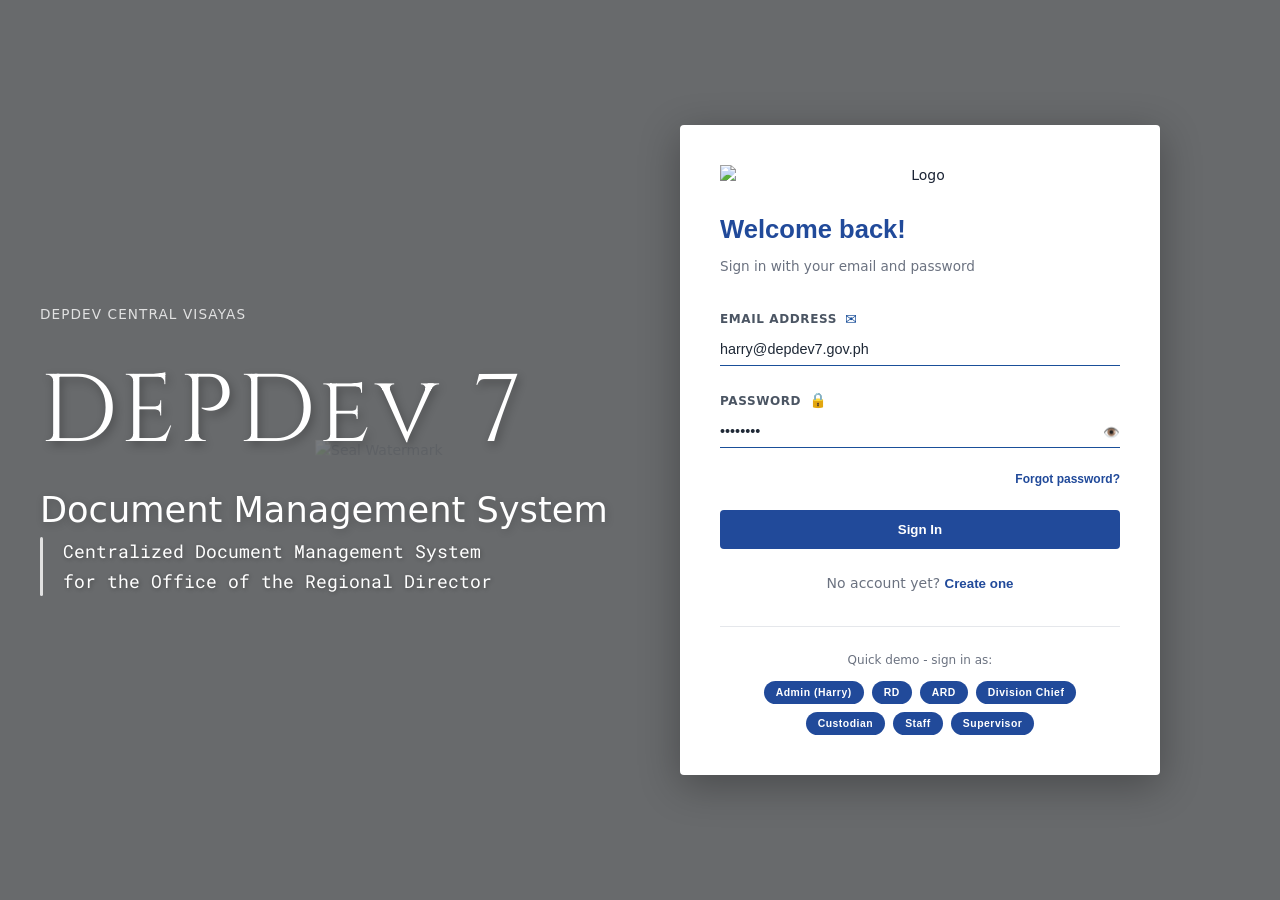
==== depdev_dms_prototype.html @ 33f0de6c "Update document workflow and status functionality" ====
<!doctype html>
<html lang="en">

<head>
  <meta charset="UTF-8" />
  <meta name="viewport" content="width=device-width, initial-scale=1.0" />
  <title>DepDev DMS Prototype</title>
  <link rel="preconnect" href="https://fonts.googleapis.com">
  <link rel="preconnect" href="https://fonts.gstatic.com" crossorigin>
  <link
    href="https://fonts.googleapis.com/css2?family=Cinzel:wght@400;600;700&family=Roboto+Mono:wght@400;500;600&display=swap"
    rel="stylesheet">
  <link rel="stylesheet" href="./styles.css" />
  
  <!-- PDF.js Library for PDF rendering -->
  <script src="https://cdnjs.cloudflare.com/ajax/libs/pdf.js/3.11.174/pdf.min.js"></script>
  
  <!-- Mammoth.js Library for DOCX rendering -->
  <script src="https://cdnjs.cloudflare.com/ajax/libs/mammoth/1.6.0/mammoth.browser.min.js"></script>
  
  <style>
    *:focus {
      outline: 2px solid var(--navy);
      outline-offset: 2px;
    }

    *:focus:not(:focus-visible) {
      outline: none;
    }
  </style>
</head>

<body>
  <!-- ===== SIGN IN SCREEN ===== -->
  <div class="screen active" id="screen-signin">
    <div class="auth-page">
      <div class="auth-bg"></div>
      <div class="auth-overlay"></div>
      <div class="auth-content">
        <!-- Center Watermark -->
        <img src="logobg.png" class="auth-watermark" alt="Seal Watermark" />

        <!-- Left branding -->
        <div class="auth-branding">
          <div class="auth-branding-top">DEPDev CENTRAL VISAYAS</div>
          <h1 class="auth-branding-title">
            DEPDev 7
          </h1>
          <h2 class="auth-branding-subtitle">
            Document Management System
          </h2>
          <div class="auth-branding-desc-wrap">
            <div class="auth-branding-line"></div>
            <p class="auth-branding-text">
              Centralized Document Management System<br />
              for the Office of the Regional Director
            </p>
          </div>
        </div>

        <!-- Right form area -->
        <div class="auth-form-wrap">
          <div class="auth-card">
            <div class="auth-logo-wrap">
              <img src="logo.png" alt="Logo" class="auth-logo" />
            </div>
            <h2 class="auth-title">Welcome back!</h2>
            <p class="auth-subtitle">Sign in with your email and password</p>

            <form class="auth-form">
              <div class="auth-input-group">
                <div class="auth-label-wrap">
                  <label class="auth-label">EMAIL ADDRESS</label>
                  <span class="auth-label-icon">✉️</span>
                </div>
                <input type="email" class="auth-input-line" id="login-email" value="harry@depdev7.gov.ph" />
              </div>

              <div class="auth-input-group">
                <div class="auth-label-wrap">
                  <label class="auth-label">PASSWORD</label>
                  <span class="auth-label-icon">🔒</span>
                </div>
                <div class="auth-input-wrap-line">
                  <input type="password" class="auth-input-line" id="login-pass" value="password" />
                  <button type="button" class="auth-icon-btn-line" id="login-pass-toggle"
                    onclick="togglePasswordVisibility('login-pass', 'login-pass-toggle')" title="Show/Hide password">
                    👁️
                  </button>
                </div>
              </div>

              <div class="auth-row-end">
                <button type="button" class="auth-text-btn" onclick="showScreen('screen-forgot-password')">
                  Forgot password?
                </button>
              </div>

              <button type="button" class="auth-submit" onclick="doLogin()">
                Sign In
              </button>
            </form>

            <div class="auth-footer">
              No account yet?
              <button class="auth-link" onclick="showScreen('screen-signup')">
                Create one
              </button>
            </div>

            <div class="auth-demo">
              <p class="auth-demo-text">Quick demo - sign in as:</p>
              <div class="auth-demo-buttons">
                <button class="auth-demo-btn" onclick="prepareLogin('admin')">
                  Admin (Harry)
                </button>
                <button class="auth-demo-btn" onclick="prepareLogin('rd')">
                  RD
                </button>
                <button class="auth-demo-btn" onclick="prepareLogin('ard')">
                  ARD
                </button>
                <button class="auth-demo-btn" onclick="prepareLogin('dc')">
                  Division Chief
                </button>
                <button class="auth-demo-btn" onclick="prepareLogin('custodian')">
                  Custodian
                </button>
                <button class="auth-demo-btn" onclick="prepareLogin('staff')">
                  Staff
                </button>
                <button class="auth-demo-btn" onclick="prepareLogin('supervisor')">
                  Supervisor
                </button>
              </div>
            </div>
          </div>
        </div>
      </div>
    </div>
  </div>

  <!-- ===== SIGN UP SCREEN ===== -->
  <div class="screen" id="screen-signup">
    <div class="auth-page">
      <div class="auth-bg"></div>
      <div class="auth-overlay"></div>
      <div class="auth-content" style="justify-content: center;">
        <!-- Left branding removed to center the card -->

        <div class="auth-form-wrap" style="margin: 0; max-width: 35rem; width: 100%;">
          <div class="auth-card"
            style="height: auto; max-height: 92vh; overflow-y: auto; padding: 2.5rem 2.5rem 2rem; justify-content: flex-start;">

            <div class="auth-logo-wrap" style="margin-bottom: 1.5rem;">
              <img src="logo.png" alt="Logo" class="auth-logo" />
            </div>

            <div style="text-align: center; margin-bottom: 1.5rem;">
              <h2 class="auth-title"
                style="font-family: 'Helvetica Neue', Helvetica, Arial, sans-serif; font-size: 1.8rem; color: #214a9a; margin: 0 0 0.5rem; font-weight: 700;">
                Create Account</h2>
              <p class="auth-subtitle"
                style="color: var(--muted); line-height: 1.4; font-size: 0.825rem; margin: 0; max-width: 28rem; margin-inline: auto;">
                Fill in your details to register
              </p>
            </div>

            <form class="auth-form">
              <div class="auth-grid-2">
                <div>
                  <label class="auth-label">First Name</label>
                  <div class="auth-input-wrap">
                    <input type="text" class="auth-input with-left-icon" placeholder="Juan" id="signup-first-name" />
                    <span class="auth-icon-left">👤</span>
                  </div>
                </div>
                <div>
                  <label class="auth-label">Last Name</label>
                  <div class="auth-input-wrap">
                    <input type="text" class="auth-input with-left-icon" placeholder="Dela Cruz"
                      id="signup-last-name" />
                    <span class="auth-icon-left">👤</span>
                  </div>
                </div>
              </div>

              <div>
                <label class="auth-label">Gmail Account</label>
                <div class="auth-input-wrap">
                  <input type="email" class="auth-input with-left-icon" placeholder="juan.delacruz@gmail.com"
                    id="signup-email" />
                  <span class="auth-icon-left">📧</span>
                </div>
              </div>

              <div class="auth-grid-2">
                <div>
                  <label class="auth-label">Password</label>
                  <div class="auth-input-wrap">
                    <input type="password" class="auth-input with-left-icon with-right-icon" placeholder="⬢⬢⬢⬢⬢⬢⬢"
                      id="signup-password" />
                    <span class="auth-icon-left">🔒</span>
                    <button type="button" class="auth-icon-btn" id="signup-pass-toggle"
                      onclick="togglePasswordVisibility('signup-password', 'signup-pass-toggle')"
                      title="Show/Hide password">
                      👁️
                    </button>
                  </div>
                </div>
                <div>
                  <label class="auth-label">Confirm Password</label>
                  <div class="auth-input-wrap">
                    <input type="password" class="auth-input with-left-icon with-right-icon" placeholder="⬢⬢⬢⬢⬢⬢⬢"
                      id="signup-confirm-password" />
                    <span class="auth-icon-left">🔒</span>
                    <button type="button" class="auth-icon-btn" id="signup-confirm-pass-toggle"
                      onclick="togglePasswordVisibility('signup-confirm-password', 'signup-confirm-pass-toggle')"
                      title="Show/Hide password">
                      👁️
                    </button>
                  </div>
                </div>
              </div>

              <div>
                <label class="auth-label">Role</label>
                <div class="auth-input-wrap">
                  <select class="auth-select with-left-icon" id="role-select" onchange="onRoleChange(this.value)">
                    <option value="">- Select role -</option>
                    <option value="admin">Admin</option>
                    <option value="ard">ARD</option>
                    <option value="oic">OIC</option>
                    <option value="rd">RD</option>
                    <option value="dc">Division Chief</option>
                    <option value="supervisor">Supervisor</option>
                    <option value="staff">Staff</option>
                  </select>
                  <span class="auth-icon-left"></span>
                </div>
              </div>

              <div class="auth-division-box" id="div-select-box">
                <p class="auth-division-title">Select your division</p>
                <div class="auth-division-list">
                  <label class="auth-division-item">
                    <input type="radio" name="div" value="med" /> Monitoring
                    and Evaluation Division
                  </label>
                  <label class="auth-division-item">
                    <input type="radio" name="div" value="pfp" /> Policy
                    Formulation and Planning Division
                  </label>
                  <label class="auth-division-item">
                    <input type="radio" name="div" value="pdip" /> Project
                    Development, Investment Programming and Budget Division
                  </label>
                  <label class="auth-division-item">
                    <input type="radio" name="div" value="drd" /> Development
                    and Research Division
                  </label>
                  <label class="auth-division-item">
                    <input type="radio" name="div" value="fad" /> Finance and
                    Administrative Division
                  </label>
                </div>
              </div>

              <button type="button" class="auth-submit" onclick="doSignup()">
                Create Account
              </button>
            </form>

            <div class="auth-footer">
              Already have an account?
              <button class="auth-link" onclick="showScreen('screen-signin')">
                Sign in
              </button>
            </div>
          </div>
        </div>
      </div>
    </div>
  </div>

  <!-- ===== SIGN UP SUCCESS SCREEN ===== -->
  <div class="screen" id="screen-signup-success">
    <div class="auth-page">
      <div class="auth-bg"></div>
      <div class="auth-overlay"></div>
      <div class="auth-content" style="justify-content: center;">
        <div class="auth-form-wrap" style="margin: 0; max-width: 35rem; width: 100%;">
          <div class="auth-card" style="height: auto; padding: 1.5rem 1.5rem; text-align: center;">
            <div class="auth-logo-wrap" style="margin-bottom: 1.5rem;">
              <img src="logo.png" alt="Logo" class="auth-logo" />
            </div>

            <div class="auth-branding-top"
              style="color: var(--muted); font-size: 0.85rem; letter-spacing: 0.1em; text-transform: uppercase; font-weight: 700; margin-bottom: 0.5rem;">
            </div>
            <h2 class="auth-title"
              style="font-family: 'Helvetica Neue', 'Helvetica', Arial, sans-serif ; font-size: 2rem; color: var(--success); margin: 0 0 1rem; font-weight: 700;">
              Registration Successful!</h2>

            <p class="auth-subtitle"
              style="color: var(--text); line-height: 1.6; font-size: 1rem; margin: 0 auto 2.5rem; max-width: 28rem;">
              Your account will be verified by the system administrator before activation.
            </p>

            <button type="button" class="auth-submit" onclick="showScreen('screen-signin')"
              style="max-width: 250px; margin: 0 auto; display: flex; align-items: center; justify-content: center; gap: 0.5rem;">
              Back to Sign In
            </button>
          </div>
        </div>
      </div>
    </div>
  </div>

  <!-- ===== FORGOT PASSWORD SCREEN ===== -->
  <div class="screen" id="screen-forgot-password">
    <div class="auth-page">
      <div class="auth-bg"></div>
      <div class="auth-overlay"></div>
      <div class="auth-content" style="justify-content: center;">
        <div class="auth-form-wrap" style="margin: 0; max-width: 35rem; width: 100%;">
          <div class="auth-card" style="height: auto; padding: 2.5rem 2.5rem; text-align: center;">
            <div class="auth-logo-wrap" style="margin-bottom: 1.5rem;">
              <img src="logo.png" alt="Logo" class="auth-logo" />
            </div>

            <h2 class="auth-title" style="margin: 0 0 0.5rem; font-size: 1.6rem;">
              Reset Password
            </h2>
            <p class="auth-subtitle" style="margin: 0 0 2rem; font-size: 0.85rem;">
              Enter your email address and we'll send you instructions to reset your password
            </p>

            <div style="display: flex; flex-direction: column; gap: 1.5rem;">
              <div class="auth-input-group">
                <div class="auth-label-wrap">
                  <label class="auth-label">EMAIL ADDRESS</label>
                  <span class="auth-label-icon">✉️</span>
                </div>
                <input type="email" class="auth-input-line" id="forgot-email" placeholder="your.email@depdev7.gov.ph" />
              </div>

              <button type="button" class="auth-submit" onclick="sendPasswordReset()">
                Send Reset Instructions
              </button>

              <button type="button" class="auth-text-btn" onclick="showScreen('screen-signin')"
                style="color: #214a9a; font-weight: 600; cursor: pointer; border: none; background: none; padding: 0.5rem; font-size: 0.875rem;">
                Back to Sign In
              </button>
            </div>
          </div>
        </div>
      </div>
    </div>
  </div>

  <!-- ===== APP SCREEN ===== -->
  <div class="screen" id="screen-app">
    <div class="app">
      <!-- SIDEBAR -->
      <div class="sidebar">
        <div class="sb-logo">
          <div class="sb-logo-badge">
            <img src="logobg.png" alt="DMS Logo" class="sb-logo-img" onerror="
                  this.style.display = 'none';
                  this.nextElementSibling.style.display = 'flex';
                " />
            <span class="sb-logo-fallback">DMS</span>
          </div>
          <div class="sb-logo-name"><span>Document Management</span><span>System</span></div>
        </div>
        <div class="sb-user">
          <div class="sb-avatar" id="sb-avatar">H</div>
          <div>
            <div class="sb-name" id="sb-name">Sir. Harry</div>
            <div class="sb-role" id="sb-role">Administrator</div>
          </div>
        </div>
        <div class="sb-nav" id="sb-nav">
          <!-- injected by JS -->
        </div>
        <button class="sidebar-toggle-btn" id="hamburger-btn" onclick="toggleSidebar()" aria-label="Toggle Sidebar">
          <span class="sidebar-arrow">&#x276E;</span>
        </button>
      </div>
      <!-- Sidebar overlay for mobile -->
      <div class="sidebar-overlay" id="sidebar-overlay" onclick="toggleSidebar()"></div>
      <!-- MAIN -->
      <div class="main">
        <div class="topbar">
          <div class="topbar-brand">
            <img src="logo.png" alt="DMS Logo" class="topbar-logo" />
          </div>
          <div class="topbar-right">
            <div class="topbar-nav-link" onclick="toggleNotif()" aria-label="Notifications">
              <span style="font-size: 1.1em; margin-right: 6px;">🔔</span> Notifications
              <div class="notif-dot"></div>
            </div>
            <div class="topbar-nav-link" onclick="openUploadDocumentModal()" aria-label="Upload Document">
              <span style="font-size: 1.1em; margin-right: 6px;">📤</span> Upload Document
            </div>
            <div class="topbar-nav-link" onclick="openCompose()" aria-label="Send Document">
              <span style="font-size: 1.1em; margin-right: 6px;">✉️</span> Send Document
            </div>
            <div class="topbar-nav-link" onclick="openAccountSettings()" aria-label="Settings">
              <span style="font-size: 1.1em; margin-right: 6px;">⚙️</span> Settings
            </div>
            <!-- NOTIF PANEL -->
            <div class="notif-panel" id="notif-panel">
              <div class="notif-head">
                <span>Notifications</span><a onclick="markAllNotificationsRead()">Mark all read</a>
              </div>
              <div id="notif-list"></div>
            </div>
          </div>
        </div>
        <div class="content" id="main-content">
          <!-- injected by JS -->
        </div>
      </div>
    </div>
  </div>

  <input type="file" id="local-upload-input" style="display: none" onchange="handleLocalUpload(this)" />
  <input type="file" id="ocr-upload-input" style="display: none" accept="image/*,application/pdf"
    onchange="handleOCRUpload(this)" />

  <!-- UPLOAD DOCUMENT MODAL -->
  <div class="modal-overlay" id="upload-document-modal">
    <div class="modal" style="max-width: 760px;">
      <div class="modal-head">
        <h3>Upload Document</h3>
        <span class="modal-close" onclick="closeUploadDocumentModal()">✕</span>
      </div>
      <div class="modal-body">
        <div class="compose-wrap">
          <div class="field">
            <label>Document Type</label>
            <select id="upload-document-type">
              <option value="Memorandum">Memorandum</option>
              <option value="Letter">Letter</option>
              <option value="Endorsement">Endorsement</option>
              <option value="Report">Report</option>
              <option value="Bill / Financial">Bill / Financial</option>
              <option value="Other">Other</option>
            </select>
          </div>
          <div class="field">
            <label>Document Category</label>
            <select id="upload-document-category">
              <option value="Administrative">Administrative</option>
              <option value="Operations">Operations</option>
              <option value="Finance">Finance</option>
              <option value="Planning">Planning</option>
              <option value="Monitoring and Evaluation">Monitoring and Evaluation</option>
              <option value="Other">Other</option>
            </select>
          </div>
          <div class="field">
            <label>Subject</label>
            <input id="upload-document-subject" placeholder="Document subject or title" />
          </div>
          <div class="form-row" style="display:grid;grid-template-columns:repeat(2,minmax(0,1fr));gap:1rem;">
            <div class="field">
              <label>Reference Number</label>
              <input id="upload-document-ref" placeholder="e.g. DEP-2026-001" />
            </div>
            <div class="field">
              <label>Document Date</label>
              <input id="upload-document-date" type="date" />
            </div>
          </div>
          <div class="form-row" style="display:grid;grid-template-columns:repeat(2,minmax(0,1fr));gap:1rem;">
            <div class="field">
              <label>Confidentiality Level</label>
              <select id="upload-document-confidentiality">
                <option value="Internal">Internal</option>
                <option value="Confidential">Confidential</option>
                <option value="Restricted">Restricted</option>
                <option value="Public">Public</option>
              </select>
            </div>
            <div class="field">
              <label>Priority</label>
              <select id="upload-document-priority">
                <option value="Normal">Normal</option>
                <option value="High">High</option>
                <option value="Urgent">Urgent</option>
              </select>
            </div>
          </div>
          <div class="form-row" style="display:grid;grid-template-columns:repeat(2,minmax(0,1fr));gap:1rem;">
            <div class="field">
              <label>Source / Sender</label>
              <input id="upload-document-source" placeholder="Office or individual" />
            </div>
            <div class="field">
              <label>Uploaded By</label>
              <input id="upload-document-uploader" value="" readonly />
            </div>
          </div>
          <div class="field">
            <label>Description / Remarks</label>
            <textarea id="upload-document-description" placeholder="Provide a brief description or remarks for the document..." style="min-height:100px;"></textarea>
          </div>
          <input type="file" id="upload-document-file-input" style="display:none" onchange="handleUploadDocumentFile(this)" />
          <div class="attach-zone" onclick="document.getElementById('upload-document-file-input').click()">
            📎 <strong>Upload file</strong> - select the document to store in the repository<br />
            <span style="font-size: 12px">PDF, DOCX, XLSX, JPG, PNG and other supported files</span>
          </div>
          <div id="upload-document-file-list" class="attachment-list"></div>
        </div>
      </div>
      <div class="modal-footer">
        <button class="btn-sec" onclick="closeUploadDocumentModal()">Cancel</button>
        <button class="btn-send" onclick="submitUploadDocument()">Upload Document</button>
      </div>
    </div>
  </div>

  <!-- COMPOSE / SEND-ROUTE MODAL -->
  <div class="modal-overlay" id="compose-modal">
    <div class="modal" style="max-width: 780px;">
      <div class="modal-head">
        <h3>Send Document</h3>
        <span class="modal-close" onclick="closeCompose()">✕</span>
      </div>
      <div class="modal-body">
        <div class="compose-wrap">

          <!-- Lifecycle notice -->
          <div style="background:#eff6ff;border:1px solid #bfdbfe;border-radius:8px;padding:0.7rem 1rem;margin-bottom:1.25rem;font-size:12.5px;color:#1e40af;line-height:1.5;">
            <strong>Send Document workflow:</strong> Select an existing document from the repository → fill in destination details → click <em>Send Document</em>.
            To introduce a new document, use the <strong>Upload Document</strong> function instead.
          </div>

          <!-- Step 1: Select document -->
          <div class="field">
            <label>Step 1 — Select Document from Repository</label>
            <select id="route-document-picker" onchange="selectRouteDocument(this.value)">
              <option value="">Choose from the Document Repository...</option>
            </select>
          </div>

          <!-- Selected document summary card -->
          <div id="route-document-summary" style="display:none; background:#f8fafc; border:1.5px solid var(--border); border-radius:10px; padding:1rem 1.25rem; margin-bottom:1.25rem;">
            <div style="font-size:11px; color:var(--muted); text-transform:uppercase; letter-spacing:0.07em; margin-bottom:0.5rem; font-weight:600;">Selected Document</div>
            <div id="route-document-summary-text" style="font-weight:700; color:var(--navy); font-size:14px; margin-bottom:0.5rem;"></div>
            <div id="route-document-meta" style="font-size:12px; color:var(--muted); display:flex; gap:1.25rem; flex-wrap:wrap;"></div>
            <div style="display:flex; gap:0.5rem; margin-top:0.75rem;">
              <button class="btn-sm" id="route-doc-view-btn" onclick="" style="display:none;">👁 View</button>
              <button class="btn-sm" id="route-doc-download-btn" onclick="" style="display:none;">⬇ Download</button>
              <span id="route-doc-version-badge" style="display:none;"></span>
            </div>
          </div>

          <!-- Step 2: Destination details -->
          <div style="font-size:11px;font-weight:700;color:var(--navy);text-transform:uppercase;letter-spacing:0.07em;margin-bottom:0.6rem;padding-top:0.25rem;border-top:1px solid var(--border);">Step 2 — Destination Details</div>

          <div class="form-row" style="display:grid;grid-template-columns:1fr 1fr;gap:1rem;">
            <div class="field">
              <label>Destination Division <span style="color:var(--danger)">*</span></label>
              <select id="compose-to-division">
                <option value="">— Select Division —</option>
                <option value="Office of the Regional Director">Office of the Regional Director (ORD)</option>
                <option value="Monitoring and Evaluation Division">Monitoring and Evaluation Division (MED)</option>
                <option value="Policy Formulation and Planning Division">Policy Formulation and Planning Division (PFP)</option>
                <option value="Project Development, Investment Programming and Budget Division">Project Development, Investment Programming and Budget (PDIP)</option>
                <option value="Development and Research Division">Development and Research Division (DRD)</option>
                <option value="Finance and Administrative Division">Finance and Administrative Division (FAD)</option>
                <option value="External">External / Outside Agency</option>
              </select>
            </div>
            <div class="field">
              <label>Recipient / Handler <span style="color:var(--danger)">*</span></label>
              <input id="compose-to" list="compose-recipient-list" placeholder="Name, role, or email…" />
              <datalist id="compose-recipient-list"></datalist>
            </div>
          </div>

          <div class="form-row" style="display:grid;grid-template-columns:1fr 1fr;gap:1rem;">
            <div class="field">
              <label>Deadline (if applicable)</label>
              <input id="compose-deadline" type="date" />
            </div>
            <div class="field">
              <label>Priority</label>
              <select id="compose-priority">
                <option value="Normal">Normal</option>
                <option value="High">High</option>
                <option value="Urgent">Urgent</option>
              </select>
            </div>
          </div>

          <div class="field">
            <label>Instructions for Recipient</label>
            <textarea id="compose-remarks" class="compose-body" style="border:1.5px solid var(--border);border-radius:8px;padding:0.6rem;width:100%;min-height:80px;font-family:var(--font);font-size:14px;outline:none;" placeholder="Instructions for the recipient (e.g. For signature, For information, For appropriate action)…"></textarea>
          </div>

          <div class="field">
            <label>Remarks / Notes</label>
            <textarea id="compose-remarks-extra" class="compose-body" style="border:1.5px solid var(--border);border-radius:8px;padding:0.6rem;width:100%;min-height:70px;font-family:var(--font);font-size:14px;outline:none;" placeholder="Additional remarks or routing notes…"></textarea>
          </div>

          <!-- Hidden legacy fields kept for JS compatibility -->
          <input type="hidden" id="compose-kind" value="outgoing" />
          <input type="hidden" id="compose-type" value="Memorandum" />
          <input type="hidden" id="compose-subject" value="" />
          <input type="file" id="compose-attachment-input" style="display:none" multiple onchange="handleComposeAttachment(this)" />
          <div id="compose-attachment-list" style="display:none;"></div>
        </div>
      </div>
      <div class="modal-footer">
        <button class="btn-sec" onclick="closeCompose()" aria-label="Cancel">Cancel</button>
        <button class="btn-send" onclick="sendDoc()" aria-label="Send Document">Send Document ↗</button>
      </div>
    </div>
  </div>

  <!-- MANUAL LOGBOOK MODAL -->
  <div class="modal-overlay" id="manual-logbook-modal">
    <div class="modal">
      <div class="modal-head">
        <h3>Manual Logbook Entry</h3>
        <span class="modal-close" onclick="closeManualLogbook()">✕</span>
      </div>
      <div class="modal-body">
        <div class="compose-wrap">
          <div class="field">
            <label>Reference No. (Auto-generated)</label>
            <input id="manual-ref" readonly />
          </div>
          <div class="field">
            <label>Direction</label>
            <select id="manual-kind">
              <option value="incoming">Incoming</option>
              <option value="outgoing">Outgoing</option>
            </select>
          </div>
          <div class="field">
            <label>Date Received</label>
            <input id="manual-date" type="date" />
          </div>
          <div class="field">
            <label>Type</label>
            <input id="manual-type" placeholder="e.g. Memorandum" />
          </div>
          <div class="field">
            <label>From / Sender</label>
            <input id="manual-from" placeholder="Sender" />
          </div>
          <div class="field">
            <label>Subject</label>
            <input id="manual-subject" placeholder="Document subject/title" />
          </div>
          <div class="field">
            <label>Routed To</label>
            <input id="manual-to" placeholder="Recipient / office" />
          </div>
          <div class="field" id="manual-attachment-wrapper" style="display:none">
            <label>Attached File</label>
            <div id="manual-attachment-list" class="attachment-list"></div>
          </div>
          <div class="field">
            <label>Status</label>
            <select id="manual-status">
              <option value="For ARD Clearance">For ARD Clearance</option>
              <option value="For RD Approval">For RD Approval</option>
              <option value="Approved">Approved</option>
              <option value="Released">Released</option>
            </select>
          </div>
          <div class="field">
            <label>Physical Copy</label>
            <select id="manual-physical">
              <option value="yes">Yes</option>
              <option value="no" selected>No</option>
            </select>
          </div>
        </div>
      </div>
      <div class="modal-footer">
        <button class="btn-sec" onclick="closeManualLogbook()" aria-label="Cancel">
          Cancel
        </button>
        <button class="btn-send" onclick="saveManualLogbook()" aria-label="Save Logbook Entry">
          Save Logbook Entry
        </button>
      </div>
    </div>
  </div>

  <!-- DOCUMENT EDITOR MODAL -->
  <div class="modal-overlay" id="editor-modal">
    <div class="modal">
      <div class="modal-head">
        <h3 id="editor-title">Document Editor</h3>
        <span class="modal-close" onclick="closeEditor()">✕</span>
      </div>
      <div class="modal-body">
        <div class="field">
          <label>Editing Tool / Software</label>
          <select id="editor-tool">
            <option value="Word">Word Editor</option>
            <option value="Excel">Excel Editor</option>
            <option value="PowerPoint">PowerPoint Editor</option>
            <option value="General">General Rich Text Editor</option>
          </select>
        </div>
        <div class="editor-meta" id="editor-meta"></div>
        <textarea id="editor-content" class="editor-area" placeholder="Edit document content here..."></textarea>
      </div>
      <div class="modal-footer">
        <button class="btn-sec" onclick="closeEditor()" aria-label="Cancel">
          Cancel
        </button>
        <button class="btn-send" onclick="saveEditor()" aria-label="Save Changes">
          Save Changes
        </button>
      </div>
    </div>
  </div>

  <!-- UPLOAD ENCODING ALERT MODAL -->
  <div class="modal-overlay" id="upload-encode-modal">
    <div class="modal" style="max-width: 480px">
      <div class="modal-head">
        <h3>Upload Complete</h3>
        <span class="modal-close" onclick="closeUploadEncodeModal()" aria-label="Close">✕</span>
      </div>
      <div class="modal-body">
        <div class="upload-alert-msg">
          Do you want to automatically encode this uploaded document in the
          Document Logbook?
          <span class="upload-alert-file" id="upload-file-name"></span>
        </div>
      </div>
      <div class="modal-footer" style="justify-content: flex-end">
        <button class="btn-sec" onclick="submitUploadEncodeChoice(false)" aria-label="No">
          No
        </button>
        <button class="btn-send" onclick="submitUploadEncodeChoice(true)" aria-label="Yes">
          Yes
        </button>
      </div>
    </div>
  </div>

  <!-- COMMUNICATION MODAL -->
  <div class="modal-overlay" id="communication-modal">
    <div class="modal" style="max-width: 720px;">
      <div class="modal-head">
        <h3>Reply to Document</h3>
        <span class="modal-close" onclick="closeCommunicationModal()" aria-label="Close">✕</span>
      </div>
      <div class="modal-body" id="communication-modal-body" style="padding-bottom:0">
        <!-- populated by renderCommunicationModal -->
      </div>
      <div class="modal-footer" style="justify-content: flex-end; gap: 0.75rem;">
        <button class="btn-sec" onclick="closeCommunicationModal()" aria-label="Cancel">Cancel</button>
        <button class="btn-send" onclick="submitReply(currentCommunicationRef)" aria-label="Send Reply">Send Reply</button>
      </div>
    </div>
  </div>

  <!-- OCR SCANNER MODAL -->
  <div class="modal-overlay" id="ocr-scanner-modal">
    <div class="modal" style="
          max-width: 900px;
          border-radius: 16px;
          overflow: hidden;
          box-shadow: 0 20px 50px rgba(0, 0, 0, 0.3);
        ">
      <div class="modal-head" style="
            background: var(--navy);
            color: #fff;
            padding: 1.25rem 2rem;
            border-bottom: none;
          ">
        <h3 style="margin: 0; display: flex; align-items: center; gap: 0.75rem">
          <span style="font-size: 1.5rem">📄</span>
          Advanced OCR Scanner
        </h3>
        <span class="modal-close" onclick="closeOCRScanner()" aria-label="Close"
          style="color: #fff; opacity: 0.8">✕</span>
      </div>
      <div class="modal-body" style="padding: 0; background: #f4f7fa">
        <div style="display: flex; height: 600px">
          <!-- Left Sidebar: Settings & Controls -->
          <div style="
                width: 320px;
                background: #fff;
                border-right: 1px solid #e2e8f0;
                display: flex;
                flex-direction: column;
                overflow-y: auto;
              ">
            <div style="padding: 1.5rem; flex-grow: 1">
              <!-- Scanner Selection -->
              <div style="margin-bottom: 2rem">
                <div style="
                      display: flex;
                      align-items: center;
                      justify-content: space-between;
                      margin-bottom: 1rem;
                    ">
                  <label style="
                        font-weight: 700;
                        color: var(--navy);
                        font-size: 11px;
                        text-transform: uppercase;
                        letter-spacing: 0.1em;
                      ">Scanner Source</label>
                  <button onclick="detectScanners()" style="
                        background: none;
                        border: none;
                        color: var(--navy3);
                        font-size: 11px;
                        font-weight: 600;
                        cursor: pointer;
                        display: flex;
                        align-items: center;
                        gap: 0.25rem;
                      ">
                    <span style="font-size: 14px">🔄</span> Refresh
                  </button>
                </div>
                <div id="scanner-status" style="margin-bottom: 1rem">
                  <div style="
                        padding: 1rem;
                        background: #f8fafc;
                        border: 1.5px dashed #cbd5e1;
                        border-radius: 10px;
                        text-align: center;
                        color: var(--muted);
                        font-size: 12px;
                      ">
                    No scanner selected
                  </div>
                </div>
                <select id="scan-source" onchange="updateScanSettings()" style="
                      width: 100%;
                      padding: 0.75rem;
                      border: 1.5px solid var(--border);
                      border-radius: 10px;
                      font-size: 14px;
                      background: #fff;
                    ">
                  <option value="flatbed">Flatbed Scanner</option>
                  <option value="adf">Automatic Document Feeder (ADF)</option>
                  <optgit statusion value="camera">Web Camera / Mobile Camera</option>
                </select>
              </div>

              <!-- Scan Configuration -->
              <div style="margin-bottom: 2rem">
                <label style="
                      font-weight: 700;
                      color: var(--navy);
                      font-size: 11px;
                      text-transform: uppercase;
                      letter-spacing: 0.1em;
                      display: block;
                      margin-bottom: 1rem;
                    ">Configuration</label>

                <div class="field" style="margin-bottom: 1rem">
                  <label style="
                        font-size: 12px;
                        margin-bottom: 0.5rem;
                        color: var(--muted);
                      ">Resolution</label>
                  <select id="scan-resolution" style="
                        width: 100%;
                        padding: 0.6rem;
                        border: 1.5px solid var(--border);
                        border-radius: 8px;
                        font-size: 13px;
                      ">
                    <option value="200">200 DPI (Standard)</option>
                    <option value="300" selected>
                      300 DPI (Recommended)
                    </option>
                    <option value="600">600 DPI (High Quality)</option>
                  </select>
                </div>

                <div class="field" style="margin-bottom: 1rem">
                  <label style="
                        font-size: 12px;
                        margin-bottom: 0.5rem;
                        color: var(--muted);
                      ">Color Mode</label>
                  <select id="scan-color" style="
                        width: 100%;
                        padding: 0.6rem;
                        border: 1.5px solid var(--border);
                        border-radius: 8px;
                        font-size: 13px;
                      ">
                    <option value="color">Full Color</option>
                    <option value="grayscale">Grayscale</option>
                    <option value="bw">B&W Document</option>
                  </select>
                </div>

                <div class="field" style="margin-bottom: 1rem">
                  <label style="
                        font-size: 12px;
                        margin-bottom: 0.5rem;
                        color: var(--muted);
                      ">Language</label>
                  <select id="ocr-language" style="
                        width: 100%;
                        padding: 0.6rem;
                        border: 1.5px solid var(--border);
                        border-radius: 8px;
                        font-size: 13px;
                      ">
                    <option value="eng" selected>English (Primary)</option>
                    <option value="fil">Filipino</option>
                    <option value="eng+fil">English + Filipino</option>
                  </select>
                </div>

                <div style="
                      display: flex;
                      align-items: center;
                      gap: 0.75rem;
                      padding: 0.75rem;
                      background: #f0f7ff;
                      border-radius: 8px;
                      border: 1px solid #bae6fd;
                    ">
                  <input type="checkbox" id="ocr-auto-enhance" checked
                    style="width: 18px; height: 18px; cursor: pointer" />
                  <label for="ocr-auto-enhance" style="
                        font-size: 12px;
                        color: #0369a1;
                        cursor: pointer;
                        font-weight: 500;
                      ">Auto-enhance quality</label>
                </div>
              </div>
            </div>

            <div style="
                  padding: 1.5rem;
                  background: #f8fafc;
                  border-top: 1px solid #e2e8f0;
                ">
              <button class="btn-send" onclick="startScanning()" id="start-scan-btn" style="
                    width: 100%;
                    padding: 1rem;
                    display: flex;
                    align-items: center;
                    justify-content: center;
                    gap: 0.75rem;
                    font-size: 15px;
                    box-shadow: 0 4px 12px rgba(0, 48, 96, 0.2);
                  ">
                <span style="font-size: 20px">📷</span> Start Scanning
              </button>
            </div>
          </div>

          <!-- Right Content: Preview & OCR Results -->
          <div style="
                flex-grow: 1;
                display: flex;
                flex-direction: column;
                background: #f1f5f9;
                padding: 2rem;
                overflow-y: auto;
              ">
            <!-- Preview Section -->
            <div style="
                  flex-grow: 1;
                  background: #fff;
                  border-radius: 12px;
                  box-shadow: 0 4px 15px rgba(0, 0, 0, 0.05);
                  display: flex;
                  flex-direction: column;
                  overflow: hidden;
                  border: 1px solid #e2e8f0;
                ">
              <div style="
                    padding: 0.75rem 1.25rem;
                    background: #fff;
                    border-bottom: 1px solid #f1f5f9;
                    display: flex;
                    align-items: center;
                    justify-content: space-between;
                  ">
                <span style="
                      font-weight: 600;
                      font-size: 13px;
                      color: var(--navy);
                    ">Live Preview</span>
                <div id="scan-status-pill" style="display: none">
                  <span class="pill pill-success" style="font-size: 10px">Ready</span>
                </div>
              </div>

              <div id="scan-preview" style="
                    flex-grow: 1;
                    display: flex;
                    align-items: center;
                    justify-content: center;
                    position: relative;
                    background: #f8fafc;
                    min-height: 300px;
                  ">
                <div style="text-align: center; opacity: 0.4">
                  <div style="font-size: 60px; margin-bottom: 1rem">📑</div>
                  <div style="font-weight: 600; color: var(--navy)">
                    Waiting for scan...
                  </div>
                  <div style="
                        font-size: 12px;
                        color: var(--muted);
                        margin-top: 0.5rem;
                      ">
                    Document will appear here after scanning
                  </div>
                </div>
              </div>
            </div>

            <!-- OCR Results (Initially Hidden) -->
            <div id="ocr-results-section" style="
                  display: none;
                  margin-top: 1.5rem;
                  animation: slideUp 0.3s ease-out;
                ">
              <div style="
                    display: grid;
                    grid-template-columns: 1fr 1fr;
                    gap: 1.5rem;
                  ">
                <!-- Text Results -->
                <div class="card" style="
                      margin: 0;
                      padding: 1.25rem;
                      border: 1px solid #e2e8f0;
                    ">
                  <div style="
                        display: flex;
                        align-items: center;
                        justify-content: space-between;
                        margin-bottom: 1rem;
                      ">
                    <label style="
                          font-weight: 700;
                          color: var(--navy);
                          font-size: 11px;
                          text-transform: uppercase;
                        ">Extracted Text</label>
                    <div style="display: flex; gap: 0.5rem">
                      <button class="btn-sm" onclick="copyOCRText()" style="font-size: 10px; padding: 0.25rem 0.5rem">
                        📋 Copy
                      </button>
                      <button class="btn-sm" onclick="editOCRText()" style="font-size: 10px; padding: 0.25rem 0.5rem">
                        ✏️ Edit
                      </button>
                    </div>
                  </div>
                  <textarea id="ocr-extracted-text" style="
                        width: 100%;
                        min-height: 180px;
                        border: 1.5px solid #e2e8f0;
                        border-radius: 8px;
                        padding: 0.75rem;
                        font-family: &quot;JetBrains Mono&quot;, monospace;
                        font-size: 12px;
                        line-height: 1.6;
                        resize: none;
                        background: #fafbfc;
                      " placeholder="OCR text will appear here..."></textarea>
                </div>

                <!-- Encoding & Actions -->
                <div class="card" style="
                      margin: 0;
                      padding: 1.25rem;
                      border: 1px solid #e2e8f0;
                      display: flex;
                      flex-direction: column;
                    ">
                  <label style="
                        font-weight: 700;
                        color: var(--navy);
                        font-size: 11px;
                        text-transform: uppercase;
                        margin-bottom: 1rem;
                      ">Encoding Options</label>

                  <div style="
                        display: flex;
                        flex-direction: column;
                        gap: 0.75rem;
                        flex-grow: 1;
                      ">
                    <div onclick="document.getElementById('auto-encode').click()" style="
                          padding: 1rem;
                          border: 1.5px solid #e2e8f0;
                          border-radius: 10px;
                          cursor: pointer;
                          transition: all 0.2s;
                          background: #fff;
                        " id="auto-encode-wrap" class="encoding-card active">
                      <div style="
                            display: flex;
                            align-items: flex-start;
                            gap: 0.75rem;
                          ">
                        <input type="radio" id="auto-encode" name="encoding-option" value="auto" checked
                          onchange="toggleEncodingOption()" style="margin-top: 3px" />
                        <div>
                          <div style="
                                font-weight: 700;
                                font-size: 13px;
                                color: var(--navy);
                              ">
                            Smart Auto-Encode
                          </div>
                          <div style="
                                font-size: 11px;
                                color: var(--muted);
                                margin-top: 2px;
                              ">
                            AI will automatically categorize and route this
                            document.
                          </div>
                        </div>
                      </div>
                    </div>

                    <div onclick="
                          document.getElementById('manual-encode').click()
                        " style="
                          padding: 1rem;
                          border: 1.5px solid #e2e8f0;
                          border-radius: 10px;
                          cursor: pointer;
                          transition: all 0.2s;
                          background: #fff;
                        " id="manual-encode-wrap" class="encoding-card">
                      <div style="
                            display: flex;
                            align-items: flex-start;
                            gap: 0.75rem;
                          ">
                        <input type="radio" id="manual-encode" name="encoding-option" value="manual"
                          onchange="toggleEncodingOption()" style="margin-top: 3px" />
                        <div>
                          <div style="
                                font-weight: 700;
                                font-size: 13px;
                                color: var(--navy);
                              ">
                            Manual Encoding
                          </div>
                          <div style="
                                font-size: 11px;
                                color: var(--muted);
                                margin-top: 2px;
                              ">
                            Manually fill out document metadata and remarks.
                          </div>
                        </div>
                      </div>
                    </div>

                    <!-- Quick Preview / Mini Form -->
                    <div id="encoding-content-area" style="
                          margin-top: 0.5rem;
                          padding: 1rem;
                          background: #f8fafc;
                          border-radius: 8px;
                          border: 1px solid #e2e8f0;
                          font-size: 12px;
                          flex-grow: 1;
                        ">
                      <div id="auto-encode-preview">
                        <div style="
                              display: grid;
                              grid-template-columns: 1fr 1fr;
                              gap: 0.75rem;
                            ">
                          <div>
                            <div style="
                                  color: var(--muted);
                                  font-size: 10px;
                                  text-transform: uppercase;
                                ">
                              Ref No
                            </div>
                            <div id="preview-ref" style="font-weight: 600; font-family: monospace">
                              ---
                            </div>
                          </div>
                          <div>
                            <div style="
                                  color: var(--muted);
                                  font-size: 10px;
                                  text-transform: uppercase;
                                ">
                              Status
                            </div>
                            <div>
                              <span class="pill pill-amber" style="font-size: 9px">Pending</span>
                            </div>
                          </div>
                          <div>
                            <div style="
                                  color: var(--muted);
                                  font-size: 10px;
                                  text-transform: uppercase;
                                ">
                              Type
                            </div>
                            <div id="preview-type" style="font-weight: 600">
                              ---
                            </div>
                          </div>
                          <div>
                            <div style="
                                  color: var(--muted);
                                  font-size: 10px;
                                  text-transform: uppercase;
                                ">
                              From
                            </div>
                            <div style="display:flex;flex-direction:column;gap:3px;">
                              <div id="preview-from" style="font-weight: 600">
                                ---
                              </div>
                              <div id="preview-division" style="font-size:11px;color:var(--muted);">
                                ---
                              </div>
                            </div>
                          </div>
                          <div style="grid-column: span 2">
                            <div style="
                                  color: var(--muted);
                                  font-size: 10px;
                                  text-transform: uppercase;
                                ">
                              Subject
                            </div>
                            <div id="preview-subject" style="
                                  font-weight: 600;
                                  overflow: hidden;
                                  text-overflow: ellipsis;
                                  white-space: nowrap;
                                ">
                              ---
                            </div>
                          </div>
                        </div>
                      </div>
                      <div id="manual-encode-form" style="display: none">
                        <div class="field" style="margin-bottom: 0.5rem">
                          <input type="text" id="manual-subject" placeholder="Document Subject..." style="
                                width: 100%;
                                padding: 0.4rem;
                                font-size: 12px;
                                border: 1px solid var(--border);
                                border-radius: 4px;
                              " />
                        </div>
                        <div style="display: flex; gap: 0.5rem">
                          <select id="manual-doc-type" style="
                                flex: 1;
                                padding: 0.4rem;
                                font-size: 12px;
                                border: 1px solid var(--border);
                                border-radius: 4px;
                              ">
                            <option value="Memorandum">Memorandum</option>
                            <option value="Letter">Letter</option>
                          </select>
                          <select id="manual-direction" style="
                                flex: 1;
                                padding: 0.4rem;
                                font-size: 12px;
                                border: 1px solid var(--border);
                                border-radius: 4px;
                              ">
                            <option value="incoming">Incoming</option>
                            <option value="outgoing">Outgoing</option>
                          </select>
                        </div>
                      </div>
                    </div>
                  </div>
                </div>
              </div>
            </div>
          </div>
        </div>
      </div>
      <div class="modal-footer" id="ocr-modal-footer" style="
            padding: 1.25rem 2rem;
            background: #fff;
            border-top: 1px solid #e2e8f0;
            display: flex;
            justify-content: flex-end;
            gap: 1rem;
          ">
        <button class="btn-sec" onclick="closeOCRScanner()" style="padding: 0.75rem 1.5rem; font-weight: 600">
          Cancel
        </button>
        <button class="btn-sec" onclick="detectScanners()" style="
              padding: 0.75rem 1.5rem;
              font-weight: 600;
              display: flex;
              align-items: center;
              gap: 0.5rem;
            ">
          🔄 Refresh
        </button>
      </div>
    </div>
  </div>

  <!-- QUICK SEND EXISTING DOCUMENT MODAL -->
  <div class="modal-overlay" id="quick-send-modal">
    <div class="modal" style="max-width: 520px">
      <div class="modal-head">
        <h3 id="quick-send-title">Send Existing Document</h3>
        <span class="modal-close" onclick="closeQuickSend()" aria-label="Close">✕</span>
      </div>
      <div class="modal-body">
        <div class="compose-wrap">
          <div class="compose-to">
            <label>Send To:</label>
            <input id="quick-send-to" list="compose-recipient-list" placeholder="Recipient name, role, or email..."
              aria-label="Recipient" />
          </div>
          <div class="field">
            <label>Instructions for Recipient</label>
            <textarea id="quick-send-remarks" class="compose-body" style="
                  border: 1.5px solid var(--border);
                  border-radius: 8px;
                  padding: 0.6rem;
                  width: 100%;" min-height: 90px; font-family: var(--font); font-size: 14px; outline:
              none; " placeholder="Add instructions for the recipient..."></textarea>
          </div>
          <div class="field">
            <label>Outlook Email Content</label>
            <textarea id="quick-send-outlook" class="compose-body" style="
                  border: 1.5px solid var(--border);
                  border-radius: 8px;
                  padding: 0.6rem;
                  width: 100%;
                  min-height: 120px;
                  font-family: var(--font);
                  font-size: 14px;
                  outline: none;
                " placeholder="Paste Outlook email content here..."></textarea>
          </div>
          <div class="quick-send-note">
            Document details are already saved. Sending here will
            automatically update destination and status.
          </div>
        </div>
      </div>
      <div class="modal-footer">
        <button class="btn-sec" onclick="closeQuickSend()" aria-label="Cancel">
          Cancel
        </button>
        <button class="btn-send" onclick="submitQuickSend()" aria-label="Send Document">
          Send Document ↗
        </button>
      </div>
    </div>
  </div>

  <!-- DOCUMENT METADATA MODAL -->
  <div class="modal-overlay" id="metadata-modal">
    <div class="modal" style="max-width: 760px;">
      <div class="modal-head">
        <h3>Document Metadata</h3>
        <span class="modal-close" onclick="closeMetadataModal()">✕</span>
      </div>
      <div class="modal-body" id="metadata-modal-body" style="padding:1.5rem;">
        <!-- populated by showMetadataModal(ref) -->
      </div>
      <div class="modal-footer">
        <button class="btn-sec" onclick="closeMetadataModal()">Close</button>
      </div>
    </div>
  </div>

  <!-- UPLOAD NEW VERSION MODAL -->
  <div class="modal-overlay" id="upload-version-modal">
    <div class="modal" style="max-width: 620px;">
      <div class="modal-head">
        <h3>Upload New Version</h3>
        <span class="modal-close" onclick="closeUploadVersionModal()">✕</span>
      </div>
      <div class="modal-body">
        <div class="compose-wrap">
          <div style="background:#eff6ff;border:1px solid #bfdbfe;border-radius:8px;padding:0.7rem 1rem;margin-bottom:1.25rem;font-size:12.5px;color:#1e40af;line-height:1.5;">
            <strong>Document Revision Workflow:</strong> Download the current version → edit externally → upload your revised file here. The system will create a new version while keeping the same document reference.
          </div>
          <div class="field">
            <label>Document Reference</label>
            <input id="version-doc-ref" readonly style="background:#f8fafc;color:var(--muted);" />
          </div>
          <div class="field">
            <label>Subject</label>
            <input id="version-doc-subject" readonly style="background:#f8fafc;color:var(--muted);" />
          </div>
          <div class="form-row" style="display:grid;grid-template-columns:1fr 1fr;gap:1rem;">
            <div class="field">
              <label>Current Version</label>
              <input id="version-current" readonly style="background:#f8fafc;color:var(--muted);" />
            </div>
            <div class="field">
              <label>New Version</label>
              <input id="version-new" readonly style="background:#f8fafc;font-weight:700;color:var(--navy);" />
            </div>
          </div>
          <div class="field">
            <label>Version Notes / Revision Summary <span style="color:var(--danger)">*</span></label>
            <textarea id="version-notes" placeholder="Briefly describe what changed in this version…" style="min-height:80px;width:100%;border:1.5px solid var(--border);border-radius:8px;padding:0.6rem;font-family:var(--font);font-size:14px;outline:none;resize:vertical;"></textarea>
          </div>
          <input type="file" id="version-file-input" style="display:none" onchange="handleVersionFile(this)" />
          <div class="attach-zone" onclick="document.getElementById('version-file-input').click()">
            📎 <strong>Upload revised file</strong> — select the new version of the document<br />
            <span style="font-size:12px">PDF, DOCX, XLSX, JPG, PNG and other supported files</span>
          </div>
          <div id="version-file-list" class="attachment-list"></div>
        </div>
      </div>
      <div class="modal-footer">
        <button class="btn-sec" onclick="closeUploadVersionModal()">Cancel</button>
        <button class="btn-send" onclick="submitNewVersion()">Upload New Version</button>
      </div>
    </div>
  </div>

  <!-- VERSION HISTORY MODAL -->
  <div class="modal-overlay" id="version-history-modal">
    <div class="modal" style="max-width: 680px;">
      <div class="modal-head">
        <h3>Version History</h3>
        <span class="modal-close" onclick="closeVersionHistoryModal()">✕</span>
      </div>
      <div class="modal-body" id="version-history-body" style="padding:1.25rem;">
        <!-- populated by showVersionHistory(ref) -->
      </div>
      <div class="modal-footer">
        <button class="btn-sec" onclick="closeVersionHistoryModal()">Close</button>
      </div>
    </div>
  </div>

  <!-- WORKFLOW STATUS UPDATE MODAL -->
  <div class="modal-overlay" id="status-update-modal">
    <div class="modal" style="max-width: 540px;">
      <div class="modal-head">
        <h3>Update Document Status</h3>
        <span class="modal-close" onclick="closeStatusUpdateModal()">✕</span>
      </div>
      <div class="modal-body" style="padding:1.5rem;">
        <div id="status-update-doc-info" style="background:#f8f9fa;border:1px solid #e0e0e0;padding:1rem;border-radius:6px;margin-bottom:1.5rem;font-size:13px">
          <!-- Document info populated by JavaScript -->
        </div>
        
        <div style="margin-bottom:1.5rem">
          <label style="display:block;font-weight:600;color:var(--navy);margin-bottom:0.75rem;font-size:14px">Select New Status:</label>
          
          <div class="field" style="margin-bottom:0.75rem">
            <label style="display:flex;align-items:center;padding:0.75rem;border:2px solid #e0e0e0;border-radius:6px;cursor:pointer;transition:all 0.2s" onmouseover="this.style.borderColor='var(--navy)'" onmouseout="if(!this.querySelector('input').checked) this.style.borderColor='#e0e0e0'">
              <input type="radio" name="workflow-status" value="Acknowledged" style="margin-right:0.75rem" onchange="selectWorkflowStatus(this)">
              <div>
                <div style="font-weight:600;color:var(--navy);font-size:13px">Acknowledge</div>
                <div style="font-size:11px;color:var(--muted);margin-top:2px">Confirm receipt of the document</div>
              </div>
            </label>
          </div>
          
          <div class="field" style="margin-bottom:0.75rem">
            <label style="display:flex;align-items:center;padding:0.75rem;border:2px solid #e0e0e0;border-radius:6px;cursor:pointer;transition:all 0.2s" onmouseover="this.style.borderColor='var(--navy)'" onmouseout="if(!this.querySelector('input').checked) this.style.borderColor='#e0e0e0'">
              <input type="radio" name="workflow-status" value="In Progress" style="margin-right:0.75rem" onchange="selectWorkflowStatus(this)">
              <div>
                <div style="font-weight:600;color:var(--navy);font-size:13px">In Progress</div>
                <div style="font-size:11px;color:var(--muted);margin-top:2px">Currently working on the document</div>
              </div>
            </label>
          </div>
          
          <div class="field" style="margin-bottom:0.75rem">
            <label style="display:flex;align-items:center;padding:0.75rem;border:2px solid #e0e0e0;border-radius:6px;cursor:pointer;transition:all 0.2s" onmouseover="this.style.borderColor='var(--navy)'" onmouseout="if(!this.querySelector('input').checked) this.style.borderColor='#e0e0e0'">
              <input type="radio" name="workflow-status" value="Needs Clarification" style="margin-right:0.75rem" onchange="selectWorkflowStatus(this)">
              <div>
                <div style="font-weight:600;color:var(--navy);font-size:13px">Needs Clarification</div>
                <div style="font-size:11px;color:var(--muted);margin-top:2px">Requires additional information or instructions</div>
              </div>
            </label>
          </div>
          
          <div class="field" style="margin-bottom:0.75rem">
            <label style="display:flex;align-items:center;padding:0.75rem;border:2px solid #e0e0e0;border-radius:6px;cursor:pointer;transition:all 0.2s" onmouseover="this.style.borderColor='var(--navy)'" onmouseout="if(!this.querySelector('input').checked) this.style.borderColor='#e0e0e0'">
              <input type="radio" name="workflow-status" value="On Hold" style="margin-right:0.75rem" onchange="selectWorkflowStatus(this)">
              <div>
                <div style="font-weight:600;color:var(--navy);font-size:13px">On Hold</div>
                <div style="font-size:11px;color:var(--muted);margin-top:2px">Temporarily paused, awaiting conditions</div>
              </div>
            </label>
          </div>
          
          <div class="field">
            <label style="display:flex;align-items:center;padding:0.75rem;border:2px solid #e0e0e0;border-radius:6px;cursor:pointer;transition:all 0.2s" onmouseover="this.style.borderColor='var(--navy)'" onmouseout="if(!this.querySelector('input').checked) this.style.borderColor='#e0e0e0'">
              <input type="radio" name="workflow-status" value="Done" style="margin-right:0.75rem" onchange="selectWorkflowStatus(this)">
              <div>
                <div style="font-weight:600;color:var(--navy);font-size:13px">Done</div>
                <div style="font-size:11px;color:var(--muted);margin-top:2px">Completed required action on the document</div>
              </div>
            </label>
          </div>
        </div>
        
        <div class="field" id="status-comment-field" style="display:none">
          <label>Comment / Note (optional)</label>
          <textarea id="status-comment" rows="3" placeholder="Add additional information about this status change..."></textarea>
        </div>
      </div>
      <div class="modal-footer">
        <button class="btn-sec" onclick="closeStatusUpdateModal()">Cancel</button>
        <button class="btn-send" onclick="submitStatusUpdate()">Update Status</button>
      </div>
    </div>
  </div>

  <!-- Global modal container (for account/settings popups) -->
  <div id="global-modal-container"></div>

  <script src="./depdev_dms_prototype.js"></script>

  <!-- CREATE ANNOUNCEMENT MODAL -->
  <div class="modal-overlay" id="create-announcement-modal">
    <div class="modal" style="max-width: 520px">
      <div class="modal-head">
        <h3>📌 Create Official Announcement</h3>
        <span class="modal-close" onclick="closeCreateAnnouncementModal()">✕</span>
      </div>
      <div class="modal-body">
        <div class="compose-wrap">
          <div class="field">
            <label>Announcement Title</label>
            <input type="text" id="new-ann-title" placeholder="Enter announcement title..." />
          </div>
          <div class="field">
            <label>Announcement Content</label>
            <textarea id="new-ann-content" placeholder="Enter detailed announcement content..."
              style="min-height: 120px; font-family: var(--font); font-size: 14px; width: 100%; border: 1.5px solid var(--border); border-radius: 8px; padding: 0.6rem; outline: none; resize: vertical;"></textarea>
          </div>
          <div class="form-row" style="display: flex; gap: 1rem">
            <div class="field" style="flex: 1">
              <label>Priority Level</label>
              <select id="new-ann-priority"
                style="width: 100%; padding: 0.6rem; border: 1.5px solid var(--border); border-radius: 8px; outline: none; background: #fff; font-family: var(--font);">
                <option value="Normal">Normal</option>
                <option value="Important">Important</option>
                <option value="Urgent">Urgent</option>
              </select>
            </div>
            <div class="field" style="flex: 1">
              <label>Expiration Date (Optional)</label>
              <input type="date" id="new-ann-expiry" style="width: 100%; font-family: var(--font);" />
            </div>
          </div>
          <div class="field" style="display: flex; align-items: center; gap: 0.5rem; margin-top: 0.5rem">
            <input type="checkbox" id="new-ann-pinned" style="width: 16px; height: 16px; cursor: pointer;" />
            <label for="new-ann-pinned"
              style="font-size: 13.5px; font-weight: 500; cursor: pointer; text-transform: none; letter-spacing: 0; margin-bottom: 0;">Pin
              announcement to top</label>
          </div>
        </div>
      </div>
      <div class="modal-footer">
        <button class="btn-sec" onclick="closeCreateAnnouncementModal()">Cancel</button>
        <button class="btn-send" onclick="publishAnnouncement()"
          style="background: var(--navy); border-color: var(--navy);">Publish</button>
      </div>
    </div>
  </div>

  <!-- ANNOUNCEMENT DETAIL MODAL -->
  <div class="modal-overlay" id="announcement-detail-modal">
    <div class="modal" style="max-width: 520px">
      <div class="modal-head">
        <h3 id="detail-ann-title">Announcement Details</h3>
        <span class="modal-close" onclick="closeAnnouncementDetailModal()">✕</span>
      </div>
      <div class="modal-body" style="padding: 1.25rem;">
        <div style="display: flex; justify-content: space-between; align-items: center; margin-bottom: 1rem;">
          <span id="detail-ann-priority-badge"></span>
          <span id="detail-ann-date" style="font-size: 12px; color: var(--muted);"></span>
        </div>
        <div id="detail-ann-content"
          style="font-size: 14px; line-height: 1.6; color: var(--text); background: #f8fafc; padding: 1rem; border-radius: 8px; border: 1px solid var(--border); margin-bottom: 1rem; white-space: pre-wrap;">
        </div>
        <div
          style="font-size: 12px; color: var(--muted); display: flex; justify-content: space-between; border-top: 1px dashed var(--border); padding-top: 0.75rem;">
          <span id="detail-ann-postedby"></span>
          <span id="detail-ann-pinned-status" style="font-weight: 600; color: var(--gold);"></span>
        </div>
      </div>
      <div class="modal-footer">
        <button class="btn-sec" onclick="closeAnnouncementDetailModal()">Close</button>
      </div>
    </div>
  </div>

  <!-- Loading Spinner -->
  <div id="loader">
    <div class="spinner"></div>
    <p>Loading...</p>
  </div>

  <!-- OIC Duty Transition Fade -->
  <div id="oic-duty-fade">
    <div class="oic-duty-spinner"></div>
    <p>Assuming OIC Duty...</p>
  </div>
</body>

</html>
---- styles.css ----
/* ===== TRAJAN PRO FONT ===== */
@font-face {
  font-family: "Trajan Pro";
  src: url("fonts/TrajanPro-Regular.ttf") format("truetype");
  font-weight: 400;
  font-style: normal;
  font-display: swap;
}

@font-face {
  font-family: "Trajan Pro";
  src: url("fonts/TrajanPro-Bold.otf") format("opentype");
  font-weight: 700;
  font-style: normal;
  font-display: swap;
}

* {
  box-sizing: border-box;
  margin: 0;
  padding: 0;
}

:root {
  --navy: #0e2a56;
  --navy2: #12366d;
  --navy3: #1e4f99;
  --gold: #b98a29;
  --gold2: #d7a841;
  --bg: #f2f5fa;
  --card: #ffffff;
  --text: #1b2435;
  --muted: #64748b;
  --border: #d6dfec;
  --success: #1f7a59;
  --danger: #ba3a30;
  --warn: #b98623;
  --info: #1e4f99;
  --pill: #ecf2fb;
  --font: "Segoe UI", system-ui, sans-serif;
}

body {
  font-family: var(--font);
  background: var(--bg);
  color: var(--text);
  min-height: 100vh;
  font-size: 14px;
  line-height: 1.5;
}

.screen {
  display: none;
  min-height: 100vh;
  width: 100%;
}

.screen.active {
  display: flex;
  width: 100%;
  min-width: 90vw;
}

/* =========================
   AUTH PAGES (Sign In + Sign Up)
   ========================= */

/* Page shell */
.auth-page {
  height: 100vh;
  display: flex;
  align-items: center;
  justify-content: center;
  padding: 2rem;
  /* p-8 */
  position: relative;
  overflow: hidden;
  width: 100%;
}

.auth-bg {
  position: absolute;
  inset: 0;
  background-image: url("background.jpg");
  background-size: cover;
  background-position: center;
}

.auth-overlay {
  position: absolute;
  inset: 0;
  background: #545454;
  /* Soft blue tint */
  mix-blend-mode: multiply;
  /* Helps overlay without entirely blacking it out */
  opacity: 0.85;
}

.auth-watermark {
  position: absolute;
  top: 50%;
  left: 50%;
  transform: translate(-50%, -50%);
  width: 650px;
  opacity: 0.12;
  pointer-events: none;
  z-index: 5;
}

/* (Reverted) */

.auth-content {
  width: 100%;
  max-width: 90rem;
  /* max-w-7xl (wider so the form can sit more to the right) */
  display: flex;
  align-items: center;
  justify-content: space-between;
  gap: 3rem;
  /* gap-12 */
  position: relative;
  z-index: 10;
}

/* Left branding */
.auth-branding {
  flex: 1;
  color: #fff;
  z-index: 10;
}

.auth-branding-top {
  font-size: 0.85rem;
  /* text-sm */
  letter-spacing: 0.08em;
  /* tracking-widest-ish */
  text-transform: uppercase;
  color: rgba(255, 255, 255, 0.8);
  margin-bottom: 0.5rem;
  /* mb-4 */
}

.auth-branding-title {
  font-family: "Trajan Pro", "Cinzel", serif;
  font-size: 6rem;
  /* big text */
  font-weight: 400;
  letter-spacing: 0.05em;
  margin: 1rem 0 0 0;
  text-shadow: 2px 4px 10px rgba(0, 0, 0, 0.3);
  white-space: nowrap;
}

.auth-branding-subtitle {
  font-family: "Segoe UI", system-ui, sans-serif;
  font-size: 2.2rem;
  font-weight: 400;
  margin: 0 0 0rem;
  text-shadow: 1px 2px 8px rgba(0, 0, 0, 0.2);
}

.auth-branding-desc-wrap {
  display: flex;
  gap: 1.25rem;
}

.auth-branding-line {
  width: 3px;
  background: rgba(255, 255, 255, 0.8);
  border-radius: 2px;
}

.auth-branding-text {
  color: #fff;
  font-family: "Roboto Mono", monospace;
  font-size: 1.15rem;
  line-height: 1.6;
  margin: 0;
  text-shadow: 1px 1px 4px rgba(0, 0, 0, 0.3);
}

/* Right form area */
.auth-form-wrap {
  flex: 1;
  max-width: 30rem;
  /* ← adjust THIS to control white card width */
  margin-left: auto;
  margin-right: 5rem;
  z-index: 10;
}

.auth-card {
  background: #fff;
  border-radius: 4px;
  /* subtle rounded corners */
  padding: 2.5rem;
  /* reduced from 3rem */
  box-shadow: 0 10px 40px rgba(0, 0, 0, 0.3);
  height: 650px;
  display: flex;
  flex-direction: column;
  justify-content: center;
  /* centers the content vertically within the 650px height */
}

/* Logo (both pages) */
.auth-logo-wrap {
  text-align: center;
  margin-bottom: 1.5rem;
  /* reduced from 2rem */
}

.auth-logo {
  width: 100%;
  max-width: 420px;
  /* Makes the logo large and beautifully wide */
  height: auto;
  display: block;
  margin-inline: auto;
  object-fit: contain;
}

/* Heading text */
.auth-title {
  font-family: "Helvetica Neue", Helvetica, Arial, sans-serif;
  font-size: 1.6rem;
  font-weight: 700;
  color: #214a9a;
  margin: 0 0 0.5rem;
}

.auth-subtitle {
  color: #6b7280;
  /* gray-500 */
  font-size: 0.85rem;
  margin: 0 0 2rem;
}

/* Form basics */
.auth-form {
  display: flex;
  flex-direction: column;
  gap: 1.5rem;
}

.auth-input-group {
  display: flex;
  flex-direction: column;
  gap: 0.2rem;
}

.auth-label-wrap {
  display: flex;
  align-items: center;
  gap: 0.5rem;
}

.auth-label {
  color: #4b5563;
  font-size: 0.75rem;
  font-weight: 600;
  letter-spacing: 0.05em;
  margin: 0;
  text-transform: uppercase;
}

.auth-label-icon {
  font-size: 0.9rem;
  color: #1a4f99;
}

/* New line-style inputs */
.auth-input-line {
  width: 100%;
  border: none;
  border-bottom: 1px solid #1a4f99;
  background: transparent;
  padding: 0.5rem 0;
  font-size: 0.9rem;
  color: #1f2937;
  outline: none;
  transition: border-color 0.2s;
}

.auth-input-line:focus {
  border-bottom: 2px solid #1a4f99;
}

.auth-input-wrap-line {
  position: relative;
  width: 100%;
}

.auth-icon-btn-line {
  position: absolute;
  right: 0;
  top: 50%;
  transform: translateY(-50%);
  border: none;
  background: transparent;
  cursor: pointer;
  color: #6b7280;
}

.auth-icon-btn-line:hover {
  color: #1a4f99;
}

.auth-input-wrap {
  position: relative;
}

.auth-icon-left {
  position: absolute;
  left: 0.75rem;
  top: 50%;
  transform: translateY(-50%);
  width: 1.25rem;
  /* w-5 */
  height: 1.25rem;
  /* h-5 */
  color: #9ca3af;
  /* gray-400 */
  pointer-events: none;
}

.auth-input,
.auth-select {
  width: 100%;
  border: 1px solid #d1d5db;
  /* gray-300 */
  border-radius: 0.5rem;
  /* rounded-lg */
  font-size: 0.875rem;
  transition: all 0.2s ease;
  background: #fff;
}

.auth-input {
  padding: 0.625rem 1rem;
  /* py-2.5 px-4 */
}

.auth-input.with-left-icon {
  padding-left: 2.5rem;
  /* pl-10 */
}

.auth-input.with-right-icon {
  padding-right: 3rem;
  /* pr-12 */
}

.auth-select {
  padding: 0.625rem 1rem;
}

.auth-input:focus,
.auth-select:focus {
  outline: none;
  border-color: transparent;
  box-shadow: 0 0 0 2px #1e4f99;
}

.auth-icon-btn {
  position: absolute;
  right: 0.75rem;
  top: 50%;
  transform: translateY(-50%);
  border: 0;
  background: transparent;
  color: #9ca3af;
  cursor: pointer;
  transition: color 0.2s ease;
}

.auth-icon-btn:hover {
  color: #4b5563;
  /* gray-600 */
}

.auth-row-end {
  display: flex;
  justify-content: flex-end;
}

.auth-text-btn {
  border: 0;
  background: none;
  padding: 0;
  color: #214a9a;
  font-size: 0.75rem;
  font-weight: 600;
  cursor: pointer;
}

.auth-text-btn:hover {
  text-decoration: underline;
}

.auth-submit {
  width: 100%;
  border: 0;
  border-radius: 4px;
  /* less rounded */
  padding: 0.75rem;
  background: #214a9a;
  /* brighter blue */
  color: #fff;
  font-weight: 600;
  cursor: pointer;
  transition: background 0.2s ease, opacity 0.2s ease;
}

.auth-submit:hover {
  background: #12366d;
}

.auth-submit:disabled {
  opacity: 0.5;
  cursor: not-allowed;
}

.auth-footer {
  margin-top: 1.5rem;
  /* mt-6 */
  text-align: center;
  font-size: 0.875rem;
  color: #6b7280;
}

.auth-footer .auth-link {
  color: #214a9a;
  font-weight: 600;
  border: 0;
  background: none;
  cursor: pointer;
  padding: 0;
}

.auth-footer .auth-link:hover {
  text-decoration: underline;
}

/* =========================
   SIGN IN extras
   ========================= */

.auth-demo {
  margin-top: 2rem;
  /* mt-8 */
  padding-top: 1.5rem;
  /* pt-6 */
  border-top: 1px solid #e5e7eb;
}

.auth-demo-text {
  text-align: center;
  font-size: 0.75rem;
  color: #6b7280;
  margin-bottom: 0.75rem;
}

.auth-demo-buttons {
  display: flex;
  flex-wrap: wrap;
  gap: 0.5rem;
  justify-content: center;
}

.auth-demo-btn {
  padding: 0.375rem 0.75rem;
  /* px-3 py-1.5 */
  background: #214a9a;
  color: #fff;
  border: 0;
  border-radius: 12px;
  font-size: 0.65rem;
  font-weight: 700;
  letter-spacing: 0.05em;
  cursor: pointer;
  transition: background 0.2s ease;
}

.auth-demo-btn:hover {
  background: #12366d;
}

/* =========================
   SIGN UP extras
   ========================= */

.auth-grid-2 {
  display: grid;
  grid-template-columns: repeat(2, minmax(0, 1fr));
  gap: 0.75rem;
  /* gap-3 */
}

.auth-division-box {
  background: #ecf2fb;
  border: 2px solid #e5e7eb;
  border-radius: 0.5rem;
  padding: 1rem;
  display: none;
  /* hidden until a role that needs a division is selected */
}

.auth-division-box.show {
  display: block;
}

.auth-division-title {
  margin: 0 0 0.75rem;
  color: #6b7280;
  font-size: 0.75rem;
  font-weight: 600;
  text-transform: uppercase;
  letter-spacing: 0.08em;
}

.auth-division-list {
  display: flex;
  flex-direction: column;
  gap: 0.5rem;
}

.auth-division-item {
  display: flex;
  align-items: center;
  gap: 0.75rem;
  padding: 0.5rem;
  border-radius: 0.5rem;
  cursor: pointer;
  transition: background 0.2s ease;
  user-select: none;
}

.auth-division-item:hover {
  background: rgba(255, 255, 255, 0.7);
}

/* Highlight the selected division row */
.auth-division-item:has(input[type="radio"]:checked) {
  background: #d0e2f8;
  border: 1.5px solid #1e4f99;
}

.auth-division-item input[type="radio"] {
  width: 1rem;
  height: 1rem;
  accent-color: #1e4f99;
  flex-shrink: 0;
  cursor: pointer;
}

/* =========================
   Responsive behavior
   ========================= */

/* Desktop-first responsive utilities */
.container {
  width: 100%;
  max-width: 1200px;
  margin: 0 auto;
  padding: 0 1rem;
}


/* Responsive breakpoints */
@media (max-width: 1280px) {
  .auth-content {
    max-width: 1100px;
  }
}

@media (max-width: 1024px) {
  .auth-page {
    padding: 1.5rem 1.25rem;
  }

  .auth-content {
    justify-content: center;
    gap: 1.25rem;
  }

  .auth-branding {
    display: none;
  }

  .auth-form-wrap {
    margin-left: 0;
    margin-right: 0;
    max-width: 28rem;
    /* restore original width on smaller screens */
  }
}

@media (max-width: 768px) {
  .auth-grid-2 {
    grid-template-columns: 1fr;
  }

  .auth-form-wrap {
    max-width: 100%;
  }
}

@media (max-width: 480px) {
  .auth-page {
    padding: 1rem 0.75rem;
  }

  .auth-card {
    padding: 1.5rem;
  }
}

/* Ensure consistent scaling across all desktop sizes */
@media (min-width: 1025px) {
  .auth-content {
    max-width: 1400px;
    margin: 0 auto;
  }

  .auth-form-wrap {
    flex: 0 0 480px;
  }
}

/* Prevent layout breaking on ultra-wide screens */
@media (min-width: 1920px) {
  .auth-content {
    max-width: 1600px;
  }

  .auth-branding {
    flex: 0 0 600px;
  }
}

/* App shell responsive adjustments */
@media (max-width: 1024px) {
  .app {
    flex-direction: column;
  }

  .sidebar {
    width: 100%;
    height: auto;
    position: relative;
  }

  .main {
    width: 100%;
  }
}

/* ========= APP SHELL ========= */
.app {
  display: flex;
  width: 100%;
  min-height: 100vh;
}

/* ========= SIDEBAR COLLAPSED (desktop) ========= */
.sidebar {
  width: 270px;
  background: var(--navy);
  color: #fff;
  display: flex;
  flex-direction: column;
  flex-shrink: 0;
  border-right: none;
  transition: width 0.25s ease;
  overflow: visible;
  position: relative;
}

.sidebar.collapsed {
  width: 60px;
}

.sidebar.collapsed .sb-logo-name,
.sidebar.collapsed .sb-name,
.sidebar.collapsed .sb-role,
.sidebar.collapsed .sb-section,
.sidebar.collapsed .sb-badge,
.sidebar.collapsed .sb-item-text,
.sidebar.collapsed .sb-logout span {
  display: none;
}

.sidebar.collapsed .sb-logo {
  justify-content: center;
  padding: 0;
}

.sidebar.collapsed .sb-logo-badge {
  margin: 0 auto;
}

.sidebar.collapsed .sb-user {
  justify-content: center;
  padding: 0.8rem 0;
}

.sidebar.collapsed .sb-avatar {
  margin: 0 auto;
}

.sidebar.collapsed .sb-item {
  justify-content: center;
  padding: 0.55rem 0;
  position: relative;
}

.sidebar.collapsed .sb-item::after {
  content: attr(data-tooltip);
  position: absolute;
  left: 70px;
  top: 50%;
  transform: translateY(-50%);
  background: var(--navy2);
  color: #fff;
  padding: 0.4rem 0.8rem;
  border-radius: 4px;
  font-size: 12px;
  white-space: nowrap;
  opacity: 0;
  pointer-events: none;
  transition: opacity 0.15s ease;
  box-shadow: 0 4px 6px -1px rgba(0, 0, 0, 0.1), 0 2px 4px -1px rgba(0, 0, 0, 0.06);
  z-index: 100;
}

.sidebar.collapsed .sb-item:hover::after {
  opacity: 1;
}

.sidebar.collapsed .sb-icon {
  width: auto;
  margin: 0 auto;
}

.sidebar.collapsed .sb-logout {
  justify-content: center;
  padding: 1rem 0;
}

.sb-logo {
  padding: 0 1.1rem;
  text-align: left;
  display: flex;
  align-items: center;
  justify-content: flex-start;
  gap: 0.65rem;
  min-height: 86px;
  border-bottom: 1px solid rgba(255, 255, 255, 0.12);
}

.sb-logo-badge {
  width: 40px;
  height: 40px;
  border-radius: 8px;
  background: #fff;
  box-shadow: 0 2px 8px rgba(0, 0, 0, 0.25);
  display: flex;
  align-items: center;
  justify-content: center;
  flex-shrink: 0;
}

.sb-logo-img {
  width: 32px;
  height: 32px;
  object-fit: contain;
}

.sb-logo-fallback {
  display: none;
  width: 32px;
  height: 32px;
  border-radius: 6px;
  align-items: center;
  justify-content: center;
  font-size: 11px;
  font-weight: 700;
  color: var(--navy);
  background: #f2f6ff;
}

.sb-logo-name {
  font-family: "Trajan Pro", "Cinzel", serif;
  font-size: 11.5px;
  font-weight: 700;
  letter-spacing: 0.05em;
  line-height: 1.4;
  color: rgba(255, 255, 255, 0.9);
  text-transform: uppercase;
  text-shadow: 0 1px 2px rgba(0, 0, 0, 0.2);
  white-space: nowrap;
  text-align: left;
}

.sb-logo-name span {
  display: block;
  white-space: nowrap;
}

.sb-logo-sub {
  font-size: 11px;
  color: rgba(255, 255, 255, 0.5);
  margin-top: 2px;
}

.sb-user {
  padding: 0.8rem 1.1rem;
  display: flex;
  align-items: center;
  gap: 0.6rem;
  border-bottom: 1px solid rgba(255, 255, 255, 0.12);
}

.sb-avatar {
  width: 34px;
  height: 34px;
  border-radius: 50%;
  background: #fff;
  display: flex;
  align-items: center;
  justify-content: center;
  font-size: 13px;
  font-weight: 700;
  color: var(--navy);
  flex-shrink: 0;
}

.sb-name {
  font-size: 13px;
  font-weight: 600;
  line-height: 1.3;
}

.sb-role {
  font-size: 11px;
  color: rgba(255, 255, 255, 0.5);
}

.sb-nav {
  flex: 1;
  padding: 0.75rem 0;
  overflow-y: auto;
}

.sb-section {
  font-size: 10px;
  letter-spacing: 1.4px;
  text-transform: uppercase;
  color: rgba(255, 255, 255, 0.45);
  padding: 0.5rem 1.1rem 0.35rem;
}

.sb-item {
  display: flex;
  align-items: center;
  gap: 0.6rem;
  padding: 0.55rem 1.1rem;
  font-size: 13px;
  color: rgba(255, 255, 255, 0.78);
  cursor: pointer;
  transition: all 0.15s;
  position: relative;
}

.sb-item:hover {
  background: rgba(255, 255, 255, 0.06);
  color: #fff;
}

.sb-item.active {
  background: rgba(255, 255, 255, 0.1);
  color: #fff;
  font-weight: 600;
}

.sb-item.active::before {
  content: "";
  position: absolute;
  left: 0;
  top: 0;
  bottom: 0;
  width: 3px;
  background: var(--gold2);
  border-radius: 0 2px 2px 0;
}

.sb-icon {
  font-size: 16px;
  width: 20px;
  text-align: center;
}

.sb-badge {
  margin-left: auto;
  background: var(--danger);
  color: #fff;
  font-size: 10px;
  font-weight: 700;
  padding: 1px 6px;
  border-radius: 10px;
}

.sb-logout {
  padding: 1rem 1.25rem;
  border-top: 1px solid rgba(255, 255, 255, 0.1);
  font-size: 13px;
  color: rgba(255, 255, 255, 0.5);
  cursor: pointer;
  display: flex;
  align-items: center;
  gap: 0.5rem;
}

.sb-logout:hover {
  color: #fff;
}

.sidebar-toggle-btn {
  position: absolute;
  right: -18px;
  top: 50px;
  width: 36px;
  height: 36px;
  border-radius: 50%;
  background: #fff;
  border: 3px solid #e5e7eb;
  cursor: pointer;
  display: flex;
  align-items: center;
  justify-content: center;
  transition: all 0.3s ease;
  z-index: 102;
  flex-shrink: 0;
  box-shadow: 0 2px 8px rgba(0, 0, 0, 0.1);
}

.sidebar-toggle-btn:hover {
  background: #f9fafb;
  box-shadow: 0 4px 12px rgba(0, 0, 0, 0.15);
}

.sidebar-arrow {
  font-size: 14px;
  color: #1f2937;
  transition: transform 0.3s ease;
  display: inline-flex;
  align-items: center;
  justify-content: center;
  font-weight: 900;
  line-height: 1;
}

.sidebar.collapsed .sidebar-arrow {
  transform: scaleX(-1);
}

.topbar-logout {
  height: 34px;
  border-radius: 8px;
  border: 1px solid var(--border);
  background: #fff;
  padding: 0 0.75rem;
  font-size: 12px;
  font-weight: 600;
  color: var(--text);
  display: inline-flex;
  align-items: center;
  gap: 0.4rem;
  cursor: pointer;
}

.topbar-logout:hover {
  background: var(--bg);
}

/* ========= MAIN ========= */
.main {
  flex: 1;
  display: flex;
  flex-direction: column;
  overflow: hidden;
  min-width: 0;
}

.topbar {
  background: #fff;
  border-bottom: 1px solid var(--border);
  padding: 0.55rem 1.5rem;
  display: flex;
  align-items: center;
  gap: 1rem;
  min-height: 86px;
}

.topbar-title {
  font-size: 18px;
  font-weight: 700;
  color: var(--navy);
  flex: 1;
}

.topbar-brand {
  flex: 1;
  display: flex;
  align-items: center;
  max-height: 86px;
  overflow: hidden;
}

.topbar-logo {
  height: 70px;
  width: auto;
  max-width: 380px;
  object-fit: contain;
  display: block;
}

.topbar-search {
  display: flex;
  align-items: center;
  gap: 0.5rem;
  background: #fff;
  border: 1px solid var(--border);
  border-radius: 8px;
  padding: 0.4rem 0.75rem;
  min-width: 220px;
  position: relative;
}

.topbar-search .search-icon {
  font-size: 14px;
  color: var(--muted);
  display: flex;
  align-items: center;
  pointer-events: none;
  transition: opacity 0.2s ease;
}

.topbar-search input {
  border: none;
  background: transparent;
  font-size: 13px;
  outline: none;
  width: 160px;
  color: var(--text);
  flex: 1;
}

.icon-btn {
  width: 34px;
  height: 34px;
  border-radius: 8px;
  background: #fff;
  border: 1px solid var(--border);
  display: flex;
  align-items: center;
  justify-content: center;
  cursor: pointer;
  font-size: 15px;
  position: relative;
  transition: background 0.15s;
}

.icon-btn:hover {
  background: var(--bg);
}

.topbar-nav-link {
  font-size: 13px;
  font-weight: 600;
  color: var(--muted);
  cursor: pointer;
  padding: 0.5rem 0.85rem;
  border-radius: 6px;
  transition: all 0.15s ease;
  position: relative;
  background: transparent;
  display: flex;
  align-items: center;
  justify-content: center;
  border: 1px solid transparent;
}

.topbar-nav-link:hover {
  color: var(--navy);
  background: #f1f5f9;
  border-color: var(--border);
}

.topbar-nav-link .notif-dot {
  top: -4px;
  right: -4px;
}

.ocr-btn {
  width: 44px;
  height: 44px;
  font-size: 20px;
  background: linear-gradient(135deg, var(--navy) 0%, var(--navy3) 100%);
  color: #fff;
  border: 2px solid var(--gold2);
  box-shadow: 0 4px 12px rgba(185, 138, 41, 0.3);
}

.ocr-btn:hover {
  background: linear-gradient(135deg, var(--navy2) 0%, var(--navy) 100%);
  transform: translateY(-1px);
  box-shadow: 0 6px 16px rgba(185, 138, 41, 0.4);
}

.notif-dot {
  position: absolute;
  top: -8px;
  right: -8px;
  width: 20px;
  height: 20px;
  border-radius: 50%;
  background: var(--danger);
  border: 2px solid #fff;
  display: flex;
  align-items: center;
  justify-content: center;
  font-size: 9px;
  font-weight: 700;
  color: #fff;
  line-height: 1;
  text-align: center;
  padding: 0;
  vertical-align: middle;
}

.content {
  flex: 1;
  overflow-y: auto;
  padding: 1.25rem 1.5rem;
}

/* ========= TABS ========= */
.tab-bar {
  display: flex;
  gap: 0.3rem;
  background: #fff;
  border-radius: 8px;
  padding: 4px;
  margin-bottom: 1.2rem;
  border: 1px solid var(--border);
}

.tab {
  padding: 0.45rem 1.1rem;
  border-radius: 7px;
  font-size: 13px;
  font-weight: 500;
  cursor: pointer;
  color: var(--muted);
  transition: all 0.15s;
}

.tab.active {
  background: var(--bg);
  color: var(--navy);
  font-weight: 600;
  box-shadow: none;
}

/* ========= CARDS ========= */
.stats-row {
  display: grid;
  grid-template-columns: repeat(4, 1fr);
  gap: 1rem;
  margin-bottom: 1.5rem;
}

.stat-card {
  background: #fff;
  border: 1px solid var(--border);
  border-radius: 10px;
  padding: 1rem 1.1rem;
}

.stat-label {
  font-size: 12px;
  color: var(--muted);
  font-weight: 600;
  text-transform: uppercase;
  letter-spacing: 0.5px;
  margin-bottom: 0.5rem;
}

.stat-val {
  font-size: 28px;
  font-weight: 700;
  color: var(--navy);
  line-height: 1;
}

.stat-sub {
  font-size: 12px;
  color: var(--muted);
  margin-top: 0.35rem;
}

.stat-accent {
  width: 4px;
  border-radius: 2px;
  align-self: stretch;
  margin-right: 0.75rem;
}

.stat-card.row {
  display: flex;
  align-items: center;
}

.stat-icon {
  font-size: 22px;
  margin-bottom: 0.4rem;
}

.card {
  background: #fff;
  border: 1px solid var(--border);
  border-radius: 10px;
  padding: 1rem;
}

.card-head {
  display: flex;
  align-items: center;
  justify-content: space-between;
  margin-bottom: 1rem;
}

.card-title {
  font-size: 14px;
  font-weight: 700;
  color: var(--navy);
}

.card-action {
  font-size: 12px;
  color: var(--navy3);
  cursor: pointer;
  font-weight: 600;
}

/* ========= TABLES ========= */
.doc-table {
  width: 100%;
  border-collapse: collapse;
  font-size: 13px;
}

.doc-table th {
  text-align: left;
  padding: 0.55rem 0.7rem;
  font-size: 11px;
  font-weight: 700;
  letter-spacing: 0.4px;
  text-transform: uppercase;
  color: var(--muted);
  border-bottom: 1px solid var(--border);
}

.doc-table td {
  padding: 0.62rem 0.7rem;
  border-bottom: 1px solid var(--border);
  color: var(--text);
  vertical-align: middle;
}

.doc-table tr:hover td {
  background: #f8fafd;
}

.doc-table tr:last-child td {
  border-bottom: none;
}

.pill {
  display: inline-flex;
  align-items: center;
  padding: 2px 10px;
  border-radius: 20px;
  font-size: 11px;
  font-weight: 600;
}

.pill-green {
  background: #e6f9f1;
  color: var(--success);
}

.pill-blue {
  background: #eaf0fa;
  color: var(--info);
}

.pill-amber {
  background: #fff8e6;
  color: var(--warn);
}

.pill-red {
  background: #fdeaea;
  color: var(--danger);
}

.pill-gray {
  background: #f0f0f0;
  color: #666;
}

.pill-purple {
  background: #f3e8ff;
  color: #7e22ce;
}

/* ========= MODAL STYLING ========= */

.modal-overlay {
  display: none;
  position: fixed;
  inset: 0;
  background: rgba(13, 43, 94, 0.35);
  z-index: 90;
  opacity: 0;
  transition: opacity 0.3s ease;
}

.modal-overlay.open {
  display: flex;
  align-items: center;
  /* ← NEW: Center vertically */
  justify-content: center;
  /* ← NEW: Center horizontally */
  opacity: 1;
  /* ← NEW: Fade in */
}

.modal {
  background: #fff;
  border: 1px solid var(--border);
  border-radius: 12px;
  width: 90vw;
  max-width: 560px;
  max-height: 85vh;
  z-index: 100;
  display: flex;
  flex-direction: column;
  box-shadow: 0 10px 40px rgba(14, 42, 86, 0.15);
  animation: slideUp 0.3s ease;
  /* ← NEW: Smooth animation */
  margin: 1rem;
}

/* ← NEW: Animation keyframes */
@keyframes slideUp {
  from {
    transform: translateY(20px);
    opacity: 0;
  }

  to {
    transform: translateY(0);
    opacity: 1;
  }
}

.modal-head {
  padding: 1.5rem 1.75rem 1rem;
  border-bottom: 1px solid var(--border);
  display: flex;
  align-items: center;
  justify-content: space-between;
  flex-shrink: 0;
}

.modal-head h3 {
  font-size: 16px;
  font-weight: 700;
  color: var(--navy);
  margin: 0;
}

.modal-close {
  font-size: 20px;
  cursor: pointer;
  color: var(--muted);
  width: 32px;
  height: 32px;
  display: flex;
  align-items: center;
  justify-content: center;
  border-radius: 6px;
  border: none;
  background: transparent;
  transition: all 0.2s ease;
  /* ← NEW: Smooth hover */
  flex-shrink: 0;
  padding: 0;
}

.modal-close:hover {
  background: var(--pill);
  /* ← NEW: Hover effect */
  color: var(--navy);
  transform: scale(1.1);
}

.modal-body {
  padding: 1.5rem 1.75rem;
  overflow-y: auto;
  flex: 1;
}

.modal-footer {
  padding: 1rem 1.75rem;
  border-top: 1px solid var(--border);
  display: flex;
  gap: 0.75rem;
  justify-content: flex-end;
  flex-shrink: 0;
}

body.modal-open {
  overflow: hidden;
}

/* ========= CONFIRM / DESTRUCTIVE DIALOG ========= */

.confirm-modal-overlay {
  position: fixed;
  inset: 0;
  z-index: 12000;
  display: flex;
  align-items: center;
  justify-content: center;
  padding: 1rem;
  background: rgba(13, 43, 94, 0.48);
  backdrop-filter: blur(4px);
  -webkit-backdrop-filter: blur(4px);
  opacity: 0;
  visibility: hidden;
  transition: opacity 0.22s ease, visibility 0.22s ease;
}

.confirm-modal-overlay.is-open {
  opacity: 1;
  visibility: visible;
}

.confirm-modal {
  width: 100%;
  max-width: 432px;
  background: #fff;
  border-radius: 14px;
  box-shadow:
    0 24px 48px rgba(14, 42, 86, 0.22),
    0 0 0 1px rgba(14, 42, 86, 0.06);
  overflow: hidden;
  transform: translateY(10px) scale(0.98);
  opacity: 0;
  transition:
    transform 0.22s cubic-bezier(0.34, 1.2, 0.64, 1),
    opacity 0.22s ease;
}

.confirm-modal-overlay.is-open .confirm-modal {
  transform: translateY(0) scale(1);
  opacity: 1;
}

.confirm-modal--danger {
  border-top: 4px solid var(--danger);
}

.confirm-modal--warning {
  border-top: 4px solid var(--warn);
}

.confirm-modal--neutral {
  border-top: 4px solid var(--navy3);
}

.confirm-modal__main {
  display: flex;
  gap: 1rem;
  padding: 1.35rem 1.35rem 0 1.35rem;
  align-items: flex-start;
}

.confirm-modal__icon {
  flex-shrink: 0;
  width: 44px;
  height: 44px;
  border-radius: 12px;
  display: flex;
  align-items: center;
  justify-content: center;
  font-size: 22px;
  line-height: 1;
}

.confirm-modal--danger .confirm-modal__icon {
  background: linear-gradient(145deg, #fde8e6 0%, #fad4d0 100%);
}

.confirm-modal--warning .confirm-modal__icon {
  background: linear-gradient(145deg, #fff8e8 0%, #fceccd 100%);
}

.confirm-modal--neutral .confirm-modal__icon {
  background: linear-gradient(145deg, #eaf0fa 0%, #d6dfec 100%);
}

.confirm-modal__title {
  margin: 0 0 0.5rem;
  font-size: 1.05rem;
  font-weight: 700;
  color: var(--navy);
  line-height: 1.35;
}

.confirm-modal__message {
  margin: 0;
  font-size: 14px;
  line-height: 1.55;
  color: #374151;
}

.confirm-modal__detail {
  margin: 0.65rem 0 0;
  font-size: 12px;
  font-weight: 600;
  letter-spacing: 0.02em;
  color: var(--danger);
  text-transform: uppercase;
}

.confirm-modal--neutral .confirm-modal__detail {
  color: var(--muted);
}

.confirm-modal__footer {
  display: flex;
  flex-wrap: wrap;
  justify-content: flex-end;
  gap: 0.65rem;
  padding: 1.15rem 1.35rem 1.35rem;
  margin-top: 0.5rem;
  border-top: 1px solid var(--border);
  background: linear-gradient(180deg, #fafbfd 0%, #fff 100%);
}

.btn-confirm-action {
  padding: 0.58rem 1.2rem;
  border-radius: 8px;
  font-size: 13px;
  font-weight: 600;
  cursor: pointer;
  border: none;
  transition:
    filter 0.15s ease,
    transform 0.12s ease;
}

.btn-confirm-action:hover {
  filter: brightness(1.05);
}

.btn-confirm-action:active {
  transform: scale(0.98);
}

.btn-confirm-action--danger {
  background: var(--danger);
  color: #fff;
  box-shadow: 0 2px 8px rgba(186, 58, 48, 0.35);
}

.btn-confirm-action--warning {
  background: linear-gradient(180deg, #c9972e 0%, var(--warn) 100%);
  color: #fff;
  box-shadow: 0 2px 8px rgba(185, 134, 35, 0.35);
}

.btn-confirm-action--primary {
  background: var(--navy);
  color: #fff;
  box-shadow: 0 2px 8px rgba(30, 79, 153, 0.28);
}

@media (max-width: 480px) {
  .confirm-modal__footer {
    flex-direction: column-reverse;
  }

  .confirm-modal__footer .btn-sec,
  .confirm-modal__footer .btn-confirm-action {
    width: 100%;
    justify-content: center;
  }
}

/* ========= FORM FIELDS ========= */
.field {
  display: flex;
  flex-direction: column;
  margin-bottom: 1rem;
}

.field label {
  font-size: 12px;
  font-weight: 600;
  text-transform: uppercase;
  letter-spacing: 0.08em;
  color: #6b7280;
  margin-bottom: 0.5rem;
  display: block;
}

.field input,
.field select,
.field textarea {
  width: 100%;
  padding: 0.625rem 1rem;
  border: 1px solid var(--border);
  border-radius: 0.5rem;
  font-size: 14px;
  font-family: var(--font);
  background: #fff;
  color: var(--text);
  transition: all 0.2s ease;
}

.field input:focus,
.field select:focus,
.field textarea:focus {
  outline: none;
  border-color: transparent;
  box-shadow: 0 0 0 2px var(--navy3);
}

.field select {
  cursor: pointer;
  appearance: none;
  padding-right: 2.5rem;
  background-image: url("data:image/svg+xml;charset=UTF-8,%3csvg xmlns='http://www.w3.org/2000/svg' viewBox='0 0 24 24' fill='none' stroke='%231e4f99' stroke-width='2' stroke-linecap='round' stroke-linejoin='round'%3e%3cpolyline points='6 9 12 15 18 9'%3e%3c/polyline%3e%3c/svg%3e");
  background-repeat: no-repeat;
  background-position: right 0.75rem center;
  background-size: 1.25rem 1.25rem;
}

.field select option {
  color: var(--text);
  background-color: #fff;
  padding: 0.5rem;
}

/* ========= COMPOSE (GMAIL-LIKE) ========= */
.compose-wrap {
  display: flex;
  flex-direction: column;
  gap: 0.75rem;
}

.compose-to {
  display: flex;
  align-items: center;
  gap: 0.5rem;
  padding: 0.5rem 0;
  border-bottom: 1px solid var(--border);
  font-size: 13px;
}

.compose-to label {
  color: var(--muted);
  width: 50px;
  flex-shrink: 0;
}

.compose-to input {
  flex: 1;
  border: none;
  outline: none;
  font-size: 14px;
  font-family: var(--font);
}

.compose-subj {
  display: flex;
  align-items: center;
  gap: 0.5rem;
  padding: 0.5rem 0;
  border-bottom: 1px solid var(--border);
}

.compose-subj input {
  flex: 1;
  border: none;
  outline: none;
  font-size: 14px;
  font-family: var(--font);
}

.compose-body textarea {
  width: 100%;
  min-height: 100px;
  border: none;
  outline: none;
  font-size: 14px;
  font-family: var(--font);
  resize: vertical;
  line-height: 1.6;
  color: var(--text);
}

.attach-zone {
  border: 2px dashed var(--border);
  border-radius: 10px;
  padding: 1.25rem;
  text-align: center;
  font-size: 13px;
  color: var(--muted);
  cursor: pointer;
  transition: border-color 0.15s;
}

.attach-zone:hover {
  border-color: var(--navy3);
}

.attach-zone strong {
  color: var(--navy3);
}

.attachment-list {
  display: flex;
  flex-direction: column;
  gap: 0.5rem;
  margin-top: 0.75rem;
}

.attachment-note {
  font-size: 12px;
  color: var(--muted);
  padding: 0.5rem 0;
  font-style: italic;
}

.attachment-item {
  display: flex;
  align-items: center;
  justify-content: space-between;
  gap: 0.75rem;
  padding: 0.75rem 0.85rem;
  border: 1px solid var(--border);
  border-radius: 8px;
  background: var(--bg);
  font-size: 13px;
}

.attachment-download,
.attachment-remove {
  color: var(--navy3);
  text-decoration: none;
  border: none;
  background: transparent;
  cursor: pointer;
  font-weight: 600;
}

.attachment-download:hover,
.attachment-remove:hover {
  text-decoration: underline;
}

.thread-empty {
  padding: 1rem;
  border: 1px solid var(--border);
  border-radius: 10px;
  color: var(--muted);
  background: var(--pill);
  font-size: 13px;
}

.thread-message {
  padding: 1rem;
  border: 1px solid var(--border);
  border-radius: 12px;
  margin-bottom: 0.75rem;
  background: #fff;
}

.thread-meta {
  display: flex;
  justify-content: space-between;
  flex-wrap: wrap;
  gap: 0.5rem;
  margin-bottom: 0.5rem;
  font-size: 12px;
  color: var(--muted);
}

.thread-meta strong {
  color: var(--navy);
}

.thread-role {
  color: var(--muted);
  font-size: 11px;
  margin-left: 0.5rem;
}

.thread-timestamp {
  text-align: right;
}

.thread-label {
  font-size: 13px;
  font-weight: 700;
  margin-bottom: 0.25rem;
}

.thread-body {
  white-space: pre-wrap;
  line-height: 1.5;
  color: var(--text);
}

.thread-reply-area {
  margin-top: 1rem;
}

.thread-reply-input {
  width: 100%;
  min-height: 120px;
  border: 1.5px solid var(--border);
  border-radius: 12px;
  padding: 0.85rem;
  resize: vertical;
  margin-top: 0.5rem;
  font-family: var(--font);
  color: var(--text);
  background: var(--bg);
}

.btn-sec {
  padding: 0.55rem 1.1rem;
  background: #fff;
  color: var(--navy);
  border: 1.5px solid var(--border);
  border-radius: 8px;
  font-size: 13px;
  font-weight: 600;
  cursor: pointer;
  transition: background 0.15s;
}

.btn-sec:hover {
  background: var(--bg);
}

.btn-send {
  padding: 0.55rem 1.25rem;
  background: var(--navy);
  color: #fff;
  border: none;
  border-radius: 8px;
  font-size: 13px;
  font-weight: 600;
  cursor: pointer;
  transition: background 0.15s;
}

.btn-send:hover {
  background: var(--navy3);
}

/* ========= NOTIF PANEL ========= */
.notif-panel {
  display: none;
  position: absolute;
  top: 86px;
  right: 1.5rem;
  width: 340px;
  background: #fff;
  border: 1px solid var(--border);
  border-radius: 10px;
  box-shadow: 0 12px 30px rgba(15, 42, 86, 0.16);
  z-index: 50;
}

.notif-panel.open {
  display: block;
}

.notif-head {
  padding: 0.85rem 1.1rem;
  border-bottom: 1px solid var(--border);
  display: flex;
  align-items: center;
  justify-content: space-between;
}

.notif-head span {
  font-size: 14px;
  font-weight: 700;
  color: var(--navy);
}

.notif-head a {
  font-size: 12px;
  color: var(--navy3);
  cursor: pointer;
}

.notif-item {
  display: flex;
  gap: 0.6rem;
  padding: 0.75rem 1.1rem;
  border-bottom: 1px solid var(--border);
  cursor: pointer;
  transition: background 0.1s;
  background: #fff;
}

.notif-item:hover {
  background: var(--bg);
}

.notif-item.unread {
  background: linear-gradient(90deg, rgba(30, 79, 153, 0.05) 0%, transparent 100%);
}

.notif-item.unread:hover {
  background: linear-gradient(90deg, rgba(30, 79, 153, 0.08) 0%, var(--bg) 100%);
}

.notif-item:last-child {
  border-bottom: none;
}

.notif-dot2 {
  width: 10px;
  height: 10px;
  border-radius: 50%;
  background: var(--navy3);
  margin-top: 2px;
  flex-shrink: 0;
  box-shadow: 0 0 4px rgba(30, 79, 153, 0.4);
}

.notif-dot2.read {
  background: var(--border);
  box-shadow: none;
}

.notif-text {
  font-size: 13px;
  line-height: 1.5;
}

.notif-time {
  font-size: 11px;
  color: var(--muted);
  margin-top: 2px;
}



/* ========= DOC VIEW ========= */
.doc-view-card {
  background: #fff;
  border: 1px solid var(--border);
  border-radius: 12px;
  padding: 1.5rem;
  display: flex;
  flex-direction: column;
  gap: 1rem;
}

.doc-meta-grid {
  display: grid;
  grid-template-columns: 1fr 1fr;
  gap: 0.6rem;
}

.meta-item label {
  font-size: 11px;
  text-transform: uppercase;
  letter-spacing: 0.5px;
  color: var(--muted);
  font-weight: 600;
  display: block;
  margin-bottom: 2px;
}

.meta-item span {
  font-size: 13px;
  color: var(--text);
}

.timeline {
  display: flex;
  flex-direction: column;
  gap: 0.5rem;
}

.tl-item {
  display: flex;
  align-items: flex-start;
  gap: 0.6rem;
  font-size: 13px;
}

.tl-dot {
  width: 10px;
  height: 10px;
  border-radius: 50%;
  border: 2px solid var(--navy3);
  background: #fff;
  flex-shrink: 0;
  margin-top: 3px;
}

.tl-dot.done {
  background: var(--navy3);
}

.tl-line {
  position: relative;
}

/* ========= UTILS ========= */
.grid2 {
  display: grid;
  grid-template-columns: 1fr 1fr;
  gap: 1.25rem;
}

.mb1 {
  margin-bottom: 1rem;
}

.mb15 {
  margin-bottom: 1.5rem;
}

.mt1 {
  margin-top: 1rem;
}

.flex {
  display: flex;
}

.items-center {
  align-items: center;
}

.gap1 {
  gap: 1rem;
}

.gap05 {
  gap: 0.5rem;
}

.btn-sm {
  padding: 0.35rem 0.75rem;
  font-size: 12px;
  font-weight: 600;
  border-radius: 6px;
  cursor: pointer;
  border: 1px solid var(--border);
  background: #fff;
  color: var(--navy);
  transition: background 0.1s;
}

.btn-sm:hover {
  background: var(--bg);
}

.btn-sm.primary {
  background: var(--navy);
  color: #fff;
  border-color: var(--navy);
}

.btn-sm.primary option {
  background: var(--navy);
  color: #fff;
}

.btn-sm.success {
  background: var(--success);
  color: #fff;
  border-color: var(--success);
}

.btn-sm.danger {
  background: var(--danger);
  color: #fff;
  border-color: var(--danger);
}

/* ========= BUTTON DISABLED STATES ========= */
button:disabled,
input[type="button"]:disabled,
input[type="submit"]:disabled {
  opacity: 0.6;
  cursor: not-allowed;
  pointer-events: none;
}

.btn-sec:disabled,
.btn-send:disabled,
.btn-sm:disabled,
.auth-submit:disabled {
  opacity: 0.55;
  cursor: not-allowed;
  background: #d6dfec !important;
  color: #9ca3af !important;
  border-color: #d6dfec !important;
}

/* ========= ERROR/SUCCESS TOAST STYLING ========= */
#toast-container {
  position: fixed;
  top: 20px;
  right: 20px;
  z-index: 1000;
  display: flex;
  flex-direction: column;
  gap: 0.75rem;
  pointer-events: none;
}

.toast {
  display: flex;
  align-items: center;
  gap: 0.75rem;
  padding: 1rem 1.25rem;
  border-radius: 8px;
  font-size: 14px;
  font-weight: 500;
  box-shadow: 0 8px 24px rgba(0, 0, 0, 0.15);
  animation: slideInRight 0.3s ease;
  pointer-events: auto;
  max-width: 400px;
  min-width: 280px;
}

@keyframes slideInRight {
  from {
    transform: translateX(100%);
    opacity: 0;
  }

  to {
    transform: translateX(0);
    opacity: 1;
  }
}

@keyframes slideOutRight {
  from {
    transform: translateX(0);
    opacity: 1;
  }

  to {
    transform: translateX(100%);
    opacity: 0;
  }
}

.toast.removing {
  animation: slideOutRight 0.3s ease;
}

.toast-success {
  background: #ecf7f3;
  color: var(--success);
  border: 1px solid #d1ede6;
}

.toast-error {
  background: #fdf3f3;
  color: var(--danger);
  border: 1px solid #f5d9d6;
}

.toast-warning {
  background: #fffbf0;
  color: var(--warn);
  border: 1px solid #fce8d6;
}

.toast-info {
  background: #eaf0fa;
  color: var(--info);
  border: 1px solid #d6dfec;
}

.toast-icon {
  font-size: 18px;
  flex-shrink: 0;
}

.toast-close {
  margin-left: auto;
  font-size: 16px;
  cursor: pointer;
  opacity: 0.6;
  transition: opacity 0.15s ease;
  flex-shrink: 0;
  background: transparent;
  border: none;
  padding: 0;
}

.toast-close:hover {
  opacity: 1;
}

/* ========= FORM ERROR HANDLING ========= */
.field.error input,
.field.error select,
.field.error textarea {
  border-color: var(--danger) !important;
  background: #fff;
}

.field.error input:focus,
.field.error select:focus,
.field.error textarea:focus {
  box-shadow: 0 0 0 2px rgba(186, 58, 48, 0.2) !important;
  border-color: var(--danger) !important;
}

.field-error {
  font-size: 12px;
  color: var(--danger);
  margin-top: 0.35rem;
  display: flex;
  align-items: center;
  gap: 0.35rem;
}

.field-error::before {
  content: "⚠";
  font-size: 14px;
}

.field.success input,
.field.success select,
.field.success textarea {
  border-color: var(--success) !important;
  background: #fafbf8;
}

.field.success input:focus,
.field.success select:focus,
.field.success textarea:focus {
  box-shadow: 0 0 0 2px rgba(31, 122, 89, 0.2) !important;
  border-color: var(--success) !important;
}

.field-success {
  font-size: 12px;
  color: var(--success);
  margin-top: 0.35rem;
  display: flex;
  align-items: center;
  gap: 0.35rem;
}

.field-success::before {
  content: "✓";
  font-size: 14px;
}

/* ========= ERROR ALERT BOX ========= */
.alert {
  padding: 1rem;
  border-radius: 8px;
  font-size: 14px;
  line-height: 1.5;
  margin-bottom: 1rem;
  display: flex;
  align-items: flex-start;
  gap: 0.75rem;
}

.alert-icon {
  font-size: 18px;
  flex-shrink: 0;
  margin-top: 2px;
}

.alert-success {
  background: #ecf7f3;
  color: var(--success);
  border: 1px solid #d1ede6;
}

.alert-error {
  background: #fdf3f3;
  color: var(--danger);
  border: 1px solid #f5d9d6;
}

.alert-warning {
  background: #fffbf0;
  color: var(--warn);
  border: 1px solid #fce8d6;
}

.alert-info {
  background: #eaf0fa;
  color: var(--info);
  border: 1px solid #d6dfec;
}

.alert strong {
  font-weight: 600;
  display: block;
  margin-bottom: 0.35rem;
}

.alert ul {
  margin: 0.35rem 0 0 1.5rem;
  padding: 0;
}

.alert li {
  margin-bottom: 0.25rem;
}

/* ========= FORM VALIDATION HELPER ========= */
.form-group {
  display: flex;
  flex-direction: column;
  margin-bottom: 1rem;
}

.form-group.has-error input,
.form-group.has-error select,
.form-group.has-error textarea {
  border-color: var(--danger) !important;
}

.form-helper {
  font-size: 12px;
  color: var(--muted);
  margin-top: 0.35rem;
}

.form-helper.error {
  color: var(--danger);
  font-weight: 500;
}

.form-helper.success {
  color: var(--success);
  font-weight: 500;
}

.action-menu {
  position: relative;
  display: inline-block;
}

.action-menu summary {
  list-style: none;
}

.action-menu summary::-webkit-details-marker {
  display: none;
}

.action-menu-list {
  display: none;
  position: absolute;
  right: 0;
  top: calc(100% + 4px);
  background: #fff;
  border: 1px solid var(--border);
  border-radius: 8px;
  box-shadow: 0 8px 18px rgba(15, 42, 86, 0.15);
  padding: 0.35rem;
  min-width: 125px;
  z-index: 20;
  flex-direction: column;
  gap: 0.25rem;
}

.action-menu[open] .action-menu-list {
  display: flex;
}

.action-menu-list .btn-sm {
  width: 100%;
  text-align: left;
}

.text-muted {
  color: var(--muted);
  font-size: 13px;
}

.section-title {
  font-size: 16px;
  font-weight: 700;
  color: var(--navy);
  margin-bottom: 1rem;
}

.topbar-right {
  display: flex;
  align-items: center;
  gap: 0.6rem;
  position: relative;
}

.editor-meta {
  font-size: 12px;
  color: var(--muted);
  margin-bottom: 0.6rem;
}

.editor-area {
  width: 100%;
  min-height: 220px;
  border: 1.5px solid var(--border);
  border-radius: 10px;
  padding: 0.7rem;
  font-family: var(--font);
  font-size: 13px;
  outline: none;
  resize: vertical;
}

.upload-alert-msg {
  font-size: 13px;
  color: var(--text);
  line-height: 1.5;
}

.upload-alert-file {
  display: inline-block;
  margin-top: 0.45rem;
  font-family: monospace;
  font-size: 12px;
  background: var(--pill);
  color: var(--navy);
  padding: 0.2rem 0.45rem;
  border-radius: 6px;
}

.quick-send-note {
  font-size: 12px;
  color: var(--muted);
  line-height: 1.5;
}

.page-header {
  margin-bottom: 1rem;
  display: flex;
  flex-direction: column;
  align-items: flex-start;
  gap: 0.15rem;
}

.page-header-title {
  font-size: 18px;
  font-weight: 700;
  color: var(--navy);
}

/* ========= LOADING SPINNER ========= */

#loader {
  position: fixed;
  inset: 0;
  background: rgba(255, 255, 255, 0.95);
  display: none;
  align-items: center;
  justify-content: center;
  flex-direction: column;
  z-index: 999;
  gap: 1rem;
}

#loader.show {
  display: flex;
}

.spinner {
  width: 50px;
  height: 50px;
  border: 4px solid var(--border);
  border-top-color: var(--navy);
  border-radius: 50%;
  animation: spin 0.8s linear infinite;
}

@keyframes spin {
  to {
    transform: rotate(360deg);
  }
}

#loader p {
  font-size: 16px;
  font-weight: 600;
  color: var(--navy);
}

/* OIC Duty Transition Fade */
#oic-duty-fade {
  position: fixed;
  inset: 0;
  background: linear-gradient(135deg, rgba(0, 30, 96, 0.85), rgba(29, 78, 216, 0.85));
  display: none;
  align-items: center;
  justify-content: center;
  flex-direction: column;
  z-index: 998;
  gap: 1.5rem;
  animation: fadeInOIC 0.4s ease-out;
}

#oic-duty-fade.show {
  display: flex;
}

/* Variant backgrounds for specific OIC duties */
/* RD: plain white overlay (keeps header/branding visible beneath) */
#oic-duty-fade.oic-rd {
  background: rgba(255, 255, 255, 0.98);
}

#oic-duty-fade.oic-rd .oic-duty-spinner {
  border: 4px solid rgba(0, 0, 0, 0.08);
  border-top-color: var(--navy);
}

#oic-duty-fade.oic-rd p {
  color: var(--navy);
}

/* ARD: light gray overlay */
#oic-duty-fade.oic-ard {
  background: rgba(241, 245, 249, 0.98);
  /* gray-100 */
}

#oic-duty-fade.oic-ard .oic-duty-spinner {
  border: 4px solid rgba(0, 0, 0, 0.12);
  border-top-color: #374151;
  /* gray-700 */
}

#oic-duty-fade.oic-ard p {
  color: #111827;
  /* gray-900 */
}

.oic-duty-spinner {
  width: 60px;
  height: 60px;
  border: 4px solid rgba(255, 255, 255, 0.3);
  border-top-color: #fff;
  border-radius: 50%;
  animation: spin 0.8s linear infinite;
}

#oic-duty-fade p {
  font-size: 16px;
  font-weight: 600;
  color: #fff;
  letter-spacing: 0.5px;
}

@keyframes fadeInOIC {
  from {
    opacity: 0;
  }

  to {
    opacity: 1;
  }
}

/* ========= MOBILE RESPONSIVE DESIGN ========= */

/* Role badge in dashboard header */
.role-badge {
  display: inline-block;
  padding: 0.25rem 0.6rem;
  border-radius: 999px;
  font-size: 12px;
  font-weight: 700;
  letter-spacing: 0.2px;
  background: rgba(255, 255, 255, 0.12);
  color: #fff;
}

.role-badge.rd {
  background: #ffffff;
  /* white */
  color: var(--navy);
  box-shadow: 0 2px 0 rgba(0, 0, 0, 0.06) inset;
}

.role-badge.ard {
  background: #636e72;
  /* requested ARD gray */
  color: #ffffff;
  /* white for contrast */
}

/* Hamburger menu button */
.hamburger-btn {
  display: flex;
  width: 40px;
  height: 40px;
  border: 1px solid var(--border);
  background: #fff;
  border-radius: 8px;
  cursor: pointer;
  flex-direction: column;
  justify-content: center;
  align-items: center;
  gap: 4px;
  position: relative;
  z-index: 101;
  flex-shrink: 0;
}

.hamburger-btn span {
  width: 20px;
  height: 2px;
  background: var(--navy);
  transition: all 0.3s ease;
}

.hamburger-btn.active span:nth-child(1) {
  transform: rotate(45deg) translate(8px, 8px);
}

.hamburger-btn.active span:nth-child(2) {
  opacity: 0;
}

.hamburger-btn.active span:nth-child(3) {
  transform: rotate(-45deg) translate(7px, -7px);
}

/* Tablet: 768px - 1024px */



@media (max-width: 1024px) and (min-width: 769px) {
  .topbar-search {
    min-width: 180px;


  }



  .topbar-search input {
    width: 120px;
  }

  .icon-btn {
    width: 32px;
    height: 32px;
    font-size: 14px;
  }

  .stats-row {
    grid-template-columns: repeat(2, 1fr);
  }

  .modal {
    width: 95vw;
    max-width: 500px;
  }

  .doc-table {
    font-size: 12px;
  }

  .doc-table th,
  .doc-table td {
    padding: 0.5rem;
  }
}

/* Mobile: Below 768px */
@media (max-width: 768px) {

  /* ===== HAMBURGER MENU ===== */
  .hamburger-btn {
    display: flex;
  }

  /* App layout */
  .app {
    flex-direction: column;
  }

  .sidebar {
    position: fixed;
    left: 0;
    top: 0;
    width: 280px;
    height: 100vh;
    background: var(--navy);
    z-index: 100;
    transform: translateX(-100%);
    transition: transform 0.3s ease;
    box-shadow: 2px 0 8px rgba(0, 0, 0, 0.15);
  }

  .sidebar.open {
    transform: translateX(0);
  }

  .sidebar-overlay {
    display: none;
    position: fixed;
    inset: 0;
    background: rgba(0, 0, 0, 0.5);
    z-index: 99;
  }

  .sidebar-overlay.open {
    display: block;
  }

  .main {
    flex: 1;
    width: 100%;
  }

  /* ===== TOPBAR ===== */
  .topbar {
    padding: 0.5rem 0.75rem;
    gap: 0.5rem;
    min-height: 60px;
    flex-wrap: wrap;
  }

  .topbar-brand {
    display: none;
  }

  .topbar-search {
    order: 3;
    width: 100%;
    min-width: unset;
    margin-top: 0.5rem;
  }

  .topbar-search input {
    width: 100%;
    font-size: 14px;
  }

  .topbar-right {
    display: flex;
    gap: 0.4rem;
  }

  .icon-btn {
    width: 36px;
    height: 36px;
    font-size: 16px;
    min-width: 36px;
  }

  .ocr-btn {
    width: 40px;
    height: 40px;
    font-size: 18px;
  }

  /* ===== CONTENT AREA ===== */
  .content {
    padding: 0.75rem;
    overflow-y: auto;
  }

  /* ===== CARDS & STATS ===== */
  .stats-row {
    grid-template-columns: repeat(2, 1fr);
    gap: 0.75rem;
    margin-bottom: 1rem;
  }

  .stat-card {
    padding: 0.75rem;
  }

  .stat-val {
    font-size: 22px;
  }

  .stat-label {
    font-size: 11px;
  }

  .card {
    border-radius: 8px;
    padding: 0.75rem;
  }

  /* ===== TABS ===== */
  .tab-bar {
    gap: 0.2rem;
    padding: 2px;
    margin-bottom: 1rem;
    overflow-x: auto;
  }

  .tab {
    padding: 0.4rem 0.8rem;
    font-size: 12px;
    white-space: nowrap;
  }

  /* ===== TABLES ===== */
  .doc-table-wrap {
    overflow-x: auto;
    -webkit-overflow-scrolling: touch;
  }

  .doc-table {
    font-size: 12px;
    min-width: 100%;
  }

  .doc-table th,
  .doc-table td {
    padding: 0.5rem;
    font-size: 11px;
  }

  .doc-table th {
    white-space: nowrap;
  }

  /* ===== MODALS ===== */
  .modal-overlay {
    z-index: 200;
  }

  .modal {
    width: 95vw;
    max-width: 100%;
    max-height: 90vh;
    border-radius: 12px 12px 0 0;
    margin: 0;
  }

  .modal-head {
    padding: 1rem 1rem 0.75rem;
  }

  .modal-head h3 {
    font-size: 15px;
  }

  .modal-body {
    padding: 1rem;
    max-height: calc(85vh - 120px);
    overflow-y: auto;
  }

  .modal-footer {
    padding: 0.75rem 1rem;
    gap: 0.5rem;
  }

  .modal-footer button {
    flex: 1;
    padding: 0.65rem;
    font-size: 13px;
  }

  /* ===== BUTTONS ===== */
  .btn-sec,
  .btn-send,
  .btn-sm {
    padding: 0.65rem 1rem;
    font-size: 13px;
    border-radius: 6px;
    min-height: 40px;
  }

  /* ===== FORMS ===== */
  .field {
    margin-bottom: 0.75rem;
  }

  .field label {
    font-size: 12px;
    margin-bottom: 0.35rem;
  }

  .auth-input,
  .auth-select,
  input[type="text"],
  input[type="email"],
  input[type="password"],
  input[type="date"],
  select,
  textarea {
    font-size: 16px;
    /* Prevent auto-zoom on iOS */
    padding: 0.65rem 0.75rem;
  }

  .compose-wrap {
    gap: 0.75rem;
  }

  .form-row {
    flex-direction: column;
  }

  /* ===== PILLS & STATUS ===== */
  .pill {
    font-size: 10px;
    padding: 2px 8px;
  }

  /* ===== NOTIFICATIONS PANEL ===== */
  .notif-panel {
    position: absolute;
    right: 0;
    top: 100%;
    width: 100vw;
    max-width: 320px;
    max-height: 400px;
    background: #fff;
    border: 1px solid var(--border);
    border-radius: 8px;
    box-shadow: 0 4px 12px rgba(0, 0, 0, 0.15);
    overflow-y: auto;
  }

  .notif-item {
    font-size: 12px;
  }
}

/* Small phones: Below 480px */
@media (max-width: 480px) {
  .topbar-search input {
    font-size: 14px;
  }

  .icon-btn {
    width: 34px;
    height: 34px;
  }

  .ocr-btn {
    width: 38px;
    height: 38px;
  }

  .stats-row {
    grid-template-columns: 1fr;
  }

  .modal {
    width: 98vw;
    border-radius: 12px 12px 0 0;
  }

  .modal-head h3 {
    font-size: 14px;
  }

  .modal-body {
    max-height: calc(90vh - 110px);
  }

  .modal-footer {
    flex-direction: column;
    padding: 0.75rem;
  }

  .modal-footer button {
    width: 100%;
  }

  .tab-bar {
    gap: 0.15rem;
  }

  .tab {
    padding: 0.35rem 0.7rem;
    font-size: 11px;
  }

  .doc-table th,
  .doc-table td {
    padding: 0.4rem 0.35rem;
    font-size: 10px;
  }

}

/* =========================
   IMPROVED LOGBOOK UI STYLES
   ========================= */

.logbook-section {
  background: #fff;
  border-radius: 12px;
  box-shadow: 0 2px 8px rgba(0, 0, 0, 0.04);
  border: 1px solid var(--border);
  overflow: hidden;
}

.section-header {
  display: flex;
  align-items: center;
  gap: 0.75rem;
  padding: 1.25rem 1.5rem;
  background: linear-gradient(135deg, var(--navy) 0%, var(--navy2) 100%);
  color: #fff;
  font-weight: 600;
  font-size: 0.95rem;
  letter-spacing: 0.025em;
  text-transform: uppercase;
}

.section-icon {
  font-size: 1.25rem;
  opacity: 0.9;
}

.section-title {
  flex: 1;
}

.folder-grid {
  display: grid;
  grid-template-columns: repeat(auto-fit, minmax(320px, 1fr));
  gap: 1rem;
  padding: 1.5rem;
  background: var(--pill);
}

.logbook-folder {
  display: flex;
  align-items: center;
  gap: 1rem;
  padding: 1.25rem 1.5rem;
  background: #fff;
  border: 1px solid var(--border);
  border-radius: 10px;
  cursor: pointer;
  transition: all 0.3s cubic-bezier(0.4, 0, 0.2, 1);
  position: relative;
  overflow: hidden;
}

.logbook-folder::before {
  content: '';
  position: absolute;
  top: 0;
  left: 0;
  right: 0;
  height: 3px;
  background: linear-gradient(90deg, var(--info), var(--navy));
  transform: scaleX(0);
  transition: transform 0.3s ease;
}

.logbook-folder:hover::before {
  transform: scaleX(1);
}

.logbook-folder:hover {
  transform: translateY(-4px);
  box-shadow: 0 8px 25px rgba(14, 74, 150, 0.15);
  border-color: var(--info);
}

.folder-icon {
  font-size: 2.5rem;
  opacity: 0.8;
  transition: all 0.3s ease;
}

.logbook-folder:hover .folder-icon {
  transform: scale(1.1);
  opacity: 1;
}

.folder-content {
  flex: 1;
  display: flex;
  flex-direction: column;
  gap: 0.25rem;
}

.folder-name {
  font-size: 1.1rem;
  font-weight: 700;
  color: var(--navy);
  line-height: 1.3;
  margin-bottom: 0.125rem;
}

.folder-description {
  font-size: 0.875rem;
  color: var(--muted);
  line-height: 1.4;
}

.folder-count {
  font-size: 0.8rem;
  color: var(--info);
  font-weight: 600;
  background: rgba(30, 79, 153, 0.08);
  padding: 0.375rem 0.75rem;
  border-radius: 20px;
  display: inline-flex;
  align-items: center;
  border: 1px solid rgba(30, 79, 153, 0.2);
}

.folder-arrow {
  font-size: 1.25rem;
  color: var(--muted);
  transition: all 0.3s ease;
  opacity: 0.6;
}

.logbook-folder:hover .folder-arrow {
  color: var(--info);
  transform: translateX(4px);
  opacity: 1;
}

/* Enhanced Document Table */
.doc-table {
  width: 100%;
  border-collapse: collapse;
  margin-top: 0;
  background: #fff;
  border-radius: 12px;
  overflow: hidden;
  box-shadow: 0 2px 8px rgba(0, 0, 0, 0.04);
  border: 1px solid var(--border);
}

.doc-table th {
  background: linear-gradient(135deg, var(--pill) 0%, #f8fafc 100%);
  color: var(--navy);
  font-weight: 700;
  font-size: 0.8rem;
  text-transform: uppercase;
  letter-spacing: 0.05em;
  padding: 1rem 0.75rem;
  border-bottom: 2px solid var(--border);
  text-align: left;
}

.doc-table td {
  padding: 0.875rem 0.75rem;
  font-size: 0.875rem;
  border-bottom: 1px solid var(--border);
  vertical-align: middle;
}

.doc-table tbody tr {
  transition: all 0.2s ease;
}

.doc-table tbody tr:hover {
  background: var(--pill);
  transform: scale(1.01);
}

.doc-table tbody tr:nth-child(even) {
  background: rgba(248, 250, 252, 0.5);
}

.doc-table tbody tr:nth-child(even):hover {
  background: var(--pill);
}

/* Simple Logbook Navigation Bar */
.logbook-nav-bar {
  display: flex;
  background: #fff;
  border-radius: 12px;
  padding: 0.5rem;
  margin-bottom: 1.5rem;
  box-shadow: 0 2px 8px rgba(0, 0, 0, 0.04);
  border: 1px solid var(--border);
  gap: 0.5rem;
}

.nav-btn {
  flex: 1;
  padding: 0.875rem 1rem;
  background: #fff;
  border: 2px solid var(--border);
  border-radius: 8px;
  cursor: pointer;
  font-size: 0.9rem;
  font-weight: 500;
  color: var(--text);
  transition: all 0.2s ease;
  display: flex;
  align-items: center;
  justify-content: center;
  gap: 0.5rem;
  text-transform: none;
  white-space: nowrap;
}

.nav-btn:hover {
  background: var(--pill);
  border-color: var(--info);
  transform: translateY(-1px);
  box-shadow: 0 4px 12px rgba(30, 79, 153, 0.1);
}

.nav-btn.active {
  background: var(--navy);
  border-color: var(--navy);
  color: #fff;
  font-weight: 600;
  box-shadow: 0 2px 8px rgba(14, 74, 150, 0.2);
}

.nav-btn.active:hover {
  background: var(--navy2);
  transform: translateY(-1px);
  box-shadow: 0 4px 12px rgba(14, 74, 150, 0.3);
}

/* Enhanced Reports Export Cards */
.enhanced-reports-container .export-section div[onclick]:hover {
  border-color: var(--info);
  background: #fff;
  transform: translateY(-4px);
  box-shadow: 0 8px 25px rgba(30, 79, 153, 0.15);
}

.enhanced-reports-container .export-section div[onclick]:active {
  transform: translateY(-2px);
}

.enhanced-reports-container button[onclick]:hover {
  transform: translateY(-2px);
  box-shadow: 0 4px 12px rgba(14, 74, 150, 0.2);
}

/* =========================
   ARCHIVE FOLDERS
   ========================= */
.archive-folder-grid {
  display: grid;
  grid-template-columns: repeat(auto-fill, minmax(280px, 1fr));
  gap: 1.5rem;
  padding: 1rem 0;
}

.archive-folder-card {
  background: #fff;
  border: 1px solid var(--border);
  border-radius: 12px;
  padding: 1.25rem;
  cursor: pointer;
  transition: all 0.2s ease;
  position: relative;
  display: flex;
  flex-direction: column;
  gap: 1rem;
}

.archive-folder-card:hover {
  transform: translateY(-2px);
  box-shadow: 0 8px 24px rgba(14, 42, 86, 0.08);
  border-color: var(--info);
}

.archive-folder-actions {
  position: absolute;
  top: 1rem;
  right: 1rem;
  display: flex;
  gap: 0.5rem;
  opacity: 0;
  transition: opacity 0.2s;
}

.archive-folder-card:hover .archive-folder-actions {
  opacity: 1;
}

.archive-folder-btn {
  background: var(--bg);
  border: none;
  border-radius: 6px;
  width: 28px;
  height: 28px;
  display: flex;
  align-items: center;
  justify-content: center;
  cursor: pointer;
  color: var(--muted);
  transition: all 0.15s;
}

.archive-folder-btn:hover {
  background: var(--info);
  color: #fff;
}

.archive-folder-btn.danger:hover {
  background: var(--danger);
  color: #fff;
}

.archive-folder-main {
  display: flex;
  align-items: flex-start;
  gap: 1rem;
}

.archive-folder-icon {
  font-size: 2.5rem;
  line-height: 1;
}

.archive-folder-info {
  flex: 1;
}

.archive-folder-name {
  font-weight: 600;
  color: var(--navy);
  font-size: 1.1rem;
  margin-bottom: 0.25rem;
  padding-right: 3rem;
}

.archive-folder-count {
  font-size: 0.85rem;
  color: var(--muted);
}

.archive-folder-meta {
  display: flex;
  justify-content: space-between;
  align-items: center;
  font-size: 0.75rem;
  color: var(--muted);
  padding-top: 1rem;
  border-top: 1px dashed var(--border);
}

.archive-table-header {
  display: flex;
  justify-content: space-between;
  align-items: center;
  margin: 2rem 0 1rem;
  padding-bottom: 0.5rem;
  border-bottom: 2px solid var(--border);
}

.archive-table-title {
  font-size: 1.25rem;
  font-weight: 600;
  color: var(--navy);
}

.mb15 {
  margin-bottom: 1.5rem;
}

/* Responsive Design */
@media (max-width: 768px) {
  .folder-grid {
    grid-template-columns: 1fr;
    gap: 0.75rem;
    padding: 1rem;
  }

  .logbook-folder {
    padding: 1rem;
  }

  .folder-icon {
    font-size: 2rem;
  }

  .folder-name {
    font-size: 1rem;
  }

  .doc-table th,
  .doc-table td {
    padding: 0.5rem 0.25rem;
    font-size: 0.75rem;
  }

  .section-header {
    padding: 1rem;
  }

  .logbook-nav-bar {
    flex-direction: column;
    gap: 0.75rem;
  }

  .nav-btn {
    padding: 0.75rem 1rem;
    font-size: 0.85rem;
  }

  .export-buttons {
    grid-template-columns: 1fr !important;
  }

  .reports-config {
    grid-template-columns: 1fr !important;
  }
}

/* ==========================================================================
   LATEST ANNOUNCEMENTS SYSTEM
   ========================================================================== */

.grid-three {
  display: grid;
  grid-template-columns: repeat(3, 1fr);
  gap: 1.25rem;
}

@media (max-width: 1200px) {
  .grid-three {
    grid-template-columns: repeat(2, 1fr);
  }
}

@media (max-width: 768px) {
  .grid-three {
    grid-template-columns: 1fr;
  }
}

.announcement-list {
  display: grid;
  grid-template-columns: repeat(auto-fill, minmax(320px, 1fr));
  gap: 1rem;
}

.announcement-item {
  padding: 1.25rem;
  border: 1px solid var(--border);
  border-radius: 12px;
  background: #fafbfc;
  transition: all 0.2s cubic-bezier(0.16, 1, 0.3, 1);
  display: flex;
  flex-direction: column;
  gap: 0.5rem;
  cursor: pointer;
  min-height: 140px;
}

.announcement-item:hover {
  background: #f8fafc;
  border-color: var(--navy3);
  transform: translateY(-2px);
  box-shadow: 0 4px 12px rgba(14, 42, 86, 0.08);
}

.announcement-item:active {
  transform: translateY(0);
}

.ann-item-header {
  display: flex;
  justify-content: space-between;
  align-items: flex-start;
  gap: 0.5rem;
}

.ann-item-title {
  font-weight: 600;
  color: var(--navy);
  font-size: 13.5px;
  line-height: 1.4;
}

.ann-item-meta {
  display: flex;
  justify-content: space-between;
  font-size: 11px;
  color: var(--muted);
}

.ann-pin-icon {
  font-size: 12px;
  margin-right: 4px;
}

/* --- Dashboard compact / thin announcement list --- */
.announcement-list--compact {
  display: flex;
  flex-direction: column;
  gap: 0;
}

.announcement-list--compact .announcement-item {
  min-height: unset;
  padding: 0.55rem 0.75rem;
  border-radius: 0;
  border-left: none;
  border-right: none;
  border-top: none;
  border-bottom: 1px solid var(--border);
  background: transparent;
  flex-direction: row;
  align-items: center;
  gap: 0.6rem;
}

.announcement-list--compact .announcement-item:first-child {
  border-top: 1px solid var(--border);
}

.announcement-list--compact .announcement-item:hover {
  transform: none;
  box-shadow: none;
  background: var(--pill);
}

.announcement-list--compact .ann-item-header {
  flex: 1;
  flex-wrap: nowrap;
  align-items: center;
  min-width: 0;
}

.announcement-list--compact .ann-item-title {
  font-size: 12.5px;
  font-weight: 600;
  white-space: nowrap;
  overflow: hidden;
  text-overflow: ellipsis;
  flex: 1;
  min-width: 0;
}

.announcement-list--compact .ann-item-meta {
  flex-shrink: 0;
  flex-direction: column;
  align-items: flex-end;
  gap: 1px;
  font-size: 10px;
  color: var(--muted);
  white-space: nowrap;
}


/* ==========================================================================
   LATEST ANNOUNCEMENTS WIDGET (Dashboard)
   ========================================================================== */

.ann-widget-list {
  display: flex;
  flex-direction: column;
  gap: 0.5rem;
}

.ann-widget-item {
  border: 1px solid var(--border);
  border-radius: 8px;
  padding: 0.65rem 0.75rem;
  cursor: pointer;
  transition: background 0.15s, border-color 0.15s;
  background: #fff;
  display: flex;
  flex-direction: column;
  gap: 0.25rem;
}

.ann-widget-item:hover {
  background: #f1f5f9;
  border-color: var(--navy3);
}

.ann-widget-item-title {
  flex: 1;
  font-size: 13px;
  font-weight: 700;
  color: var(--navy);
  min-width: 0;
}

.ann-widget-item-meta {
  display: flex;
  justify-content: space-between;
  font-size: 11px;
  color: var(--muted);
}

/* ==========================================================================
   PRINT STYLES
   ========================================================================== */
@media print {
  /* Hide all sidebars, topbars, overlays, and auth screens */
  .sidebar, 
  .sidebar-overlay,
  .topbar, 
  .modal-overlay,
  .notif-panel,
  .auth-page,
  .screen:not(.active) {
    display: none !important;
  }

  /* Hide common action buttons, navigation tabs, and inputs */
  .btn-sm,
  .btn-sec,
  .btn-send,
  .logbook-nav-bar,
  .tab-bar,
  button,
  .search-container {
    display: none !important;
  }

  /* Fix main layout to use full page */
  .app, .main, .content, .screen.active {
    display: block !important;
    width: 100% !important;
    margin: 0 !important;
    padding: 0 !important;
    overflow: visible !important;
    height: auto !important;
    min-height: auto !important;
  }

  /* Flatten cards to remove background, borders, shadow */
  .card {
    box-shadow: none !important;
    border: none !important;
    background: transparent !important;
    padding: 0 !important;
    margin: 0 !important;
  }

  /* Ensure doc table is visible without scrolling */
  .doc-table-wrap {
    overflow: visible !important;
    max-height: none !important;
  }
  
  .doc-table {
    width: 100% !important;
    page-break-inside: auto;
  }
  
  .doc-table tr {
    page-break-inside: avoid;
    page-break-after: auto;
  }

  /* Remove actions column from table */
  .doc-table th:last-child,
  .doc-table td:last-child {
    display: none !important;
  }

  /* Ensure text is readable */
  body {
    background: #fff !important;
    color: #000 !important;
  }
}
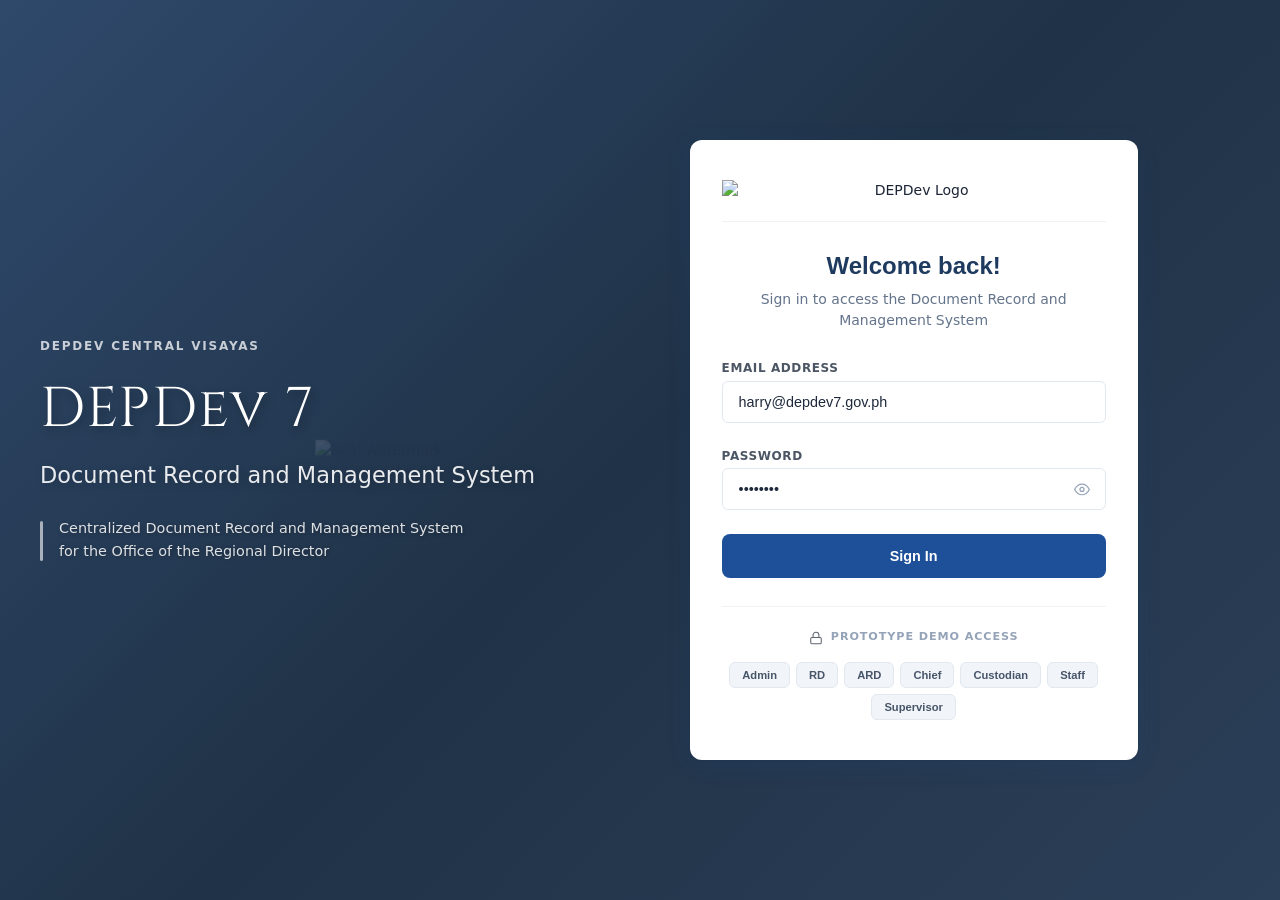
==== commit 7fd7333a: "Initial commit: DRMS prototype with all updates" ====
--- a/depdev_dms_prototype.html
+++ b/depdev_dms_prototype.html
@@ -47,12 +47,12 @@
             DEPDev 7
           </h1>
           <h2 class="auth-branding-subtitle">
-            Document Management System
+            Document Record and Management System
           </h2>
           <div class="auth-branding-desc-wrap">
             <div class="auth-branding-line"></div>
             <p class="auth-branding-text">
-              Centralized Document Management System<br />
+              Centralized Document Record and Management System<br />
               for the Office of the Regional Director
             </p>
           </div>
@@ -61,39 +61,33 @@
         <!-- Right form area -->
         <div class="auth-form-wrap">
           <div class="auth-card">
-            <div class="auth-logo-wrap">
-              <img src="logo.png" alt="Logo" class="auth-logo" />
-            </div>
-            <h2 class="auth-title">Welcome back!</h2>
-            <p class="auth-subtitle">Sign in with your email and password</p>
-
+            <!-- Logo Section -->
+            <div class="auth-logo-section">
+              <img src="logo.png" alt="DEPDev Logo" class="auth-logo" />
+            </div>
+
+            <!-- Welcome Section -->
+            <div class="auth-welcome-section">
+              <h2 class="auth-title">Welcome back!</h2>
+              <p class="auth-subtitle">Sign in to access the Document Record and Management System</p>
+            </div>
+
+            <!-- Login Form -->
             <form class="auth-form">
               <div class="auth-input-group">
-                <div class="auth-label-wrap">
-                  <label class="auth-label">EMAIL ADDRESS</label>
-                  <span class="auth-label-icon">✉️</span>
-                </div>
-                <input type="email" class="auth-input-line" id="login-email" value="harry@depdev7.gov.ph" />
+                <label class="auth-label" for="login-email">Email Address</label>
+                <input type="email" class="auth-input-line" id="login-email" value="harry@depdev7.gov.ph" placeholder="Enter your email" />
               </div>
 
               <div class="auth-input-group">
-                <div class="auth-label-wrap">
-                  <label class="auth-label">PASSWORD</label>
-                  <span class="auth-label-icon">🔒</span>
-                </div>
+                <label class="auth-label" for="login-pass">Password</label>
                 <div class="auth-input-wrap-line">
-                  <input type="password" class="auth-input-line" id="login-pass" value="password" />
+                  <input type="password" class="auth-input-line" id="login-pass" value="password" placeholder="Enter your password" />
                   <button type="button" class="auth-icon-btn-line" id="login-pass-toggle"
                     onclick="togglePasswordVisibility('login-pass', 'login-pass-toggle')" title="Show/Hide password">
-                    👁️
+                    <svg class="icn" width="16" height="16" viewBox="0 0 24 24" fill="none" stroke="currentColor" stroke-width="1.8" stroke-linecap="round" stroke-linejoin="round" aria-hidden="true"><path d="M1 12s4-8 11-8 11 8 11 8-4 8-11 8-11-8-11-8z"/><circle cx="12" cy="12" r="3"/></svg>
                   </button>
                 </div>
-              </div>
-
-              <div class="auth-row-end">
-                <button type="button" class="auth-text-btn" onclick="showScreen('screen-forgot-password')">
-                  Forgot password?
-                </button>
               </div>
 
               <button type="button" class="auth-submit" onclick="doLogin()">
@@ -101,181 +95,21 @@
               </button>
             </form>
 
-            <div class="auth-footer">
-              No account yet?
-              <button class="auth-link" onclick="showScreen('screen-signup')">
-                Create one
-              </button>
-            </div>
-
-            <div class="auth-demo">
-              <p class="auth-demo-text">Quick demo - sign in as:</p>
+            <!-- Demo Access Section -->
+            <div class="auth-demo-section">
+              <div class="auth-demo-header">
+                <span class="auth-demo-icon"><svg class="icn" width="14" height="14" viewBox="0 0 24 24" fill="none" stroke="currentColor" stroke-width="1.8" stroke-linecap="round" stroke-linejoin="round" aria-hidden="true"><rect x="3" y="11" width="18" height="11" rx="2" ry="2"/><path d="M7 11V7a5 5 0 0 1 10 0v4"/></svg></span>
+                <span class="auth-demo-title">Prototype Demo Access</span>
+              </div>
               <div class="auth-demo-buttons">
-                <button class="auth-demo-btn" onclick="prepareLogin('admin')">
-                  Admin (Harry)
-                </button>
-                <button class="auth-demo-btn" onclick="prepareLogin('rd')">
-                  RD
-                </button>
-                <button class="auth-demo-btn" onclick="prepareLogin('ard')">
-                  ARD
-                </button>
-                <button class="auth-demo-btn" onclick="prepareLogin('dc')">
-                  Division Chief
-                </button>
-                <button class="auth-demo-btn" onclick="prepareLogin('custodian')">
-                  Custodian
-                </button>
-                <button class="auth-demo-btn" onclick="prepareLogin('staff')">
-                  Staff
-                </button>
-                <button class="auth-demo-btn" onclick="prepareLogin('supervisor')">
-                  Supervisor
-                </button>
-              </div>
-            </div>
-          </div>
-        </div>
-      </div>
-    </div>
-  </div>
-
-  <!-- ===== SIGN UP SCREEN ===== -->
-  <div class="screen" id="screen-signup">
-    <div class="auth-page">
-      <div class="auth-bg"></div>
-      <div class="auth-overlay"></div>
-      <div class="auth-content" style="justify-content: center;">
-        <!-- Left branding removed to center the card -->
-
-        <div class="auth-form-wrap" style="margin: 0; max-width: 35rem; width: 100%;">
-          <div class="auth-card"
-            style="height: auto; max-height: 92vh; overflow-y: auto; padding: 2.5rem 2.5rem 2rem; justify-content: flex-start;">
-
-            <div class="auth-logo-wrap" style="margin-bottom: 1.5rem;">
-              <img src="logo.png" alt="Logo" class="auth-logo" />
-            </div>
-
-            <div style="text-align: center; margin-bottom: 1.5rem;">
-              <h2 class="auth-title"
-                style="font-family: 'Helvetica Neue', Helvetica, Arial, sans-serif; font-size: 1.8rem; color: #214a9a; margin: 0 0 0.5rem; font-weight: 700;">
-                Create Account</h2>
-              <p class="auth-subtitle"
-                style="color: var(--muted); line-height: 1.4; font-size: 0.825rem; margin: 0; max-width: 28rem; margin-inline: auto;">
-                Fill in your details to register
-              </p>
-            </div>
-
-            <form class="auth-form">
-              <div class="auth-grid-2">
-                <div>
-                  <label class="auth-label">First Name</label>
-                  <div class="auth-input-wrap">
-                    <input type="text" class="auth-input with-left-icon" placeholder="Juan" id="signup-first-name" />
-                    <span class="auth-icon-left">👤</span>
-                  </div>
-                </div>
-                <div>
-                  <label class="auth-label">Last Name</label>
-                  <div class="auth-input-wrap">
-                    <input type="text" class="auth-input with-left-icon" placeholder="Dela Cruz"
-                      id="signup-last-name" />
-                    <span class="auth-icon-left">👤</span>
-                  </div>
-                </div>
-              </div>
-
-              <div>
-                <label class="auth-label">Gmail Account</label>
-                <div class="auth-input-wrap">
-                  <input type="email" class="auth-input with-left-icon" placeholder="juan.delacruz@gmail.com"
-                    id="signup-email" />
-                  <span class="auth-icon-left">📧</span>
-                </div>
-              </div>
-
-              <div class="auth-grid-2">
-                <div>
-                  <label class="auth-label">Password</label>
-                  <div class="auth-input-wrap">
-                    <input type="password" class="auth-input with-left-icon with-right-icon" placeholder="⬢⬢⬢⬢⬢⬢⬢"
-                      id="signup-password" />
-                    <span class="auth-icon-left">🔒</span>
-                    <button type="button" class="auth-icon-btn" id="signup-pass-toggle"
-                      onclick="togglePasswordVisibility('signup-password', 'signup-pass-toggle')"
-                      title="Show/Hide password">
-                      👁️
-                    </button>
-                  </div>
-                </div>
-                <div>
-                  <label class="auth-label">Confirm Password</label>
-                  <div class="auth-input-wrap">
-                    <input type="password" class="auth-input with-left-icon with-right-icon" placeholder="⬢⬢⬢⬢⬢⬢⬢"
-                      id="signup-confirm-password" />
-                    <span class="auth-icon-left">🔒</span>
-                    <button type="button" class="auth-icon-btn" id="signup-confirm-pass-toggle"
-                      onclick="togglePasswordVisibility('signup-confirm-password', 'signup-confirm-pass-toggle')"
-                      title="Show/Hide password">
-                      👁️
-                    </button>
-                  </div>
-                </div>
-              </div>
-
-              <div>
-                <label class="auth-label">Role</label>
-                <div class="auth-input-wrap">
-                  <select class="auth-select with-left-icon" id="role-select" onchange="onRoleChange(this.value)">
-                    <option value="">- Select role -</option>
-                    <option value="admin">Admin</option>
-                    <option value="ard">ARD</option>
-                    <option value="oic">OIC</option>
-                    <option value="rd">RD</option>
-                    <option value="dc">Division Chief</option>
-                    <option value="supervisor">Supervisor</option>
-                    <option value="staff">Staff</option>
-                  </select>
-                  <span class="auth-icon-left"></span>
-                </div>
-              </div>
-
-              <div class="auth-division-box" id="div-select-box">
-                <p class="auth-division-title">Select your division</p>
-                <div class="auth-division-list">
-                  <label class="auth-division-item">
-                    <input type="radio" name="div" value="med" /> Monitoring
-                    and Evaluation Division
-                  </label>
-                  <label class="auth-division-item">
-                    <input type="radio" name="div" value="pfp" /> Policy
-                    Formulation and Planning Division
-                  </label>
-                  <label class="auth-division-item">
-                    <input type="radio" name="div" value="pdip" /> Project
-                    Development, Investment Programming and Budget Division
-                  </label>
-                  <label class="auth-division-item">
-                    <input type="radio" name="div" value="drd" /> Development
-                    and Research Division
-                  </label>
-                  <label class="auth-division-item">
-                    <input type="radio" name="div" value="fad" /> Finance and
-                    Administrative Division
-                  </label>
-                </div>
-              </div>
-
-              <button type="button" class="auth-submit" onclick="doSignup()">
-                Create Account
-              </button>
-            </form>
-
-            <div class="auth-footer">
-              Already have an account?
-              <button class="auth-link" onclick="showScreen('screen-signin')">
-                Sign in
-              </button>
+                <button class="auth-demo-btn" onclick="prepareLogin('admin')">Admin</button>
+                <button class="auth-demo-btn" onclick="prepareLogin('rd')">RD</button>
+                <button class="auth-demo-btn" onclick="prepareLogin('ard')">ARD</button>
+                <button class="auth-demo-btn" onclick="prepareLogin('dc')">Chief</button>
+                <button class="auth-demo-btn" onclick="prepareLogin('custodian')">Custodian</button>
+                <button class="auth-demo-btn" onclick="prepareLogin('staff')">Staff</button>
+                <button class="auth-demo-btn" onclick="prepareLogin('supervisor')">Supervisor</button>
+              </div>
             </div>
           </div>
         </div>
@@ -340,7 +174,7 @@
               <div class="auth-input-group">
                 <div class="auth-label-wrap">
                   <label class="auth-label">EMAIL ADDRESS</label>
-                  <span class="auth-label-icon">✉️</span>
+                  <span class="auth-label-icon"><svg class="icn" width="16" height="16" viewBox="0 0 24 24" fill="none" stroke="currentColor" stroke-width="1.8" stroke-linecap="round" stroke-linejoin="round" aria-hidden="true"><rect x="2" y="4" width="20" height="16" rx="2"/><path d="m22 7-10 6L2 7"/></svg></span>
                 </div>
                 <input type="email" class="auth-input-line" id="forgot-email" placeholder="your.email@depdev7.gov.ph" />
               </div>
@@ -373,7 +207,7 @@
                 " />
             <span class="sb-logo-fallback">DMS</span>
           </div>
-          <div class="sb-logo-name"><span>Document Management</span><span>System</span></div>
+          <div class="sb-logo-name"><span>Document Record and</span><span>Management System</span></div>
         </div>
         <div class="sb-user">
           <div class="sb-avatar" id="sb-avatar">H</div>
@@ -385,7 +219,11 @@
         <div class="sb-nav" id="sb-nav">
           <!-- injected by JS -->
         </div>
-        <button class="sidebar-toggle-btn" id="hamburger-btn" onclick="toggleSidebar()" aria-label="Toggle Sidebar">
+        <!-- Sign out: rendered unconditionally at the bottom for every role (not part of getNav filtering) -->
+        <div class="sb-logout" id="nav-signout" onclick="doLogout()" title="Sign out" data-tooltip="Sign out">
+          <span class="sb-icon"><svg class="icn" width="18" height="18" viewBox="0 0 24 24" fill="none" stroke="currentColor" stroke-width="1.8" stroke-linecap="round" stroke-linejoin="round" aria-hidden="true"><path d="M9 21H5a2 2 0 0 1-2-2V5a2 2 0 0 1 2-2h4"/><polyline points="16 17 21 12 16 7"/><line x1="21" y1="12" x2="9" y2="12"/></svg></span><span class="sb-logout-text">Sign out</span>
+        </div>
+        <button class="sidebar-toggle-btn" onclick="toggleSidebar()" aria-label="Toggle Sidebar">
           <span class="sidebar-arrow">&#x276E;</span>
         </button>
       </div>
@@ -394,22 +232,26 @@
       <!-- MAIN -->
       <div class="main">
         <div class="topbar">
+          <button class="hamburger-btn" id="hamburger-btn" onclick="toggleSidebar()" aria-label="Open menu">
+            <span></span><span></span><span></span>
+          </button>
           <div class="topbar-brand">
             <img src="logo.png" alt="DMS Logo" class="topbar-logo" />
           </div>
           <div class="topbar-right">
             <div class="topbar-nav-link" onclick="toggleNotif()" aria-label="Notifications">
-              <span style="font-size: 1.1em; margin-right: 6px;">🔔</span> Notifications
-              <div class="notif-dot"></div>
-            </div>
-            <div class="topbar-nav-link" onclick="openUploadDocumentModal()" aria-label="Upload Document">
-              <span style="font-size: 1.1em; margin-right: 6px;">📤</span> Upload Document
+              <span class="topbar-icn"><svg class="icn" width="16" height="16" viewBox="0 0 24 24" fill="none" stroke="currentColor" stroke-width="1.8" stroke-linecap="round" stroke-linejoin="round" aria-hidden="true"><path d="M18 8A6 6 0 0 0 6 8c0 7-3 9-3 9h18s-3-2-3-9"/><path d="M13.73 21a2 2 0 0 1-3.46 0"/></svg></span> Notifications
+              <div class="notif-dot" id="notif-badge-dot" style="display:none;"></div>
+              <span id="notif-badge-count" style="display:none;background:var(--danger);color:white;border-radius:10px;padding:2px 8px;font-size:11px;font-weight:600;margin-left:6px;"></span>
+            </div>
+            <div class="topbar-nav-link" onclick="openRegisterDocumentChoice()" aria-label="Register Document">
+              <span class="topbar-icn"><svg class="icn" width="16" height="16" viewBox="0 0 24 24" fill="none" stroke="currentColor" stroke-width="1.8" stroke-linecap="round" stroke-linejoin="round" aria-hidden="true"><path d="M14 2H6a2 2 0 0 0-2 2v16a2 2 0 0 0 2 2h12a2 2 0 0 0 2-2V8z"/><polyline points="14 2 14 8 20 8"/><line x1="12" y1="18" x2="12" y2="12"/><line x1="9" y1="15" x2="15" y2="15"/></svg></span> Register Document
             </div>
             <div class="topbar-nav-link" onclick="openCompose()" aria-label="Send Document">
-              <span style="font-size: 1.1em; margin-right: 6px;">✉️</span> Send Document
+              <span class="topbar-icn"><svg class="icn" width="16" height="16" viewBox="0 0 24 24" fill="none" stroke="currentColor" stroke-width="1.8" stroke-linecap="round" stroke-linejoin="round" aria-hidden="true"><line x1="22" y1="2" x2="11" y2="13"/><polygon points="22 2 15 22 11 13 2 9 22 2"/></svg></span> Send Document
             </div>
             <div class="topbar-nav-link" onclick="openAccountSettings()" aria-label="Settings">
-              <span style="font-size: 1.1em; margin-right: 6px;">⚙️</span> Settings
+              <span class="topbar-icn"><svg class="icn" width="16" height="16" viewBox="0 0 24 24" fill="none" stroke="currentColor" stroke-width="1.8" stroke-linecap="round" stroke-linejoin="round" aria-hidden="true"><circle cx="12" cy="12" r="3"/><path d="M19.4 15a1.65 1.65 0 0 0 .33 1.82l.06.06a2 2 0 0 1 0 2.83 2 2 0 0 1-2.83 0l-.06-.06a1.65 1.65 0 0 0-1.82-.33 1.65 1.65 0 0 0-1 1.51V21a2 2 0 0 1-2 2 2 2 0 0 1-2-2v-.09A1.65 1.65 0 0 0 9 19.4a1.65 1.65 0 0 0-1.82.33l-.06.06a2 2 0 0 1-2.83 0 2 2 0 0 1 0-2.83l.06-.06a1.65 1.65 0 0 0 .33-1.82 1.65 1.65 0 0 0-1.51-1H3a2 2 0 0 1-2-2 2 2 0 0 1 2-2h.09A1.65 1.65 0 0 0 4.6 9a1.65 1.65 0 0 0-.33-1.82l-.06-.06a2 2 0 0 1 0-2.83 2 2 0 0 1 2.83 0l.06.06a1.65 1.65 0 0 0 1.82.33H9a1.65 1.65 0 0 0 1-1.51V3a2 2 0 0 1 2-2 2 2 0 0 1 2 2v.09a1.65 1.65 0 0 0 1 1.51 1.65 1.65 0 0 0 1.82-.33l.06-.06a2 2 0 0 1 2.83 0 2 2 0 0 1 0 2.83l-.06.06a1.65 1.65 0 0 0-.33 1.82V9a1.65 1.65 0 0 0 1.51 1H21a2 2 0 0 1 2 2 2 2 0 0 1-2 2h-.09a1.65 1.65 0 0 0-1.51 1z"/></svg></span> Settings
             </div>
             <!-- NOTIF PANEL -->
             <div class="notif-panel" id="notif-panel">
@@ -430,6 +272,37 @@
   <input type="file" id="local-upload-input" style="display: none" onchange="handleLocalUpload(this)" />
   <input type="file" id="ocr-upload-input" style="display: none" accept="image/*,application/pdf"
     onchange="handleOCRUpload(this)" />
+
+  <!-- REGISTER DOCUMENT CHOICE MODAL -->
+  <div class="modal-overlay" id="register-choice-modal">
+    <div class="modal" style="max-width: 540px;">
+      <div class="modal-head">
+        <h3>Register Document</h3>
+        <span class="modal-close" onclick="closeRegisterChoice()">✕</span>
+      </div>
+      <div class="modal-body">
+        <p style="margin-bottom:1.5rem;color:var(--muted);line-height:1.6">
+          What would you like to register?
+        </p>
+        <div style="display:grid;gap:1rem;">
+          <div class="register-choice-card" onclick="chooseRegisterFile()">
+            <div class="register-choice-icon"><svg class="icn" width="22" height="22" viewBox="0 0 24 24" fill="none" stroke="currentColor" stroke-width="1.8" stroke-linecap="round" stroke-linejoin="round" aria-hidden="true"><path d="M14 2H6a2 2 0 0 0-2 2v16a2 2 0 0 0 2 2h12a2 2 0 0 0 2-2V8z"/><polyline points="14 2 14 8 20 8"/><line x1="16" y1="13" x2="8" y2="13"/><line x1="16" y1="17" x2="8" y2="17"/><polyline points="10 9 9 9 8 9"/></svg></div>
+            <div class="register-choice-content">
+              <div class="register-choice-title">Register File</div>
+              <div class="register-choice-desc">Upload a PDF, Word document, spreadsheet, or other supported document file.</div>
+            </div>
+          </div>
+          <div class="register-choice-card" onclick="chooseRegisterEmail()">
+            <div class="register-choice-icon"><svg class="icn" width="22" height="22" viewBox="0 0 24 24" fill="none" stroke="currentColor" stroke-width="1.8" stroke-linecap="round" stroke-linejoin="round" aria-hidden="true"><rect x="2" y="4" width="20" height="16" rx="2"/><path d="m22 7-10 6L2 7"/></svg></div>
+            <div class="register-choice-content">
+              <div class="register-choice-title">Register Email</div>
+              <div class="register-choice-desc">Paste an email or text communication directly from Outlook or another source.</div>
+            </div>
+          </div>
+        </div>
+      </div>
+    </div>
+  </div>
 
   <!-- UPLOAD DOCUMENT MODAL -->
   <div class="modal-overlay" id="upload-document-modal">
@@ -447,6 +320,7 @@
               <option value="Letter">Letter</option>
               <option value="Endorsement">Endorsement</option>
               <option value="Report">Report</option>
+              <option value="Email Communication">Email Communication</option>
               <option value="Bill / Financial">Bill / Financial</option>
               <option value="Other">Other</option>
             </select>
@@ -476,50 +350,137 @@
               <input id="upload-document-date" type="date" />
             </div>
           </div>
+          <div class="field">
+            <label>Confidentiality Level</label>
+            <select id="upload-document-confidentiality">
+              <option value="Internal">Internal</option>
+              <option value="Confidential">Confidential</option>
+              <option value="Restricted">Restricted</option>
+              <option value="Public">Public</option>
+            </select>
+          </div>
           <div class="form-row" style="display:grid;grid-template-columns:repeat(2,minmax(0,1fr));gap:1rem;">
             <div class="field">
+              <label>Source / Sender</label>
+              <input id="upload-document-source" placeholder="Office or individual" />
+            </div>
+            <div class="field">
+              <label>Uploaded By</label>
+              <input id="upload-document-uploader" value="" readonly />
+            </div>
+          </div>
+          <div class="field">
+            <label>Description / Remarks</label>
+            <textarea id="upload-document-description" placeholder="Provide a brief description or remarks for the document..." style="min-height:100px;"></textarea>
+          </div>
+          <input type="file" id="upload-document-file-input" style="display:none" onchange="handleUploadDocumentFile(this)" />
+          <div class="attach-zone" onclick="document.getElementById('upload-document-file-input').click()">
+            <svg class="icn" width="16" height="16" viewBox="0 0 24 24" fill="none" stroke="currentColor" stroke-width="1.8" stroke-linecap="round" stroke-linejoin="round" aria-hidden="true"><path d="M21.44 11.05l-9.19 9.19a6 6 0 0 1-8.49-8.49l9.19-9.19a4 4 0 0 1 5.66 5.66l-9.2 9.19a2 2 0 0 1-2.83-2.83l8.49-8.48"/></svg> <strong>Upload file</strong> - select the document to store in the repository<br />
+            <span style="font-size: 12px">PDF, DOCX, XLSX, JPG, PNG and other supported files</span>
+          </div>
+          <div id="upload-document-file-list" class="attachment-list"></div>
+        </div>
+      </div>
+      <div class="modal-footer">
+        <button class="btn-sec" onclick="closeUploadDocumentModal()">Cancel</button>
+        <button class="btn-send" onclick="submitUploadDocument()">Upload Document</button>
+      </div>
+    </div>
+  </div>
+
+  <!-- REGISTER EMAIL MODAL -->
+  <div class="modal-overlay" id="register-email-modal">
+    <div class="modal" style="max-width: 860px;">
+      <div class="modal-head">
+        <h3><svg class="icn" width="16" height="16" viewBox="0 0 24 24" fill="none" stroke="currentColor" stroke-width="1.8" stroke-linecap="round" stroke-linejoin="round" aria-hidden="true"><rect x="2" y="4" width="20" height="16" rx="2"/><path d="m22 7-10 6L2 7"/></svg> Register Email Communication</h3>
+        <span class="modal-close" onclick="closeRegisterEmail()">✕</span>
+      </div>
+      <div class="modal-body">
+        <div style="background:#eff6ff;border:1px solid #bfdbfe;border-radius:8px;padding:0.7rem 1rem;margin-bottom:1.25rem;font-size:12.5px;color:#1e40af;line-height:1.5;">
+          <strong><svg class="icn" width="14" height="14" viewBox="0 0 24 24" fill="none" stroke="currentColor" stroke-width="1.8" stroke-linecap="round" stroke-linejoin="round" aria-hidden="true"><rect x="8" y="2" width="8" height="4" rx="1" ry="1"/><path d="M16 4h2a2 2 0 0 1 2 2v14a2 2 0 0 1-2 2H6a2 2 0 0 1-2-2V6a2 2 0 0 1 2-2h2"/></svg> Tip:</strong> Copy the email content from Outlook and paste it below. The system will register it as an official document record.
+        </div>
+        <div class="compose-wrap">
+
+          <!-- EMAIL HEADER INFORMATION -->
+          <div style="background:#f9fafb;border:1px solid var(--border);border-radius:8px;padding:1.25rem;margin-bottom:1.25rem;">
+            <div style="font-size:11px;font-weight:700;color:var(--navy);text-transform:uppercase;letter-spacing:0.07em;margin-bottom:1rem;">Email Information</div>
+            <div class="form-row" style="display:grid;grid-template-columns:repeat(2,minmax(0,1fr));gap:1rem;margin-bottom:1rem;">
+              <div class="field" style="margin-bottom:0;">
+                <label style="font-size:12px;margin-bottom:0.35rem;">From (Sender)</label>
+                <input id="register-email-from" placeholder="sender@example.com" style="font-size:13px;" />
+              </div>
+              <div class="field" style="margin-bottom:0;">
+                <label style="font-size:12px;margin-bottom:0.35rem;">To (Recipient)</label>
+                <input id="register-email-to" placeholder="recipient@example.com" style="font-size:13px;" />
+              </div>
+            </div>
+            <div class="form-row" style="display:grid;grid-template-columns:repeat(2,minmax(0,1fr));gap:1rem;">
+              <div class="field" style="margin-bottom:0;">
+                <label style="font-size:12px;margin-bottom:0.35rem;">CC (Optional)</label>
+                <input id="register-email-cc" placeholder="cc@example.com" style="font-size:13px;" />
+              </div>
+              <div class="field" style="margin-bottom:0;">
+                <label style="font-size:12px;margin-bottom:0.35rem;">Date</label>
+                <input id="register-email-date" type="date" style="font-size:13px;" />
+              </div>
+            </div>
+          </div>
+
+          <!-- EMAIL CONTENT (Subject + Body - visually connected) -->
+          <div style="background:#ffffff;border:1px solid var(--border);border-radius:8px;padding:1.25rem;margin-bottom:1.25rem;">
+            <div style="font-size:11px;font-weight:700;color:var(--navy);text-transform:uppercase;letter-spacing:0.07em;margin-bottom:0.75rem;">Email Content</div>
+            <div class="field" style="margin-bottom:0.75rem;">
+              <label style="font-size:12px;margin-bottom:0.35rem;">Subject <span style="color:var(--danger)">*</span></label>
+              <input id="register-email-subject" placeholder="Enter the email subject line" style="font-size:14px;font-weight:500;" />
+            </div>
+            <div class="field" style="margin-bottom:0;">
+              <label style="font-size:12px;margin-bottom:0.35rem;">Email Body <span style="color:var(--danger)">*</span></label>
+              <textarea id="register-email-body" placeholder="Paste the email content here...
+
+You can paste the entire email body. The system will preserve line breaks and formatting." style="min-height:260px;font-family:'Courier New',monospace;font-size:13px;line-height:1.6;border:1px solid #d1d5db;border-radius:6px;"></textarea>
+            </div>
+          </div>
+
+          <!-- DOCUMENT INFORMATION (DRMS Metadata) -->
+          <div style="border-top:2px solid var(--border);padding-top:1.25rem;">
+            <div style="font-size:11px;font-weight:700;color:var(--navy);text-transform:uppercase;letter-spacing:0.07em;margin-bottom:1rem;">Document Information</div>
+            <div class="field">
+              <label>Document Type</label>
+              <input value="Email Communication" readonly style="background:#f9fafb;cursor:not-allowed;color:#6b7280;" />
+            </div>
+            <div class="form-row" style="display:grid;grid-template-columns:repeat(2,minmax(0,1fr));gap:1rem;">
+              <div class="field">
+                <label>Reference Number</label>
+                <input id="register-email-ref" placeholder="Auto-generated" readonly style="background:#f9fafb;cursor:not-allowed;color:#6b7280;" />
+              </div>
+              <div class="field">
+                <label>Document Category</label>
+                <select id="register-email-category">
+                  <option value="Administrative">Administrative</option>
+                  <option value="Operations">Operations</option>
+                  <option value="Financial">Financial</option>
+                  <option value="Planning">Planning</option>
+                  <option value="Monitoring and Evaluation">Monitoring and Evaluation</option>
+                  <option value="Other">Other</option>
+                </select>
+              </div>
+            </div>
+            <div class="field">
               <label>Confidentiality Level</label>
-              <select id="upload-document-confidentiality">
+              <select id="register-email-confidentiality">
                 <option value="Internal">Internal</option>
                 <option value="Confidential">Confidential</option>
                 <option value="Restricted">Restricted</option>
                 <option value="Public">Public</option>
               </select>
             </div>
-            <div class="field">
-              <label>Priority</label>
-              <select id="upload-document-priority">
-                <option value="Normal">Normal</option>
-                <option value="High">High</option>
-                <option value="Urgent">Urgent</option>
-              </select>
-            </div>
-          </div>
-          <div class="form-row" style="display:grid;grid-template-columns:repeat(2,minmax(0,1fr));gap:1rem;">
-            <div class="field">
-              <label>Source / Sender</label>
-              <input id="upload-document-source" placeholder="Office or individual" />
-            </div>
-            <div class="field">
-              <label>Uploaded By</label>
-              <input id="upload-document-uploader" value="" readonly />
-            </div>
-          </div>
-          <div class="field">
-            <label>Description / Remarks</label>
-            <textarea id="upload-document-description" placeholder="Provide a brief description or remarks for the document..." style="min-height:100px;"></textarea>
-          </div>
-          <input type="file" id="upload-document-file-input" style="display:none" onchange="handleUploadDocumentFile(this)" />
-          <div class="attach-zone" onclick="document.getElementById('upload-document-file-input').click()">
-            📎 <strong>Upload file</strong> - select the document to store in the repository<br />
-            <span style="font-size: 12px">PDF, DOCX, XLSX, JPG, PNG and other supported files</span>
-          </div>
-          <div id="upload-document-file-list" class="attachment-list"></div>
+          </div>
+
         </div>
       </div>
       <div class="modal-footer">
-        <button class="btn-sec" onclick="closeUploadDocumentModal()">Cancel</button>
-        <button class="btn-send" onclick="submitUploadDocument()">Upload Document</button>
+        <button class="btn-sec" onclick="closeRegisterEmail()">Cancel</button>
+        <button class="btn-send" onclick="submitRegisterEmail()">Register Email</button>
       </div>
     </div>
   </div>
@@ -554,8 +515,8 @@
             <div id="route-document-summary-text" style="font-weight:700; color:var(--navy); font-size:14px; margin-bottom:0.5rem;"></div>
             <div id="route-document-meta" style="font-size:12px; color:var(--muted); display:flex; gap:1.25rem; flex-wrap:wrap;"></div>
             <div style="display:flex; gap:0.5rem; margin-top:0.75rem;">
-              <button class="btn-sm" id="route-doc-view-btn" onclick="" style="display:none;">👁 View</button>
-              <button class="btn-sm" id="route-doc-download-btn" onclick="" style="display:none;">⬇ Download</button>
+              <button class="btn-sm" id="route-doc-view-btn" onclick="" style="display:none;"><svg class="icn" width="14" height="14" viewBox="0 0 24 24" fill="none" stroke="currentColor" stroke-width="1.8" stroke-linecap="round" stroke-linejoin="round" aria-hidden="true"><path d="M1 12s4-8 11-8 11 8 11 8-4 8-11 8-11-8-11-8z"/><circle cx="12" cy="12" r="3"/></svg> View</button>
+              <button class="btn-sm" id="route-doc-download-btn" onclick="" style="display:none;"><svg class="icn" width="14" height="14" viewBox="0 0 24 24" fill="none" stroke="currentColor" stroke-width="1.8" stroke-linecap="round" stroke-linejoin="round" aria-hidden="true"><path d="M21 15v4a2 2 0 0 1-2 2H5a2 2 0 0 1-2-2v-4"/><polyline points="7 10 12 15 17 10"/><line x1="12" y1="15" x2="12" y2="3"/></svg> Download</button>
               <span id="route-doc-version-badge" style="display:none;"></span>
             </div>
           </div>
@@ -590,23 +551,38 @@
               <input id="compose-deadline" type="date" />
             </div>
             <div class="field">
-              <label>Priority</label>
+              <label>Priority Level <span style="color:var(--danger)">*</span></label>
               <select id="compose-priority">
-                <option value="Normal">Normal</option>
+                <option value="Low">Low</option>
+                <option value="Normal" selected>Normal</option>
                 <option value="High">High</option>
                 <option value="Urgent">Urgent</option>
               </select>
             </div>
           </div>
 
-          <div class="field">
-            <label>Instructions for Recipient</label>
-            <textarea id="compose-remarks" class="compose-body" style="border:1.5px solid var(--border);border-radius:8px;padding:0.6rem;width:100%;min-height:80px;font-family:var(--font);font-size:14px;outline:none;" placeholder="Instructions for the recipient (e.g. For signature, For information, For appropriate action)…"></textarea>
-          </div>
-
-          <div class="field">
-            <label>Remarks / Notes</label>
-            <textarea id="compose-remarks-extra" class="compose-body" style="border:1.5px solid var(--border);border-radius:8px;padding:0.6rem;width:100%;min-height:70px;font-family:var(--font);font-size:14px;outline:none;" placeholder="Additional remarks or routing notes…"></textarea>
+          <!-- Document Direction Field -->
+          <div class="field">
+            <label>Document Direction <span style="color:var(--danger)">*</span></label>
+            <div style="display:flex;gap:1.5rem;margin-top:0.5rem;">
+              <label style="display:flex;align-items:center;gap:0.5rem;cursor:pointer;font-weight:500;">
+                <input type="radio" name="compose-direction" value="incoming" style="width:18px;height:18px;" />
+                <span style="font-size:14px;">Incoming</span>
+              </label>
+              <label style="display:flex;align-items:center;gap:0.5rem;cursor:pointer;font-weight:500;">
+                <input type="radio" name="compose-direction" value="outgoing" style="width:18px;height:18px;" checked />
+                <span style="font-size:14px;">Outgoing</span>
+              </label>
+            </div>
+            <div style="font-size:12px;color:var(--muted);margin-top:0.5rem;">
+              <span id="incoming-hint" style="display:none;"><svg class="icn" width="14" height="14" viewBox="0 0 24 24" fill="none" stroke="currentColor" stroke-width="1.8" stroke-linecap="round" stroke-linejoin="round" aria-hidden="true"><polyline points="22 12 16 12 14 15 10 15 8 12 2 12"/><path d="M5.45 5.11 2 12v6a2 2 0 0 0 2 2h16a2 2 0 0 0 2-2v-6l-3.45-6.89A2 2 0 0 0 16.76 4H7.24a2 2 0 0 0-1.79 1.11z"/></svg> Incoming: Document originated from outside the organization</span>
+              <span id="outgoing-hint" style="display:inline;"><svg class="icn" width="14" height="14" viewBox="0 0 24 24" fill="none" stroke="currentColor" stroke-width="1.8" stroke-linecap="round" stroke-linejoin="round" aria-hidden="true"><line x1="22" y1="2" x2="11" y2="13"/><polygon points="22 2 15 22 11 13 2 9 22 2"/></svg> Outgoing: Document originated from within the organization</span>
+            </div>
+          </div>
+
+          <div class="field">
+            <label>Instruction</label>
+            <textarea id="compose-instruction" class="compose-body" style="border:1.5px solid var(--border);border-radius:8px;padding:0.6rem;width:100%;min-height:100px;font-family:var(--font);font-size:14px;outline:none;" placeholder="Enter your instruction for the recipient (e.g. For signature, For information, For appropriate action)…"></textarea>
           </div>
 
           <!-- Hidden legacy fields kept for JS compatibility -->
@@ -619,7 +595,7 @@
       </div>
       <div class="modal-footer">
         <button class="btn-sec" onclick="closeCompose()" aria-label="Cancel">Cancel</button>
-        <button class="btn-send" onclick="sendDoc()" aria-label="Send Document">Send Document ↗</button>
+        <button class="btn-send" onclick="sendDoc()" aria-label="Send Document">Send Document <svg class="icn" width="16" height="16" viewBox="0 0 24 24" fill="none" stroke="currentColor" stroke-width="1.8" stroke-linecap="round" stroke-linejoin="round" aria-hidden="true" style="margin-left:6px"><line x1="22" y1="2" x2="11" y2="13"/><polygon points="22 2 15 22 11 13 2 9 22 2"/></svg></button>
       </div>
     </div>
   </div>
@@ -671,10 +647,12 @@
           <div class="field">
             <label>Status</label>
             <select id="manual-status">
-              <option value="For ARD Clearance">For ARD Clearance</option>
-              <option value="For RD Approval">For RD Approval</option>
-              <option value="Approved">Approved</option>
-              <option value="Released">Released</option>
+              <option value="Sent">Sent</option>
+              <option value="Acknowledged">Acknowledged</option>
+              <option value="In Progress">In Progress</option>
+              <option value="Needs Clarification">Needs Clarification</option>
+              <option value="On Hold">On Hold</option>
+              <option value="Done">Done</option>
             </select>
           </div>
           <div class="field">
@@ -785,7 +763,7 @@
             border-bottom: none;
           ">
         <h3 style="margin: 0; display: flex; align-items: center; gap: 0.75rem">
-          <span style="font-size: 1.5rem">📄</span>
+          <span style="font-size: 1.5rem"><svg class="icn" width="22" height="22" viewBox="0 0 24 24" fill="none" stroke="currentColor" stroke-width="1.8" stroke-linecap="round" stroke-linejoin="round" aria-hidden="true"><path d="M14 2H6a2 2 0 0 0-2 2v16a2 2 0 0 0 2 2h12a2 2 0 0 0 2-2V8z"/><polyline points="14 2 14 8 20 8"/><line x1="16" y1="13" x2="8" y2="13"/><line x1="16" y1="17" x2="8" y2="17"/><polyline points="10 9 9 9 8 9"/></svg></span>
           Advanced OCR Scanner
         </h3>
         <span class="modal-close" onclick="closeOCRScanner()" aria-label="Close"
@@ -829,7 +807,7 @@
                         align-items: center;
                         gap: 0.25rem;
                       ">
-                    <span style="font-size: 14px">🔄</span> Refresh
+                    <span style="font-size: 14px"><svg class="icn" width="14" height="14" viewBox="0 0 24 24" fill="none" stroke="currentColor" stroke-width="1.8" stroke-linecap="round" stroke-linejoin="round" aria-hidden="true"><polyline points="23 4 23 10 17 10"/><polyline points="1 20 1 14 7 14"/><path d="M3.51 9a9 9 0 0 1 14.85-3.36L23 10M1 14l4.64 4.36A9 9 0 0 0 20.49 15"/></svg></span> Refresh
                   </button>
                 </div>
                 <div id="scanner-status" style="margin-bottom: 1rem">
@@ -966,7 +944,7 @@
                     font-size: 15px;
                     box-shadow: 0 4px 12px rgba(0, 48, 96, 0.2);
                   ">
-                <span style="font-size: 20px">📷</span> Start Scanning
+                <span style="font-size: 20px"><svg class="icn" width="20" height="20" viewBox="0 0 24 24" fill="none" stroke="currentColor" stroke-width="1.8" stroke-linecap="round" stroke-linejoin="round" aria-hidden="true"><path d="M23 19a2 2 0 0 1-2 2H3a2 2 0 0 1-2-2V8a2 2 0 0 1 2-2h4l2-3h6l2 3h4a2 2 0 0 1 2 2z"/><circle cx="12" cy="13" r="4"/></svg></span> Start Scanning
               </button>
             </div>
           </div>
@@ -1019,7 +997,7 @@
                     min-height: 300px;
                   ">
                 <div style="text-align: center; opacity: 0.4">
-                  <div style="font-size: 60px; margin-bottom: 1rem">📑</div>
+                  <div style="font-size: 60px; margin-bottom: 1rem"><svg class="icn" width="56" height="56" viewBox="0 0 24 24" fill="none" stroke="currentColor" stroke-width="1.8" stroke-linecap="round" stroke-linejoin="round" aria-hidden="true"><path d="M14 2H6a2 2 0 0 0-2 2v16a2 2 0 0 0 2 2h12a2 2 0 0 0 2-2V8z"/><polyline points="14 2 14 8 20 8"/><line x1="16" y1="13" x2="8" y2="13"/><line x1="16" y1="17" x2="8" y2="17"/><polyline points="10 9 9 9 8 9"/></svg></div>
                   <div style="font-weight: 600; color: var(--navy)">
                     Waiting for scan...
                   </div>
@@ -1065,10 +1043,10 @@
                         ">Extracted Text</label>
                     <div style="display: flex; gap: 0.5rem">
                       <button class="btn-sm" onclick="copyOCRText()" style="font-size: 10px; padding: 0.25rem 0.5rem">
-                        📋 Copy
+                        <svg class="icn" width="12" height="12" viewBox="0 0 24 24" fill="none" stroke="currentColor" stroke-width="1.8" stroke-linecap="round" stroke-linejoin="round" aria-hidden="true"><rect x="8" y="2" width="8" height="4" rx="1" ry="1"/><path d="M16 4h2a2 2 0 0 1 2 2v14a2 2 0 0 1-2 2H6a2 2 0 0 1-2-2V6a2 2 0 0 1 2-2h2"/></svg> Copy
                       </button>
                       <button class="btn-sm" onclick="editOCRText()" style="font-size: 10px; padding: 0.25rem 0.5rem">
-                        ✏️ Edit
+                        <svg class="icn" width="12" height="12" viewBox="0 0 24 24" fill="none" stroke="currentColor" stroke-width="1.8" stroke-linecap="round" stroke-linejoin="round" aria-hidden="true"><path d="M12 20h9"/><path d="M16.5 3.5a2.121 2.121 0 0 1 3 3L7 19l-4 1 1-4L16.5 3.5z"/></svg> Edit
                       </button>
                     </div>
                   </div>
@@ -1326,7 +1304,7 @@
               align-items: center;
               gap: 0.5rem;
             ">
-          🔄 Refresh
+          <svg class="icn" width="14" height="14" viewBox="0 0 24 24" fill="none" stroke="currentColor" stroke-width="1.8" stroke-linecap="round" stroke-linejoin="round" aria-hidden="true"><polyline points="23 4 23 10 17 10"/><polyline points="1 20 1 14 7 14"/><path d="M3.51 9a9 9 0 0 1 14.85-3.36L23 10M1 14l4.64 4.36A9 9 0 0 0 20.49 15"/></svg> Refresh
         </button>
       </div>
     </div>
@@ -1346,14 +1324,30 @@
             <input id="quick-send-to" list="compose-recipient-list" placeholder="Recipient name, role, or email..."
               aria-label="Recipient" />
           </div>
-          <div class="field">
-            <label>Instructions for Recipient</label>
-            <textarea id="quick-send-remarks" class="compose-body" style="
+          
+          <!-- Document Direction Field -->
+          <div class="field">
+            <label>Document Direction <span style="color:var(--danger)">*</span></label>
+            <div style="display:flex;gap:1.5rem;margin-top:0.5rem;">
+              <label style="display:flex;align-items:center;gap:0.5rem;cursor:pointer;font-weight:500;">
+                <input type="radio" name="quick-send-direction" value="incoming" style="width:18px;height:18px;" />
+                <span style="font-size:14px;">Incoming</span>
+              </label>
+              <label style="display:flex;align-items:center;gap:0.5rem;cursor:pointer;font-weight:500;">
+                <input type="radio" name="quick-send-direction" value="outgoing" style="width:18px;height:18px;" checked />
+                <span style="font-size:14px;">Outgoing</span>
+              </label>
+            </div>
+          </div>
+
+          <div class="field">
+            <label>Instruction</label>
+            <textarea id="quick-send-instruction" class="compose-body" style="
                   border: 1.5px solid var(--border);
                   border-radius: 8px;
                   padding: 0.6rem;
-                  width: 100%;" min-height: 90px; font-family: var(--font); font-size: 14px; outline:
-              none; " placeholder="Add instructions for the recipient..."></textarea>
+                  width: 100%;" min-height: 100px; font-family: var(--font); font-size: 14px; outline:
+              none; " placeholder="Enter your instruction for the recipient..."></textarea>
           </div>
           <div class="field">
             <label>Outlook Email Content</label>
@@ -1379,7 +1373,7 @@
           Cancel
         </button>
         <button class="btn-send" onclick="submitQuickSend()" aria-label="Send Document">
-          Send Document ↗
+          Send Document <svg class="icn" width="16" height="16" viewBox="0 0 24 24" fill="none" stroke="currentColor" stroke-width="1.8" stroke-linecap="round" stroke-linejoin="round" aria-hidden="true" style="margin-left:6px"><line x1="22" y1="2" x2="11" y2="13"/><polygon points="22 2 15 22 11 13 2 9 22 2"/></svg>
         </button>
       </div>
     </div>
@@ -1437,7 +1431,7 @@
           </div>
           <input type="file" id="version-file-input" style="display:none" onchange="handleVersionFile(this)" />
           <div class="attach-zone" onclick="document.getElementById('version-file-input').click()">
-            📎 <strong>Upload revised file</strong> — select the new version of the document<br />
+            <svg class="icn" width="16" height="16" viewBox="0 0 24 24" fill="none" stroke="currentColor" stroke-width="1.8" stroke-linecap="round" stroke-linejoin="round" aria-hidden="true"><path d="M21.44 11.05l-9.19 9.19a6 6 0 0 1-8.49-8.49l9.19-9.19a4 4 0 0 1 5.66 5.66l-9.2 9.19a2 2 0 0 1-2.83-2.83l8.49-8.48"/></svg> <strong>Upload revised file</strong> — select the new version of the document<br />
             <span style="font-size:12px">PDF, DOCX, XLSX, JPG, PNG and other supported files</span>
           </div>
           <div id="version-file-list" class="attachment-list"></div>
@@ -1553,7 +1547,7 @@
   <div class="modal-overlay" id="create-announcement-modal">
     <div class="modal" style="max-width: 520px">
       <div class="modal-head">
-        <h3>📌 Create Official Announcement</h3>
+        <h3><svg class="icn" width="16" height="16" viewBox="0 0 24 24" fill="none" stroke="currentColor" stroke-width="1.8" stroke-linecap="round" stroke-linejoin="round" aria-hidden="true"><path d="M3 11l18-5v12L3 14v-3z"/><path d="M11.6 16.8a3 3 0 1 1-5.8-1.6"/></svg> Create Official Announcement</h3>
         <span class="modal-close" onclick="closeCreateAnnouncementModal()">✕</span>
       </div>
       <div class="modal-body">
--- a/styles.css
+++ b/styles.css
@@ -89,11 +89,9 @@
 .auth-overlay {
   position: absolute;
   inset: 0;
-  background: #545454;
-  /* Soft blue tint */
-  mix-blend-mode: multiply;
-  /* Helps overlay without entirely blacking it out */
-  opacity: 0.85;
+  background: linear-gradient(135deg, #1e3a5f 0%, #0d2137 50%, #1a2f4a 100%);
+  mix-blend-mode: normal;
+  opacity: 0.92;
 }
 
 .auth-watermark {
@@ -127,53 +125,56 @@
   flex: 1;
   color: #fff;
   z-index: 10;
+  max-width: 32rem;
 }
 
 .auth-branding-top {
-  font-size: 0.85rem;
-  /* text-sm */
-  letter-spacing: 0.08em;
-  /* tracking-widest-ish */
+  font-size: 0.75rem;
+  letter-spacing: 0.15em;
   text-transform: uppercase;
-  color: rgba(255, 255, 255, 0.8);
-  margin-bottom: 0.5rem;
-  /* mb-4 */
+  color: rgba(255, 255, 255, 0.75);
+  margin-bottom: 0.75rem;
+  font-weight: 600;
 }
 
 .auth-branding-title {
   font-family: "Trajan Pro", "Cinzel", serif;
-  font-size: 6rem;
-  /* big text */
+  font-size: clamp(2.5rem, 5vw, 3.5rem);
   font-weight: 400;
-  letter-spacing: 0.05em;
-  margin: 1rem 0 0 0;
+  letter-spacing: 0.03em;
+  margin: 0 0 0.5rem 0;
   text-shadow: 2px 4px 10px rgba(0, 0, 0, 0.3);
-  white-space: nowrap;
 }
 
 .auth-branding-subtitle {
   font-family: "Segoe UI", system-ui, sans-serif;
-  font-size: 2.2rem;
+  font-size: clamp(1.1rem, 2vw, 1.4rem);
   font-weight: 400;
-  margin: 0 0 0rem;
+  margin: 0 0 1.25rem 0;
   text-shadow: 1px 2px 8px rgba(0, 0, 0, 0.2);
+  color: rgba(255, 255, 255, 0.9);
 }
 
 .auth-branding-desc-wrap {
   display: flex;
-  gap: 1.25rem;
+  align-items: flex-start;
+  gap: 1rem;
+  margin-top: 1.5rem;
 }
 
 .auth-branding-line {
   width: 3px;
-  background: rgba(255, 255, 255, 0.8);
+  height: 2.5rem;
+  background: rgba(255, 255, 255, 0.6);
   border-radius: 2px;
+  flex-shrink: 0;
+  margin-top: 0.25rem;
 }
 
 .auth-branding-text {
-  color: #fff;
-  font-family: "Roboto Mono", monospace;
-  font-size: 1.15rem;
+  color: rgba(255, 255, 255, 0.85);
+  font-family: "Segoe UI", system-ui, sans-serif;
+  font-size: 0.9rem;
   line-height: 1.6;
   margin: 0;
   text-shadow: 1px 1px 4px rgba(0, 0, 0, 0.3);
@@ -182,58 +183,58 @@
 /* Right form area */
 .auth-form-wrap {
   flex: 1;
-  max-width: 30rem;
-  /* ← adjust THIS to control white card width */
+  max-width: 28rem;
   margin-left: auto;
-  margin-right: 5rem;
+  margin-right: clamp(2rem, 8vw, 6rem);
   z-index: 10;
+  display: flex;
+  align-items: center;
 }
 
 .auth-card {
   background: #fff;
-  border-radius: 4px;
-  /* subtle rounded corners */
-  padding: 2.5rem;
-  /* reduced from 3rem */
-  box-shadow: 0 10px 40px rgba(0, 0, 0, 0.3);
-  height: 650px;
+  border-radius: 12px;
+  padding: 2.5rem 2rem;
+  box-shadow: 0 4px 24px rgba(30, 79, 153, 0.12), 0 1px 3px rgba(0, 0, 0, 0.08);
+  width: 100%;
   display: flex;
   flex-direction: column;
-  justify-content: center;
-  /* centers the content vertically within the 650px height */
-}
-
-/* Logo (both pages) */
-.auth-logo-wrap {
+  gap: 1.75rem;
+}
+
+/* Logo Section */
+.auth-logo-section {
   text-align: center;
-  margin-bottom: 1.5rem;
-  /* reduced from 2rem */
+  padding-bottom: 1.25rem;
+  border-bottom: 1px solid #f0f2f5;
 }
 
 .auth-logo {
   width: 100%;
-  max-width: 420px;
-  /* Makes the logo large and beautifully wide */
   height: auto;
   display: block;
-  margin-inline: auto;
   object-fit: contain;
 }
 
-/* Heading text */
+/* Welcome Section */
+.auth-welcome-section {
+  text-align: center;
+}
+
 .auth-title {
   font-family: "Helvetica Neue", Helvetica, Arial, sans-serif;
-  font-size: 1.6rem;
+  font-size: 1.5rem;
   font-weight: 700;
-  color: #214a9a;
+  color: #1e3a5f;
   margin: 0 0 0.5rem;
+  line-height: 1.3;
 }
 
 .auth-subtitle {
-  color: #6b7280;
-  /* gray-500 */
-  font-size: 0.85rem;
-  margin: 0 0 2rem;
+  color: #64748b;
+  font-size: 0.875rem;
+  margin: 0;
+  line-height: 1.5;
 }
 
 /* Form basics */
@@ -272,18 +273,23 @@
 /* New line-style inputs */
 .auth-input-line {
   width: 100%;
-  border: none;
-  border-bottom: 1px solid #1a4f99;
-  background: transparent;
-  padding: 0.5rem 0;
+  border: 1px solid #e2e8f0;
+  background: #fff;
+  border-radius: 6px;
+  padding: 0.75rem 1rem;
   font-size: 0.9rem;
-  color: #1f2937;
+  color: #1e293b;
   outline: none;
-  transition: border-color 0.2s;
+  transition: all 0.2s ease;
 }
 
 .auth-input-line:focus {
-  border-bottom: 2px solid #1a4f99;
+  border-color: #1e4f99;
+  box-shadow: 0 0 0 3px rgba(30, 79, 153, 0.1);
+}
+
+.auth-input-line::placeholder {
+  color: #94a3b8;
 }
 
 .auth-input-wrap-line {
@@ -293,17 +299,20 @@
 
 .auth-icon-btn-line {
   position: absolute;
-  right: 0;
+  right: 0.75rem;
   top: 50%;
   transform: translateY(-50%);
   border: none;
   background: transparent;
+  color: #94a3b8;
   cursor: pointer;
-  color: #6b7280;
+  padding: 0.25rem;
+  font-size: 0.9rem;
+  transition: color 0.2s ease;
 }
 
 .auth-icon-btn-line:hover {
-  color: #1a4f99;
+  color: #1e4f99;
 }
 
 .auth-input-wrap {
@@ -401,24 +410,25 @@
 .auth-submit {
   width: 100%;
   border: 0;
-  border-radius: 4px;
-  /* less rounded */
-  padding: 0.75rem;
-  background: #214a9a;
-  /* brighter blue */
+  border-radius: 8px;
+  padding: 0.875rem 1.5rem;
+  background: #1e4f99;
   color: #fff;
+  font-size: 0.9rem;
   font-weight: 600;
   cursor: pointer;
-  transition: background 0.2s ease, opacity 0.2s ease;
+  transition: all 0.2s ease;
 }
 
 .auth-submit:hover {
-  background: #12366d;
-}
-
-.auth-submit:disabled {
-  opacity: 0.5;
-  cursor: not-allowed;
+  background: #1a4070;
+  transform: translateY(-1px);
+  box-shadow: 0 4px 12px rgba(30, 79, 153, 0.25);
+}
+
+.auth-submit:active {
+  transform: translateY(0);
+  box-shadow: none;
 }
 
 .auth-footer {
@@ -442,48 +452,59 @@
   text-decoration: underline;
 }
 
-/* =========================
-   SIGN IN extras
-   ========================= */
-
-.auth-demo {
-  margin-top: 2rem;
-  /* mt-8 */
-  padding-top: 1.5rem;
-  /* pt-6 */
-  border-top: 1px solid #e5e7eb;
-}
-
-.auth-demo-text {
-  text-align: center;
-  font-size: 0.75rem;
-  color: #6b7280;
-  margin-bottom: 0.75rem;
+/* ===========================================
+   DEMO ACCESS SECTION - Professional styling
+   =========================================== */
+.auth-demo-section {
+  margin-top: 0;
+  padding-top: 1.25rem;
+  border-top: 1px solid #f0f2f5;
+}
+
+.auth-demo-header {
+  display: flex;
+  align-items: center;
+  gap: 0.5rem;
+  margin-bottom: 0.875rem;
+  justify-content: center;
+}
+
+.auth-demo-icon {
+  font-size: 0.875rem;
+  opacity: 0.7;
+}
+
+.auth-demo-title {
+  font-size: 0.7rem;
+  font-weight: 600;
+  text-transform: uppercase;
+  letter-spacing: 0.08em;
+  color: #94a3b8;
 }
 
 .auth-demo-buttons {
   display: flex;
   flex-wrap: wrap;
-  gap: 0.5rem;
+  gap: 0.375rem;
   justify-content: center;
 }
 
 .auth-demo-btn {
   padding: 0.375rem 0.75rem;
-  /* px-3 py-1.5 */
-  background: #214a9a;
-  color: #fff;
-  border: 0;
-  border-radius: 12px;
-  font-size: 0.65rem;
-  font-weight: 700;
-  letter-spacing: 0.05em;
+  background: #f1f5f9;
+  color: #475569;
+  border: 1px solid #e2e8f0;
+  border-radius: 6px;
+  font-size: 0.7rem;
+  font-weight: 600;
   cursor: pointer;
-  transition: background 0.2s ease;
+  transition: all 0.2s ease;
 }
 
 .auth-demo-btn:hover {
-  background: #12366d;
+  background: #e2e8f0;
+  border-color: #cbd5e1;
+  color: #334155;
 }
 
 /* =========================
@@ -566,7 +587,6 @@
   padding: 0 1rem;
 }
 
-
 /* Responsive breakpoints */
 @media (max-width: 1280px) {
   .auth-content {
@@ -576,23 +596,35 @@
 
 @media (max-width: 1024px) {
   .auth-page {
-    padding: 1.5rem 1.25rem;
+    padding: 2rem;
+    align-items: flex-start;
+    padding-top: 3rem;
   }
 
   .auth-content {
+    flex-direction: column;
+    gap: 2rem;
+    max-width: 100%;
+    justify-content: flex-start;
+  }
+
+  .auth-branding {
+    text-align: center;
+    max-width: 100%;
+    padding: 0 1rem;
+    display: block;
+  }
+
+  .auth-branding-desc-wrap {
     justify-content: center;
-    gap: 1.25rem;
-  }
-
-  .auth-branding {
-    display: none;
   }
 
   .auth-form-wrap {
     margin-left: 0;
     margin-right: 0;
     max-width: 28rem;
-    /* restore original width on smaller screens */
+    width: 100%;
+    align-self: center;
   }
 }
 
@@ -604,15 +636,42 @@
   .auth-form-wrap {
     max-width: 100%;
   }
+
+  .auth-content {
+    padding: 1.5rem;
+  }
+
+  .auth-branding-title {
+    font-size: 2rem;
+  }
+
+  .auth-branding-subtitle {
+    font-size: 1.1rem;
+  }
 }
 
 @media (max-width: 480px) {
   .auth-page {
     padding: 1rem 0.75rem;
+    align-items: flex-start;
+    padding-top: 2rem;
   }
 
   .auth-card {
-    padding: 1.5rem;
+    padding: 1.5rem 1.25rem;
+  }
+
+  .auth-title {
+    font-size: 1.25rem;
+  }
+
+  .auth-demo-buttons {
+    gap: 0.25rem;
+  }
+
+  .auth-demo-btn {
+    padding: 0.25rem 0.5rem;
+    font-size: 0.65rem;
   }
 }
 
@@ -624,7 +683,13 @@
   }
 
   .auth-form-wrap {
-    flex: 0 0 480px;
+    flex: 0 0 400px;
+    margin-right: clamp(3rem, 8vw, 8rem);
+  }
+
+  .auth-branding {
+    flex: 1;
+    max-width: 36rem;
   }
 }
 
@@ -635,37 +700,31 @@
   }
 
   .auth-branding {
-    flex: 0 0 600px;
-  }
-}
-
-/* App shell responsive adjustments */
-@media (max-width: 1024px) {
-  .app {
-    flex-direction: column;
-  }
-
-  .sidebar {
-    width: 100%;
-    height: auto;
-    position: relative;
-  }
-
-  .main {
-    width: 100%;
+    flex: 0 0 500px;
+  }
+
+  .auth-form-wrap {
+    flex: 0 0 420px;
+    margin-right: 8rem;
   }
 }
 
 /* ========= APP SHELL ========= */
+/* Fixed app-shell: the sidebar stays put and only #main-content scrolls.
+   Tablet (769-1024px) intentionally keeps the desktop left-sidebar layout so it
+   matches toggleSidebar()'s collapse behavior; mobile (<=768px) uses the
+   off-canvas drawer defined further below. */
 .app {
   display: flex;
   width: 100%;
-  min-height: 100vh;
+  height: 100vh;
+  overflow: hidden;
 }
 
 /* ========= SIDEBAR COLLAPSED (desktop) ========= */
 .sidebar {
   width: 270px;
+  height: 100%;
   background: var(--navy);
   color: #fff;
   display: flex;
@@ -687,7 +746,7 @@
 .sidebar.collapsed .sb-section,
 .sidebar.collapsed .sb-badge,
 .sidebar.collapsed .sb-item-text,
-.sidebar.collapsed .sb-logout span {
+.sidebar.collapsed .sb-logout-text {
   display: none;
 }
 
@@ -715,7 +774,8 @@
   position: relative;
 }
 
-.sidebar.collapsed .sb-item::after {
+.sidebar.collapsed .sb-item::after,
+.sidebar.collapsed .sb-logout::after {
   content: attr(data-tooltip);
   position: absolute;
   left: 70px;
@@ -734,7 +794,8 @@
   z-index: 100;
 }
 
-.sidebar.collapsed .sb-item:hover::after {
+.sidebar.collapsed .sb-item:hover::after,
+.sidebar.collapsed .sb-logout:hover::after {
   opacity: 1;
 }
 
@@ -896,9 +957,16 @@
 }
 
 .sb-icon {
+  width: 20px;
+  display: flex;
+  align-items: center;
+  justify-content: center;
   font-size: 16px;
-  width: 20px;
-  text-align: center;
+  flex-shrink: 0;
+}
+
+.sb-icon svg {
+  display: block;
 }
 
 .sb-badge {
@@ -912,18 +980,22 @@
 }
 
 .sb-logout {
-  padding: 1rem 1.25rem;
+  padding: 0.9rem 1.1rem;
   border-top: 1px solid rgba(255, 255, 255, 0.1);
   font-size: 13px;
   color: rgba(255, 255, 255, 0.5);
   cursor: pointer;
   display: flex;
   align-items: center;
-  gap: 0.5rem;
+  gap: 0.6rem;
+  flex-shrink: 0;
+  position: relative;
+  transition: all 0.15s;
 }
 
 .sb-logout:hover {
   color: #fff;
+  background: rgba(255, 255, 255, 0.06);
 }
 
 .sidebar-toggle-btn {
@@ -1076,6 +1148,22 @@
   background: var(--bg);
 }
 
+/* Inline SVG icon helpers (single consistent stroke-based set) */
+.icn {
+  vertical-align: middle;
+  flex-shrink: 0;
+}
+
+.topbar-icn {
+  display: inline-flex;
+  align-items: center;
+  margin-right: 6px;
+}
+
+.topbar-icn svg {
+  display: block;
+}
+
 .topbar-nav-link {
   font-size: 13px;
   font-weight: 600;
@@ -1174,6 +1262,22 @@
   box-shadow: none;
 }
 
+.tab:hover {
+  color: var(--navy);
+  background: var(--bg);
+}
+
+/* Consistent keyboard focus indicator across all interactive elements */
+button:focus-visible,
+a:focus-visible,
+select:focus-visible,
+input:focus-visible,
+textarea:focus-visible,
+[tabindex]:focus-visible {
+  outline: 2px solid var(--gold2);
+  outline-offset: 2px;
+}
+
 /* ========= CARDS ========= */
 .stats-row {
   display: grid;
@@ -1226,6 +1330,13 @@
 .stat-icon {
   font-size: 22px;
   margin-bottom: 0.4rem;
+  color: var(--navy2);
+  display: flex;
+  align-items: center;
+}
+
+.stat-icon svg {
+  display: block;
 }
 
 .card {
@@ -1376,6 +1487,49 @@
     transform: translateY(0);
     opacity: 1;
   }
+}
+
+/* ========= REGISTER CHOICE CARDS ========= */
+.register-choice-card {
+  display: flex;
+  align-items: flex-start;
+  gap: 1rem;
+  padding: 1.25rem;
+  border: 2px solid var(--border);
+  border-radius: 10px;
+  cursor: pointer;
+  transition: all 0.2s;
+  background: #fff;
+}
+
+.register-choice-card:hover {
+  border-color: var(--navy3);
+  background: var(--bg);
+  transform: translateY(-2px);
+  box-shadow: 0 4px 12px rgba(30, 79, 153, 0.1);
+}
+
+.register-choice-icon {
+  font-size: 32px;
+  line-height: 1;
+  flex-shrink: 0;
+}
+
+.register-choice-content {
+  flex: 1;
+}
+
+.register-choice-title {
+  font-size: 15px;
+  font-weight: 700;
+  color: var(--navy);
+  margin-bottom: 0.35rem;
+}
+
+.register-choice-desc {
+  font-size: 13px;
+  color: var(--muted);
+  line-height: 1.5;
 }
 
 .modal-head {
@@ -2638,7 +2792,7 @@
 
 /* Hamburger menu button */
 .hamburger-btn {
-  display: flex;
+  display: none;
   width: 40px;
   height: 40px;
   border: 1px solid var(--border);
@@ -2721,6 +2875,11 @@
   /* ===== HAMBURGER MENU ===== */
   .hamburger-btn {
     display: flex;
+  }
+
+  /* The desktop collapse arrow is replaced by the topbar hamburger on mobile */
+  .sidebar-toggle-btn {
+    display: none;
   }
 
   /* App layout */
@@ -3711,3 +3870,446 @@
     color: #000 !important;
   }
 }
+/* ========= CLICKABLE NOTIFICATIONS ========= */
+.notif-item {
+  cursor: pointer;
+  padding: 0.85rem 1.1rem;
+  border-bottom: 1px solid var(--border);
+  transition: background 0.15s;
+}
+
+.notif-item:hover {
+  background: var(--bg) !important;
+}
+
+.notif-item:active {
+  background: var(--border);
+}
+
+/* ========= DIRECTION BADGES ========= */
+.direction-badge {
+  display: inline-block;
+  padding: 3px 10px;
+  border-radius: 4px;
+  font-size: 11px;
+  font-weight: 700;
+  text-transform: uppercase;
+  letter-spacing: 0.05em;
+}
+
+.direction-incoming {
+  background: linear-gradient(135deg, #e8f5e9 0%, #c8e6c9 100%);
+  color: #2e7d32;
+  border: 1px solid #a5d6a7;
+}
+
+.direction-outgoing {
+  background: linear-gradient(135deg, #e3f2fd 0%, #bbdefb 100%);
+  color: #1565c0;
+  border: 1px solid #90caf9;
+}
+
+/* ========= STATUS DROPDOWN ========= */
+.status-select {
+  padding: 6px 12px;
+  border-radius: 6px;
+  border: 1.5px solid var(--border);
+  background: white;
+  font-size: 13px;
+  font-weight: 500;
+  cursor: pointer;
+  transition: all 0.2s;
+}
+
+.status-select:hover {
+  border-color: var(--navy);
+}
+
+.status-select:focus {
+  outline: none;
+  border-color: var(--navy);
+  box-shadow: 0 0 0 3px rgba(30, 79, 153, 0.1);
+}
+
+.status-sent {
+  background: #fff3e0;
+  color: #e65100;
+  border-color: #ffcc80;
+}
+
+.status-acknowledged {
+  background: #e3f2fd;
+  color: #1565c0;
+  border-color: #90caf9;
+}
+
+.status-inprogress {
+  background: #fff8e1;
+  color: #f57f17;
+  border-color: #ffe082;
+}
+
+.status-onhold {
+  background: #fce4ec;
+  color: #c2185b;
+  border-color: #f48fb1;
+}
+
+.status-needsclarification {
+  background: #f3e5f5;
+  color: #7b1fa2;
+  border-color: #ce93d8;
+}
+
+.status-done {
+  background: #e8f5e9;
+  color: #2e7d32;
+  border-color: #a5d6a7;
+}
+
+/* ========= INCOMING/OUTGOING TABS ========= */
+.tabs-row {
+  display: flex;
+  gap: 0;
+  border-bottom: 2px solid var(--border);
+  margin-bottom: 1.5rem;
+}
+
+.tab-btn {
+  padding: 0.85rem 1.5rem;
+  background: transparent;
+  border: none;
+  font-size: 14px;
+  font-weight: 600;
+  color: var(--muted);
+  cursor: pointer;
+  position: relative;
+  transition: all 0.2s;
+}
+
+.tab-btn:hover {
+  color: var(--navy);
+  background: rgba(30, 79, 153, 0.03);
+}
+
+.tab-btn.active {
+  color: var(--navy);
+}
+
+.tab-btn.active::after {
+  content: '';
+  position: absolute;
+  bottom: -2px;
+  left: 0;
+  right: 0;
+  height: 2px;
+  background: var(--navy);
+}
+
+.tab-badge {
+  display: inline-block;
+  background: var(--navy);
+  color: white;
+  padding: 2px 8px;
+  border-radius: 12px;
+  font-size: 11px;
+  margin-left: 8px;
+}
+
+/* ========= NOTIFICATION BADGE COUNT ========= */
+#notif-badge-count {
+  min-width: 20px;
+  text-align: center;
+}
+/* ========= DOCUMENT CONVERSATION ========= */
+.doc-conversation-section {
+  margin-top: 1.5rem;
+  border-top: 2px solid var(--border);
+  padding-top: 1.5rem;
+}
+
+.doc-conversation-header {
+  display: flex;
+  align-items: center;
+  justify-content: space-between;
+  margin-bottom: 1rem;
+}
+
+.doc-conversation-title {
+  font-size: 16px;
+  font-weight: 700;
+  color: var(--navy);
+  display: flex;
+  align-items: center;
+  gap: 0.5rem;
+}
+
+.doc-conversation-unread {
+  background: var(--navy);
+  color: white;
+  padding: 2px 10px;
+  border-radius: 12px;
+  font-size: 11px;
+  font-weight: 600;
+}
+
+.doc-conversation-messages {
+  background: #f8f9fa;
+  border-radius: 12px;
+  max-height: 400px;
+  overflow-y: auto;
+  padding: 1rem;
+  min-height: 200px;
+}
+
+.doc-conversation-empty {
+  display: flex;
+  flex-direction: column;
+  align-items: center;
+  justify-content: center;
+  min-height: 200px;
+  color: var(--muted);
+  text-align: center;
+}
+
+.doc-conversation-empty-icon {
+  font-size: 48px;
+  margin-bottom: 1rem;
+  opacity: 0.5;
+}
+
+.doc-message {
+  margin-bottom: 1rem;
+  display: flex;
+  flex-direction: column;
+}
+
+.doc-message:last-child {
+  margin-bottom: 0;
+}
+
+.doc-message-sender {
+  font-size: 13px;
+  font-weight: 600;
+  color: var(--navy);
+  margin-bottom: 2px;
+}
+
+.doc-message-time {
+  font-size: 11px;
+  color: var(--muted);
+  margin-bottom: 4px;
+}
+
+.doc-message-content {
+  padding: 0.75rem 1rem;
+  border-radius: 12px;
+  font-size: 14px;
+  line-height: 1.5;
+  word-wrap: break-word;
+}
+
+.doc-message-sent {
+  align-items: flex-end;
+}
+
+.doc-message-sent .doc-message-content {
+  background: var(--navy);
+  color: white;
+  border-bottom-right-radius: 4px;
+}
+
+.doc-message-received {
+  align-items: flex-start;
+}
+
+.doc-message-received .doc-message-content {
+  background: white;
+  color: var(--text);
+  border: 1px solid var(--border);
+  border-bottom-left-radius: 4px;
+}
+
+.doc-message-input-area {
+  display: flex;
+  gap: 0.75rem;
+  margin-top: 1rem;
+  align-items: flex-end;
+}
+
+.doc-message-input {
+  flex: 1;
+  min-height: 44px;
+  max-height: 120px;
+  padding: 0.75rem 1rem;
+  border: 1.5px solid var(--border);
+  border-radius: 22px;
+  font-size: 14px;
+  font-family: var(--font);
+  resize: none;
+  outline: none;
+  transition: border-color 0.2s;
+}
+
+.doc-message-input:focus {
+  border-color: var(--navy);
+}
+
+.doc-message-send-btn {
+  padding: 0.75rem 1.5rem;
+  background: var(--navy);
+  color: white;
+  border: none;
+  border-radius: 22px;
+  font-size: 14px;
+  font-weight: 600;
+  cursor: pointer;
+  transition: all 0.2s;
+}
+
+.doc-message-send-btn:hover {
+  background: var(--navy3);
+  transform: translateY(-1px);
+}
+
+.doc-message-send-btn:active {
+  transform: translateY(0);
+}
+
+.doc-message-send-btn:disabled {
+  background: var(--muted);
+  cursor: not-allowed;
+  transform: none;
+}
+
+/* Notification message type styling */
+.notif-type-message {
+  background: linear-gradient(135deg, #e8f5e9 0%, #c8e6c9 100%);
+  border-left: 3px solid #4caf50;
+}
+
+/* ===== DOCUMENT RATING (5-star, role-scoped) ===== */
+.doc-rating-box {
+  margin-top: 1.25rem;
+  padding: 1rem 1.25rem;
+  background: #f8fafc;
+  border: 1px solid var(--border);
+  border-radius: 10px;
+}
+
+.doc-rating-box.readonly {
+  background: #fcfcfd;
+}
+
+.doc-rating-head {
+  display: flex;
+  align-items: center;
+  gap: 0.4rem;
+  font-size: 11px;
+  font-weight: 700;
+  color: var(--navy);
+  text-transform: uppercase;
+  letter-spacing: 0.06em;
+  margin-bottom: 0.6rem;
+}
+
+.doc-rating-head .icn {
+  color: var(--gold);
+}
+
+.doc-rating-stars {
+  display: flex;
+  align-items: center;
+  gap: 0.25rem;
+}
+
+.star-btn {
+  cursor: pointer;
+  line-height: 0;
+  padding: 2px;
+  border-radius: 4px;
+  color: var(--border);
+  transition: transform 0.12s ease, background 0.12s ease;
+}
+
+.star-btn:hover {
+  transform: scale(1.12);
+  background: rgba(185, 138, 41, 0.08);
+}
+
+.star-btn:focus-visible {
+  outline: 2px solid var(--gold2);
+  outline-offset: 1px;
+}
+
+.doc-rating-value {
+  font-size: 12px;
+  font-weight: 600;
+  color: var(--muted);
+  margin-top: 0.35rem;
+}
+
+.doc-rating-comment {
+  width: 100%;
+  margin-top: 0.6rem;
+  padding: 0.55rem 0.7rem;
+  border: 1.5px solid var(--border);
+  border-radius: 8px;
+  font-size: 13px;
+  font-family: var(--font);
+  color: var(--text);
+  background: #fff;
+  resize: vertical;
+  outline: none;
+  box-sizing: border-box;
+}
+
+.doc-rating-comment:focus {
+  border-color: var(--gold2);
+}
+
+.doc-rating-actions {
+  display: flex;
+  align-items: center;
+  gap: 0.75rem;
+  margin-top: 0.7rem;
+  flex-wrap: wrap;
+}
+
+.doc-rating-note {
+  font-size: 11px;
+  color: var(--muted);
+}
+
+.doc-rating-row {
+  display: flex;
+  align-items: center;
+  gap: 0.5rem;
+  margin-bottom: 0.25rem;
+}
+
+.doc-rating-by {
+  font-size: 12px;
+  color: var(--muted);
+}
+
+.doc-rating-comment-display {
+  font-size: 12.5px;
+  font-style: italic;
+  color: var(--text);
+  margin: 0.15rem 0 0.5rem;
+}
+
+.star-display {
+  display: inline-flex;
+  align-items: center;
+  gap: 1px;
+  line-height: 0;
+  vertical-align: middle;
+}
+
+.rating-cell {
+  display: inline-flex;
+  align-items: center;
+  line-height: 0;
+}
